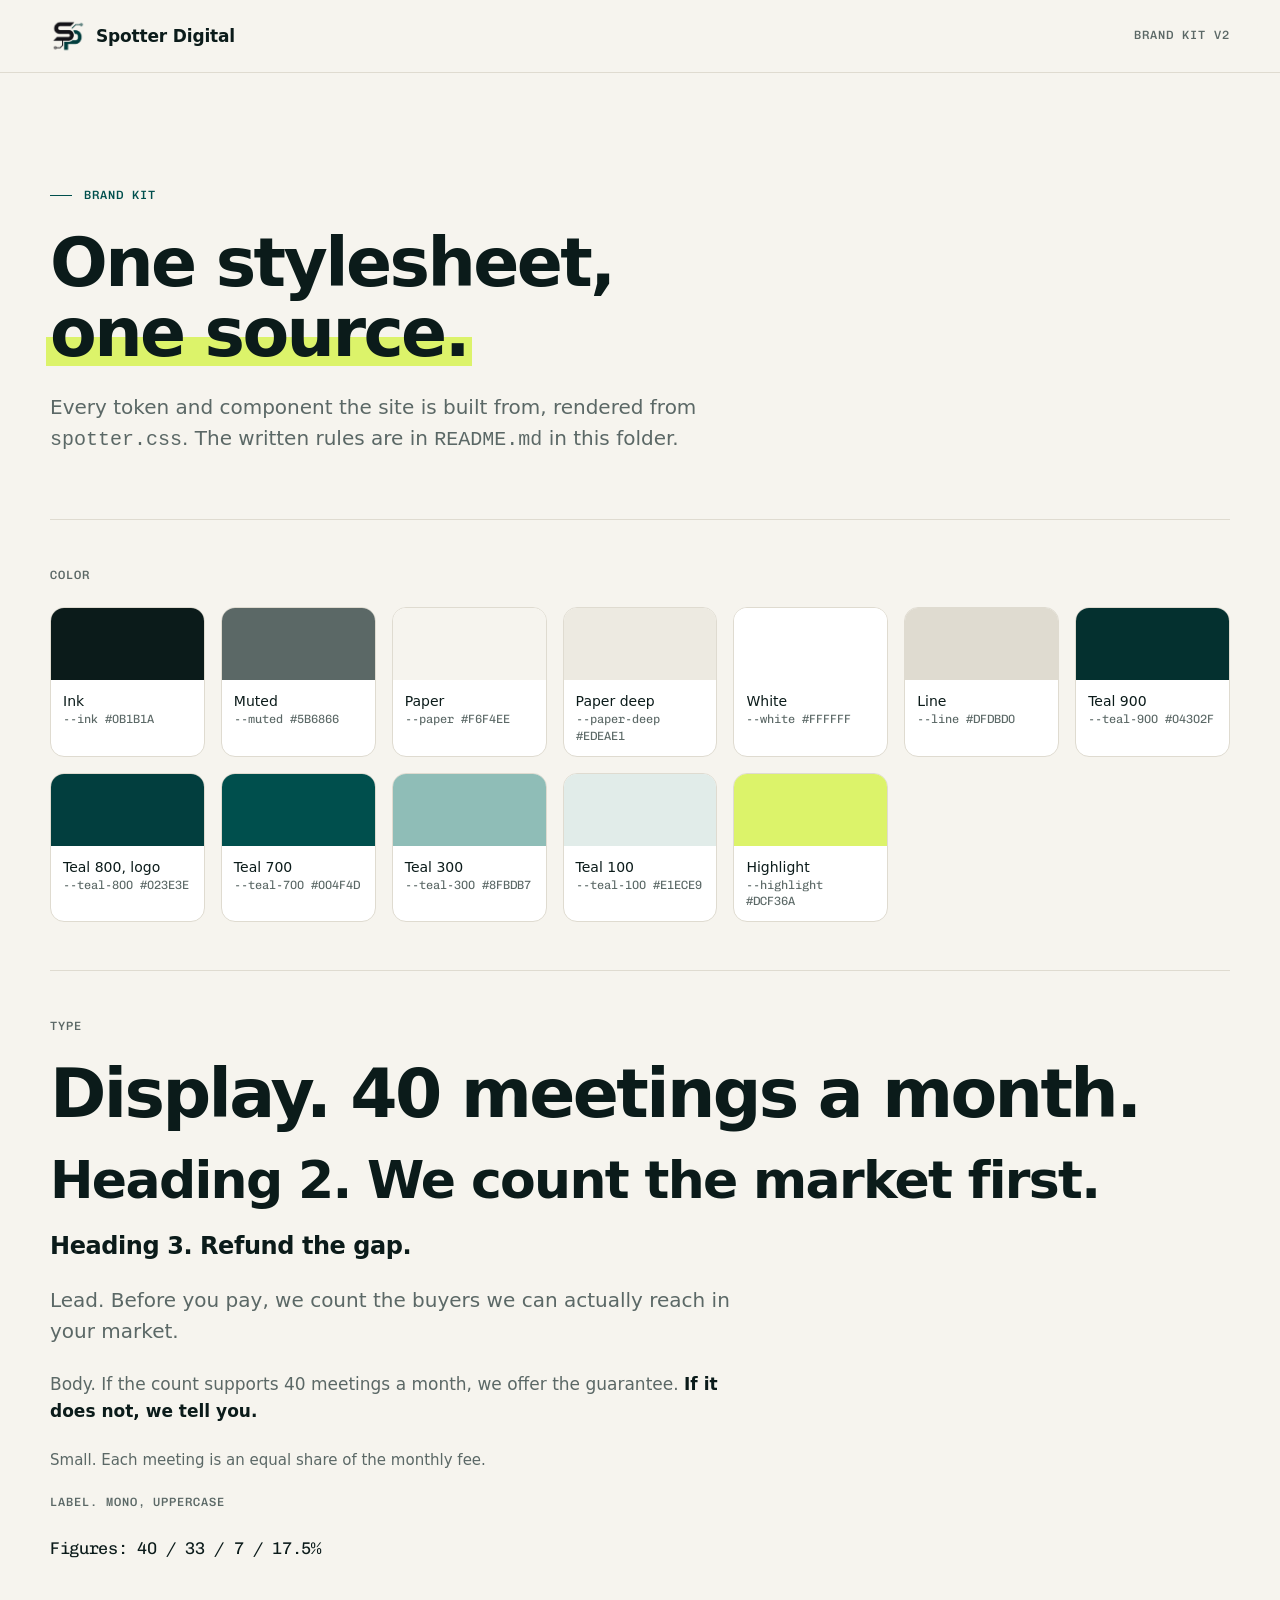
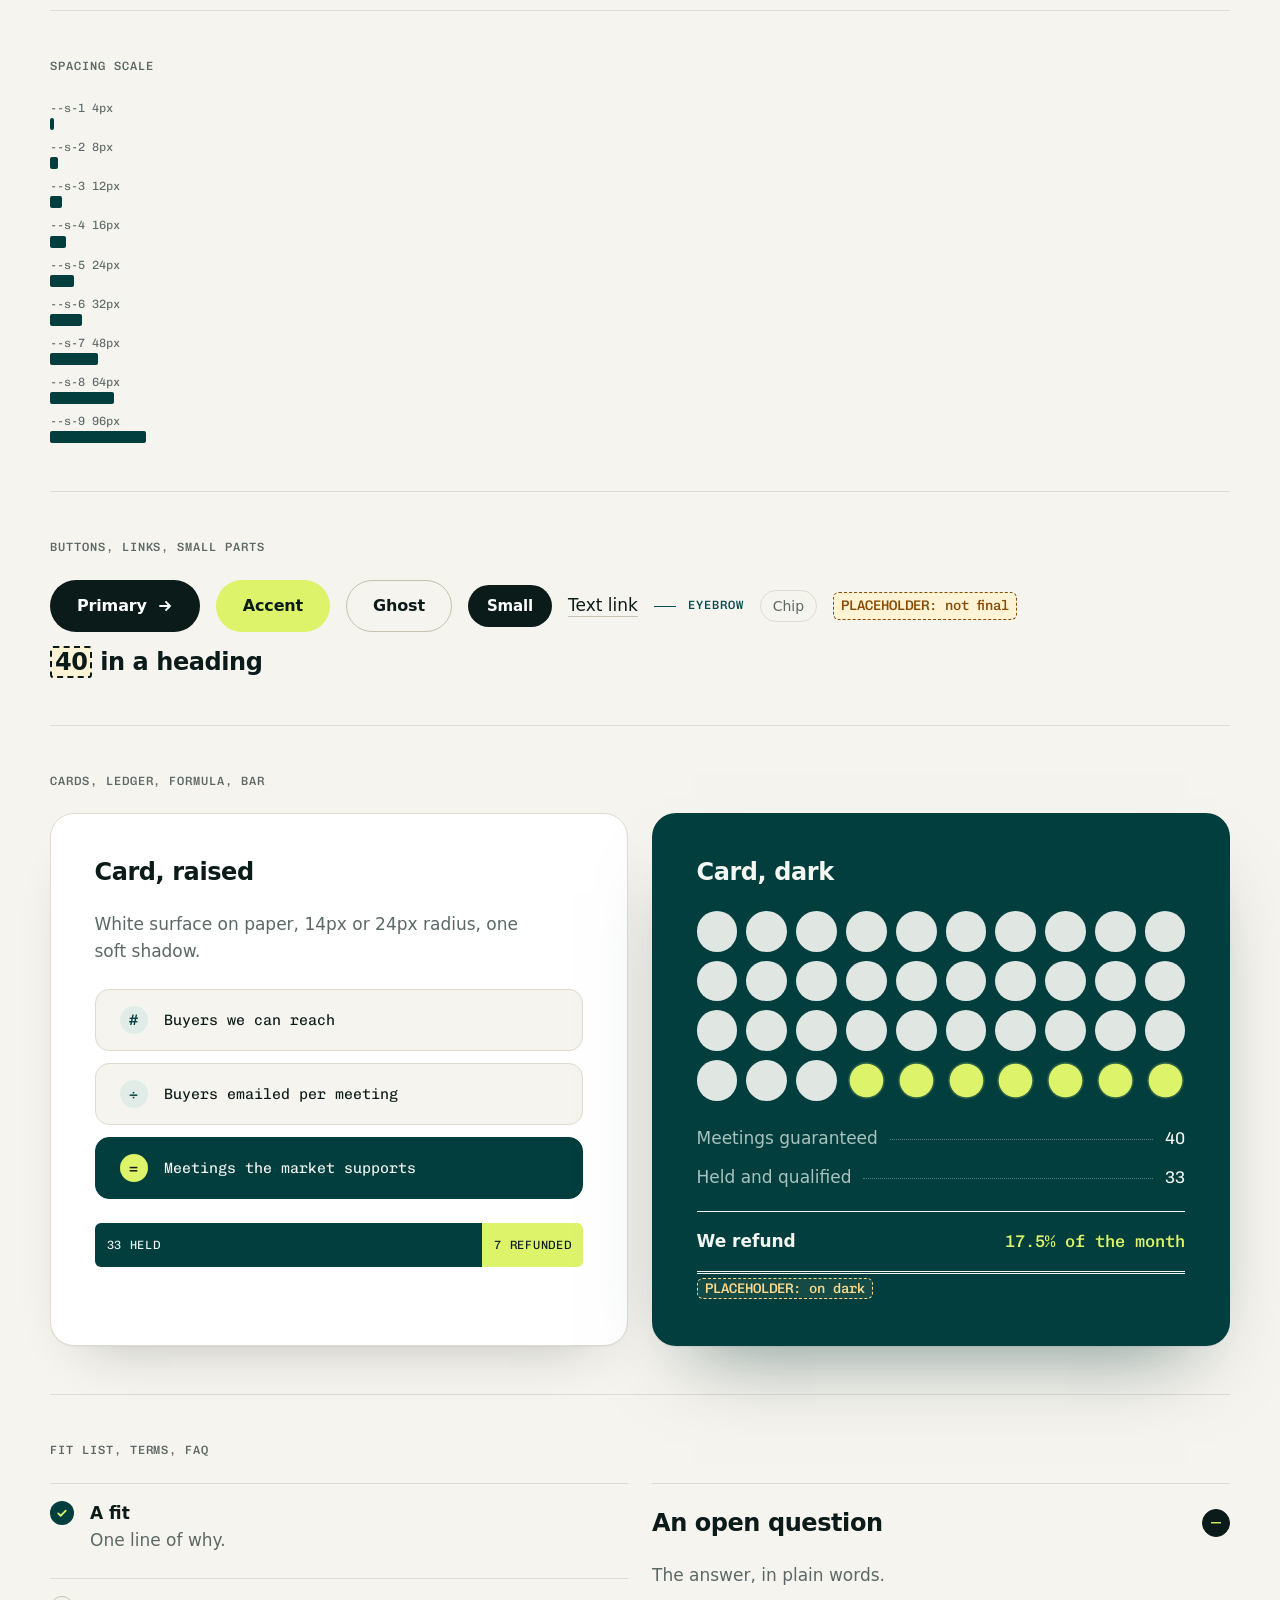
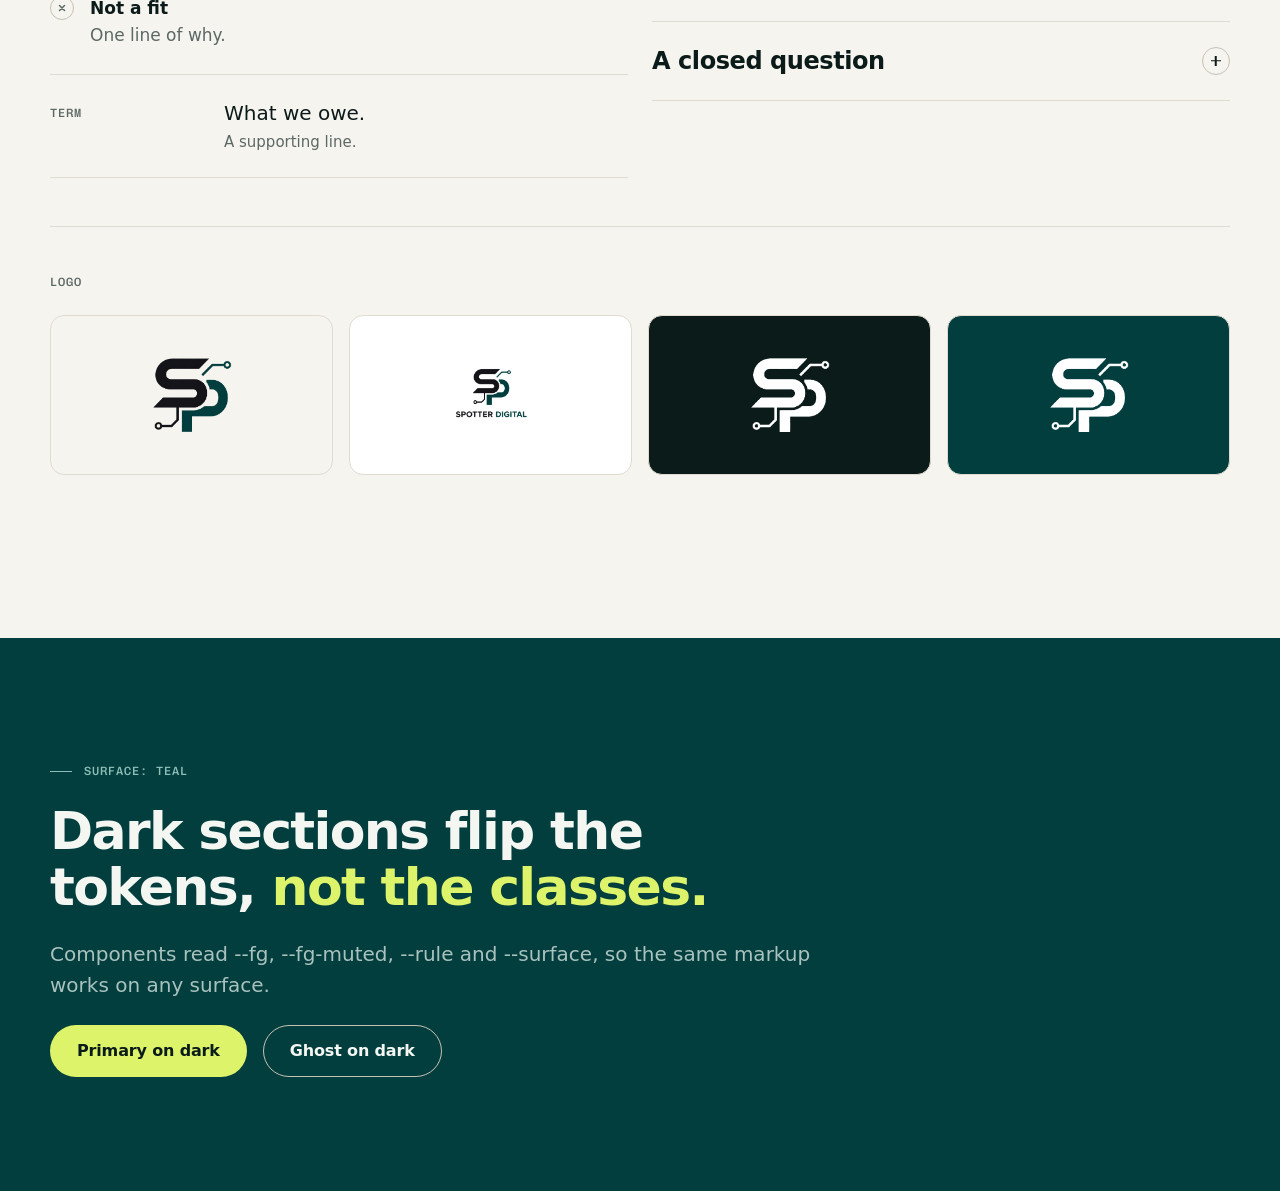
==== assets/spotter-brand-kit/index.html @ 1ba01577 "Landing copy moved to the monthly guaranteed-meetings offer Promise is now a set number of qualified" ====
<!DOCTYPE html>
<html lang="en">
  <head>
    <meta charset="UTF-8">
    <meta name="viewport" content="width=device-width, initial-scale=1.0">
    <meta name="robots" content="noindex">
    <title>Spotter Digital brand kit</title>
    <link rel="icon" type="image/png" sizes="32x32" href="favicon/favicon-32x32.png">
    <link rel="preconnect" href="https://api.fontshare.com" crossorigin>
    <link rel="preconnect" href="https://fonts.googleapis.com">
    <link rel="preconnect" href="https://fonts.gstatic.com" crossorigin>
    <link href="https://api.fontshare.com/v2/css?f[]=switzer@400,500,600,700&display=swap" rel="stylesheet">
    <link href="https://fonts.googleapis.com/css2?family=Chivo+Mono:wght@400;500&display=swap" rel="stylesheet">
    <link rel="stylesheet" href="spotter.css">
    <!-- Layout for this reference page only. Nothing here is part of the kit. -->
    <style>
      .kit-block { padding-block: var(--s-7); border-top: 1px solid var(--rule); }
      .kit-block > .sd-label { margin-bottom: var(--s-5); }
      .kit-swatches { display: grid; grid-template-columns: repeat(auto-fill, minmax(150px, 1fr)); gap: var(--s-4); }
      .kit-swatch { border: 1px solid var(--line); border-radius: var(--r-md); overflow: hidden; background: var(--white); }
      .kit-swatch i { display: block; height: 72px; }
      .kit-swatch div { padding: var(--s-3); font-size: 0.875rem; line-height: 1.35; }
      .kit-swatch code { display: block; font-family: var(--font-mono); font-size: 0.75rem; color: var(--muted); }
      .kit-row { display: flex; flex-wrap: wrap; align-items: center; gap: var(--s-4); }
      .kit-type > * + * { margin-top: var(--s-5); }
      .kit-logos { display: grid; grid-template-columns: repeat(auto-fit, minmax(180px, 1fr)); gap: var(--s-4); }
      .kit-logo { display: grid; place-items: center; min-height: 160px; border-radius: var(--r-md); border: 1px solid var(--line); }
      .kit-logo img { width: 96px; height: 96px; object-fit: contain; }
      .kit-space i { display: block; height: 12px; background: var(--teal-800); border-radius: 2px; }
      .kit-space { display: grid; gap: var(--s-2); font-family: var(--font-mono); font-size: 0.75rem; color: var(--muted); }
    </style>
  </head>
  <body>
    <header class="sd-nav is-stuck">
      <div class="sd-container sd-nav__inner">
        <a class="sd-brand" href="../../index.html"><img src="../spotter-mark.png" alt="" width="36" height="36"><span>Spotter Digital</span></a>
        <span class="sd-label">Brand kit v2</span>
      </div>
    </header>

    <main class="sd-section">
      <div class="sd-container">
        <div class="sd-head">
          <p class="sd-eyebrow">Brand kit</p>
          <h1 class="sd-display">One stylesheet, <span class="sd-hl">one source.</span></h1>
          <p class="sd-lead">Every token and component the site is built from, rendered from <code>spotter.css</code>. The written rules are in <code>README.md</code> in this folder.</p>
        </div>

        <section class="kit-block">
          <p class="sd-label">Color</p>
          <div class="kit-swatches">
            <div class="kit-swatch"><i style="background:var(--ink)"></i><div>Ink<code>--ink #0B1B1A</code></div></div>
            <div class="kit-swatch"><i style="background:var(--muted)"></i><div>Muted<code>--muted #5B6866</code></div></div>
            <div class="kit-swatch"><i style="background:var(--paper)"></i><div>Paper<code>--paper #F6F4EE</code></div></div>
            <div class="kit-swatch"><i style="background:var(--paper-deep)"></i><div>Paper deep<code>--paper-deep #EDEAE1</code></div></div>
            <div class="kit-swatch"><i style="background:var(--white)"></i><div>White<code>--white #FFFFFF</code></div></div>
            <div class="kit-swatch"><i style="background:var(--line)"></i><div>Line<code>--line #DFDBD0</code></div></div>
            <div class="kit-swatch"><i style="background:var(--teal-900)"></i><div>Teal 900<code>--teal-900 #04302F</code></div></div>
            <div class="kit-swatch"><i style="background:var(--teal-800)"></i><div>Teal 800, logo<code>--teal-800 #023E3E</code></div></div>
            <div class="kit-swatch"><i style="background:var(--teal-700)"></i><div>Teal 700<code>--teal-700 #004F4D</code></div></div>
            <div class="kit-swatch"><i style="background:var(--teal-300)"></i><div>Teal 300<code>--teal-300 #8FBDB7</code></div></div>
            <div class="kit-swatch"><i style="background:var(--teal-100)"></i><div>Teal 100<code>--teal-100 #E1ECE9</code></div></div>
            <div class="kit-swatch"><i style="background:var(--highlight)"></i><div>Highlight<code>--highlight #DCF36A</code></div></div>
          </div>
        </section>

        <section class="kit-block kit-type">
          <p class="sd-label">Type</p>
          <p class="sd-display">Display. 40 meetings a month.</p>
          <p class="sd-h2">Heading 2. We count the market first.</p>
          <p class="sd-h3">Heading 3. Refund the gap.</p>
          <p class="sd-lead">Lead. Before you pay, we count the buyers we can actually reach in your market.</p>
          <p class="sd-body">Body. If the count supports 40 meetings a month, we offer the guarantee. <strong>If it does not, we tell you.</strong></p>
          <p class="sd-small">Small. Each meeting is an equal share of the monthly fee.</p>
          <p class="sd-label">Label. Mono, uppercase</p>
          <p class="sd-num">Figures: 40 / 33 / 7 / 17.5%</p>
        </section>

        <section class="kit-block">
          <p class="sd-label">Spacing scale</p>
          <div class="kit-space">
            <span>--s-1 4px<i style="width:4px"></i></span>
            <span>--s-2 8px<i style="width:8px"></i></span>
            <span>--s-3 12px<i style="width:12px"></i></span>
            <span>--s-4 16px<i style="width:16px"></i></span>
            <span>--s-5 24px<i style="width:24px"></i></span>
            <span>--s-6 32px<i style="width:32px"></i></span>
            <span>--s-7 48px<i style="width:48px"></i></span>
            <span>--s-8 64px<i style="width:64px"></i></span>
            <span>--s-9 96px<i style="width:96px"></i></span>
          </div>
        </section>

        <section class="kit-block">
          <p class="sd-label">Buttons, links, small parts</p>
          <div class="kit-row">
            <a class="sd-btn sd-btn--primary" href="#">Primary <svg width="16" height="16" viewBox="0 0 16 16" fill="none" stroke="currentColor" stroke-width="1.8" stroke-linecap="round" stroke-linejoin="round" aria-hidden="true"><path d="M3 8h10M9 4l4 4-4 4"/></svg></a>
            <a class="sd-btn sd-btn--accent" href="#">Accent</a>
            <a class="sd-btn sd-btn--ghost" href="#">Ghost</a>
            <a class="sd-btn sd-btn--sm" href="#">Small</a>
            <a class="sd-link" href="#">Text link</a>
            <span class="sd-eyebrow">Eyebrow</span>
            <span class="sd-chip">Chip</span>
            <span class="sd-ph">PLACEHOLDER: not final</span>
            <span class="sd-h3"><span class="sd-ph sd-ph--bare">40</span> in a heading</span>
          </div>
        </section>

        <section class="kit-block">
          <p class="sd-label">Cards, ledger, formula, bar</p>
          <div class="sd-grid-2">
            <div class="sd-card sd-card--lg sd-card--raised sd-stack">
              <h3 class="sd-h3">Card, raised</h3>
              <p class="sd-body">White surface on paper, 14px or 24px radius, one soft shadow.</p>
              <div class="sd-formula">
                <div class="sd-formula__term"><span class="sd-formula__op">#</span><span>Buyers we can reach</span></div>
                <div class="sd-formula__term"><span class="sd-formula__op">&divide;</span><span>Buyers emailed per meeting</span></div>
                <div class="sd-formula__term sd-formula__term--result"><span class="sd-formula__op">=</span><span>Meetings the market supports</span></div>
              </div>
              <div class="sd-bar"><span class="sd-bar__kept">33 held</span><span class="sd-bar__refund">7 refunded</span></div>
            </div>
            <div class="sd-card sd-card--lg sd-card--dark sd-stack">
              <h3 class="sd-h3">Card, dark</h3>
              <div class="sd-meter__dots" id="kit-dots" aria-hidden="true"></div>
              <dl class="sd-ledger">
                <div class="sd-ledger__row"><dt>Meetings guaranteed</dt><dd>40</dd></div>
                <div class="sd-ledger__row"><dt>Held and qualified</dt><dd>33</dd></div>
                <div class="sd-ledger__row sd-ledger__row--total"><dt>We refund</dt><dd>17.5% of the month</dd></div>
              </dl>
              <span class="sd-ph">PLACEHOLDER: on dark</span>
            </div>
          </div>
        </section>

        <section class="kit-block">
          <p class="sd-label">Fit list, terms, FAQ</p>
          <div class="sd-grid-2">
            <div class="sd-stack">
              <ul class="sd-fit sd-fit--yes">
                <li><span class="sd-fit__mark"><svg width="12" height="12" viewBox="0 0 16 16" fill="none" stroke="currentColor" stroke-width="2.4" stroke-linecap="round" stroke-linejoin="round"><path d="M3 8.5l3.2 3.2L13 4.8"/></svg></span><span><strong>A fit</strong>One line of why.</span></li>
              </ul>
              <ul class="sd-fit sd-fit--no">
                <li><span class="sd-fit__mark"><svg width="10" height="10" viewBox="0 0 16 16" fill="none" stroke="currentColor" stroke-width="2.4" stroke-linecap="round"><path d="M4 4l8 8M12 4l-8 8"/></svg></span><span><strong>Not a fit</strong>One line of why.</span></li>
              </ul>
              <dl class="sd-terms">
                <div class="sd-terms__row"><dt>Term</dt><dd>What we owe.<small>A supporting line.</small></dd></div>
              </dl>
            </div>
            <div class="sd-faq">
              <details class="sd-faq__item" open><summary>An open question<span class="sd-faq__icon"></span></summary><div class="sd-faq__answer"><p>The answer, in plain words.</p></div></details>
              <details class="sd-faq__item"><summary>A closed question<span class="sd-faq__icon"></span></summary><div class="sd-faq__answer"><p>The answer.</p></div></details>
            </div>
          </div>
        </section>

        <section class="kit-block">
          <p class="sd-label">Logo</p>
          <div class="kit-logos">
            <div class="kit-logo" style="background:var(--paper)"><img src="logo/spotter-mark.png" alt="Color mark on paper"></div>
            <div class="kit-logo" style="background:var(--white)"><img src="logo/spotter-logo-full.png" alt="Full logo on white"></div>
            <div class="kit-logo" style="background:var(--ink)"><img src="logo/spotter-mark-white.png" alt="White mark on ink"></div>
            <div class="kit-logo" style="background:var(--teal-800)"><img src="logo/spotter-mark-white.png" alt="White mark on teal"></div>
          </div>
        </section>
      </div>
    </main>

    <section class="sd-section sd-section--teal">
      <div class="sd-container sd-stack">
        <p class="sd-eyebrow">Surface: teal</p>
        <h2 class="sd-h2">Dark sections flip the tokens, <span class="sd-hl">not the classes.</span></h2>
        <p class="sd-lead">Components read --fg, --fg-muted, --rule and --surface, so the same markup works on any surface.</p>
        <div class="kit-row"><a class="sd-btn sd-btn--primary" href="#">Primary on dark</a><a class="sd-btn sd-btn--ghost" href="#">Ghost on dark</a></div>
      </div>
    </section>

    <script>
      var k = document.getElementById('kit-dots');
      for (var i = 0; i < 40; i++) { var d = document.createElement('i'); if (i >= 33) d.className = 'is-missed'; k.appendChild(d); }
    </script>
  </body>
</html>
---- assets/spotter-brand-kit/spotter.css ----
/* ==========================================================================
   Spotter Digital brand kit, v2 (2026-11-11)
   The single source of truth for the marketing site. Pages add no colors,
   font sizes or spacing of their own: they compose the classes below.
   Documented in README.md (same folder); rendered in index.html (same folder).

   1. Tokens
   2. Base
   3. Type
   4. Layout: container, section, surface modes
   5. Components: button, link, eyebrow, chip, placeholder, card, ledger,
      fit list, term sheet, FAQ, video frame, refund meter, formula
   6. Section patterns: nav, hero, steps, split, CTA band, footer
   7. Motion
   ========================================================================== */

/* 1. Tokens --------------------------------------------------------------- */
:root {
  /* Color: neutrals (warm paper, green-black ink) */
  --ink: #0b1b1a;
  --ink-soft: #2a3938;
  --muted: #5b6866;
  --paper: #f6f4ee;
  --paper-deep: #edeae1;
  --white: #ffffff;
  --line: #dfdbd0;
  --line-strong: #c6c1b3;

  /* Color: teal (the logo color and its two neighbors) */
  --teal-900: #04302f;
  --teal-800: #023e3e; /* the teal in the logo files */
  --teal-700: #004f4d; /* interactive teal on light surfaces */
  --teal-300: #8fbdb7;
  --teal-100: #e1ece9;

  /* Color: the one accent. A highlighter, used like one: sparingly. */
  --highlight: #dcf36a;
  --highlight-deep: #c5de4a;

  /* Color: text on dark surfaces */
  --on-dark: #f3f6f1;
  --on-dark-muted: #a9c2be;
  --line-on-dark: rgba(255, 255, 255, 0.14);

  /* Surface mode (overridden by .sd-section--* and .sd-card--dark) */
  --bg: var(--paper);
  --fg: var(--ink);
  --fg-muted: var(--muted);
  --rule: var(--line);
  --surface: var(--white);
  --accent-text: var(--teal-700);
  --label-accent: var(--teal-700);

  /* Type */
  --font-sans: "Switzer", "Inter", system-ui, -apple-system, "Segoe UI", sans-serif;
  --font-mono: "Chivo Mono", ui-monospace, "SF Mono", Menlo, monospace;

  --text-display: clamp(2.5rem, 1.45rem + 4.4vw, 4.25rem);
  --text-h2: clamp(2rem, 1.4rem + 2.6vw, 3.25rem);
  --text-h3: clamp(1.3125rem, 1.2rem + 0.5vw, 1.5rem);
  --text-lead: clamp(1.125rem, 1.07rem + 0.3vw, 1.25rem);
  --text-body: 1.0625rem;
  --text-small: 0.9375rem;
  --text-label: 0.75rem;

  /* Space (4px base) */
  --s-1: 4px;
  --s-2: 8px;
  --s-3: 12px;
  --s-4: 16px;
  --s-5: 24px;
  --s-6: 32px;
  --s-7: 48px;
  --s-8: 64px;
  --s-9: 96px;
  --gutter: clamp(20px, 4vw, 40px);
  --section-y: clamp(72px, 9vw, 136px);
  --container: 1180px;
  --measure: 62ch;

  /* Shape */
  --r-sm: 6px;
  --r-md: 14px;
  --r-lg: 24px;
  --r-pill: 999px;

  /* Depth */
  --shadow-card: 0 1px 0 rgba(11, 27, 26, 0.04), 0 28px 56px -36px rgba(11, 27, 26, 0.3);
  --shadow-lift: 0 1px 0 rgba(11, 27, 26, 0.05), 0 40px 80px -40px rgba(4, 48, 47, 0.55);

  /* Motion */
  --ease: cubic-bezier(0.2, 0.7, 0.2, 1);
  --dur-fast: 0.2s;
  --dur: 0.6s;
}

/* 2. Base ----------------------------------------------------------------- */
*,
*::before,
*::after {
  box-sizing: border-box;
}

html {
  -webkit-text-size-adjust: 100%;
  scroll-behavior: smooth;
  scroll-padding-top: 88px;
}

body {
  margin: 0;
  background: var(--paper);
  color: var(--ink);
  font-family: var(--font-sans);
  font-size: var(--text-body);
  line-height: 1.6;
  -webkit-font-smoothing: antialiased;
  -moz-osx-font-smoothing: grayscale;
  text-rendering: optimizeLegibility;
  overflow-x: hidden;
  overflow-x: clip;
}

img,
svg {
  display: block;
  max-width: 100%;
}

h1,
h2,
h3,
p,
dl,
dd,
ul,
ol,
figure {
  margin: 0;
}

ul,
ol {
  padding: 0;
  list-style: none;
}

a {
  color: inherit;
}

::selection {
  background: var(--highlight);
  color: var(--ink);
}

:focus-visible {
  outline: 2px solid var(--teal-700);
  outline-offset: 3px;
  border-radius: 4px;
}

.sd-section--teal :focus-visible,
.sd-section--ink :focus-visible,
.sd-card--dark :focus-visible {
  outline-color: var(--highlight);
}

.sd-skip {
  position: absolute;
  left: var(--s-4);
  top: -100px;
  z-index: 100;
  background: var(--ink);
  color: var(--white);
  padding: var(--s-3) var(--s-4);
  border-radius: var(--r-sm);
}

.sd-skip:focus {
  top: var(--s-4);
}

/* 3. Type ----------------------------------------------------------------- */
.sd-display,
.sd-h2,
.sd-h3 {
  color: var(--fg);
  font-weight: 600;
  text-wrap: balance;
}

.sd-display {
  font-size: var(--text-display);
  line-height: 1.03;
  letter-spacing: -0.038em;
}

.sd-h2 {
  font-size: var(--text-h2);
  line-height: 1.06;
  letter-spacing: -0.032em;
}

.sd-h3 {
  font-size: var(--text-h3);
  line-height: 1.2;
  letter-spacing: -0.018em;
}

.sd-lead {
  font-size: var(--text-lead);
  line-height: 1.55;
  color: var(--fg-muted);
  max-width: var(--measure);
  text-wrap: pretty;
}

.sd-body {
  color: var(--fg-muted);
  max-width: var(--measure);
  text-wrap: pretty;
}

.sd-body strong,
.sd-lead strong {
  color: var(--fg);
  font-weight: 600;
}

.sd-small {
  font-size: var(--text-small);
  line-height: 1.5;
  color: var(--fg-muted);
}

/* Mono label: eyebrows, table heads, figures' captions */
.sd-label {
  font-family: var(--font-mono);
  font-size: var(--text-label);
  font-weight: 500;
  line-height: 1.3;
  letter-spacing: 0.08em;
  text-transform: uppercase;
  color: var(--fg-muted);
}

/* Figures: any number that is part of the math */
.sd-num {
  font-family: var(--font-mono);
  font-variant-numeric: tabular-nums;
  letter-spacing: -0.02em;
}

/* Highlighter. One phrase per screen at most. */
.sd-hl {
  background-image: linear-gradient(
    to bottom,
    transparent 56%,
    var(--highlight) 56%,
    var(--highlight) 93%,
    transparent 93%
  );
  -webkit-box-decoration-break: clone;
  box-decoration-break: clone;
  padding: 0 0.06em;
  margin: 0 -0.06em;
}

.sd-section--teal .sd-hl,
.sd-section--ink .sd-hl {
  background-image: none;
  color: var(--highlight);
  padding: 0;
  margin: 0;
}

/* 4. Layout --------------------------------------------------------------- */
.sd-container {
  width: 100%;
  max-width: calc(var(--container) + 2 * var(--gutter));
  margin-inline: auto;
  padding-inline: var(--gutter);
}

.sd-section {
  background: var(--bg);
  color: var(--fg);
  padding-block: var(--section-y);
}

.sd-section--tight {
  padding-block: calc(var(--section-y) * 0.6);
}

.sd-section--flush-top {
  padding-top: 0;
}

/* Surface modes. Components read --fg, --fg-muted, --rule, --surface. */
.sd-section--white {
  --bg: var(--white);
  --surface: var(--paper);
}

.sd-section--teal,
.sd-card--dark {
  --bg: var(--teal-800);
  --fg: var(--on-dark);
  --fg-muted: var(--on-dark-muted);
  --rule: var(--line-on-dark);
  --surface: rgba(255, 255, 255, 0.05);
  --accent-text: var(--highlight);
  --label-accent: var(--teal-300);
}

.sd-section--ink {
  --bg: var(--ink);
  --fg: var(--on-dark);
  --fg-muted: var(--on-dark-muted);
  --rule: var(--line-on-dark);
  --surface: rgba(255, 255, 255, 0.05);
  --accent-text: var(--highlight);
  --label-accent: var(--teal-300);
}

/* Section header: eyebrow, heading, optional lead */
.sd-head {
  display: grid;
  gap: var(--s-5);
  margin-bottom: clamp(40px, 5vw, 72px);
  max-width: 820px;
}

.sd-head--center {
  margin-inline: auto;
  text-align: center;
  justify-items: center;
}

.sd-stack > * + * {
  margin-top: var(--s-5);
}

.sd-grid-2 {
  display: grid;
  gap: var(--s-5);
}

@media (min-width: 860px) {
  .sd-grid-2 {
    grid-template-columns: 1fr 1fr;
  }
}

/* 5. Components ----------------------------------------------------------- */

/* Button. Pill, one line, arrow optional. */
.sd-btn {
  --btn-bg: var(--ink);
  --btn-fg: var(--white);
  --btn-bg-hover: var(--teal-700);
  display: inline-flex;
  align-items: center;
  justify-content: center;
  gap: 10px;
  min-height: 52px;
  padding: 14px 26px;
  border: 1px solid transparent;
  border-radius: var(--r-pill);
  background: var(--btn-bg);
  color: var(--btn-fg);
  font-family: var(--font-sans);
  font-size: 1rem;
  font-weight: 600;
  line-height: 1.2;
  letter-spacing: -0.01em;
  text-decoration: none;
  white-space: nowrap;
  cursor: pointer;
  transition: background-color var(--dur-fast) ease, color var(--dur-fast) ease,
    border-color var(--dur-fast) ease, transform var(--dur-fast) ease;
}

.sd-btn:hover {
  background: var(--btn-bg-hover);
}

.sd-btn:active {
  transform: translateY(1px);
}

.sd-btn svg {
  flex: none;
  transition: transform var(--dur-fast) ease;
}

.sd-btn:hover svg {
  transform: translateX(3px);
}

/* On dark surfaces the primary button is the highlighter */
.sd-btn--accent,
.sd-section--teal .sd-btn--primary,
.sd-section--ink .sd-btn--primary {
  --btn-bg: var(--highlight);
  --btn-fg: var(--ink);
  --btn-bg-hover: var(--white);
}

.sd-btn--ghost {
  --btn-bg: transparent;
  --btn-fg: var(--fg);
  --btn-bg-hover: transparent;
  border-color: var(--line-strong);
}

.sd-btn--ghost:hover {
  border-color: var(--fg);
}

.sd-btn--sm {
  min-height: 42px;
  padding: 10px 18px;
  font-size: 0.9375rem;
}

/* Text link */
.sd-link {
  color: var(--fg);
  font-weight: 500;
  text-decoration: underline;
  text-decoration-color: var(--line-strong);
  text-decoration-thickness: 1px;
  text-underline-offset: 5px;
  transition: text-decoration-color var(--dur-fast) ease;
}

.sd-link:hover {
  text-decoration-color: currentColor;
}

/* Eyebrow: mono label with a short rule in front */
.sd-eyebrow {
  display: inline-flex;
  align-items: center;
  gap: var(--s-3);
  font-family: var(--font-mono);
  font-size: var(--text-label);
  font-weight: 500;
  line-height: 1.3;
  letter-spacing: 0.08em;
  text-transform: uppercase;
  color: var(--label-accent);
}

.sd-eyebrow::before {
  content: "";
  width: 22px;
  height: 1px;
  background: currentColor;
}

.sd-head--center .sd-eyebrow::after {
  content: "";
  width: 22px;
  height: 1px;
  background: currentColor;
}

/* Chip: small bordered fact */
.sd-chip {
  display: inline-flex;
  align-items: center;
  gap: var(--s-2);
  padding: 6px 12px;
  border: 1px solid var(--rule);
  border-radius: var(--r-pill);
  font-size: 0.875rem;
  line-height: 1.3;
  color: var(--fg-muted);
  background: transparent;
}

/* Placeholder. Anything not final is wrapped in this so it cannot ship unseen.
   Find them all with: grep -n "sd-ph" index.html */
.sd-ph {
  display: inline;
  padding: 1px 7px 2px;
  border: 1px dashed currentColor;
  border-radius: var(--r-sm);
  font-family: var(--font-mono);
  font-size: 0.82em;
  font-weight: 500;
  letter-spacing: 0;
  text-transform: none;
  white-space: normal;
  color: #8a4b00;
  background: #fff3d6;
}

.sd-section--teal .sd-ph,
.sd-section--ink .sd-ph,
.sd-card--dark .sd-ph {
  color: #ffd98a;
  background: rgba(255, 217, 138, 0.08);
}

/* Placeholder inside a heading: keeps the heading's type, adds the dashed box */
.sd-ph--bare {
  padding: 0 0.12em;
  border-width: 2px;
  border-radius: 0.14em;
  font: inherit;
  letter-spacing: inherit;
  color: inherit;
}

.sd-section--teal .sd-ph--bare,
.sd-section--ink .sd-ph--bare {
  color: inherit;
  border-color: #ffd98a;
}

/* Draft banner: a full-width placeholder notice. Delete it when the page is final. */
.sd-draft {
  margin: 0;
  padding: var(--s-2) var(--gutter);
  background: #fff3d6;
  border-bottom: 1px dashed #c98a1b;
  color: #8a4b00;
  font-family: var(--font-mono);
  font-size: var(--text-label);
  line-height: 1.5;
  text-align: center;
}

/* Card */
.sd-card {
  background: var(--surface);
  color: var(--fg);
  border: 1px solid var(--rule);
  border-radius: var(--r-md);
  padding: clamp(24px, 3vw, 36px);
}

.sd-card--lg {
  border-radius: var(--r-lg);
  padding: clamp(24px, 3.4vw, 44px);
}

.sd-card--raised {
  box-shadow: var(--shadow-card);
}

.sd-card--dark {
  background: var(--teal-800);
  border-color: transparent;
  box-shadow: var(--shadow-lift);
}

.sd-card--outline {
  background: transparent;
}

.sd-card__title {
  margin-bottom: var(--s-5);
}

/* Ledger: label, dotted leader, figure. The last row can be a total. */
.sd-ledger {
  display: grid;
  gap: var(--s-3);
}

.sd-ledger__row {
  display: flex;
  align-items: baseline;
  gap: var(--s-3);
  color: var(--fg-muted);
}

.sd-ledger__row dt {
  flex: none;
}

.sd-ledger__row::after {
  content: "";
  order: 1;
  flex: 1;
  min-width: 16px;
  border-bottom: 1px dotted var(--fg-muted);
  opacity: 0.5;
  transform: translateY(-4px);
}

.sd-ledger__row dd {
  order: 2;
  flex: none;
  color: var(--fg);
  font-family: var(--font-mono);
  font-variant-numeric: tabular-nums;
  text-align: right;
}

/* Total row: single rule above, double rule below, as on a balance sheet */
.sd-ledger__row--total {
  margin-top: var(--s-2);
  padding-block: var(--s-4);
  border-top: 1px solid var(--fg);
  border-bottom: 3px double var(--fg);
  color: var(--fg);
  font-weight: 600;
}

.sd-ledger__row--total::after {
  border-bottom-color: transparent;
}

.sd-ledger__row--total dd {
  color: var(--accent-text);
  font-weight: 500;
}

/* Fit list: who it is for, who it is not for */
.sd-fit {
  display: grid;
  gap: var(--s-4);
}

.sd-fit li {
  display: grid;
  grid-template-columns: 24px 1fr;
  gap: var(--s-4);
  align-items: start;
  padding-top: var(--s-4);
  border-top: 1px solid var(--rule);
  color: var(--fg-muted);
}

.sd-fit li strong {
  display: block;
  color: var(--fg);
  font-weight: 600;
}

.sd-fit__mark {
  width: 24px;
  height: 24px;
  margin-top: 1px;
  border-radius: 50%;
  display: grid;
  place-items: center;
}

.sd-fit--yes .sd-fit__mark {
  background: var(--teal-800);
  color: var(--highlight);
}

.sd-fit--no .sd-fit__mark {
  background: transparent;
  border: 1px solid var(--line-strong);
  color: var(--muted);
}

/* Term sheet: the guarantee written as terms */
.sd-terms {
  display: grid;
}

.sd-terms__row {
  display: grid;
  gap: var(--s-1) var(--s-5);
  padding-block: var(--s-5);
  border-top: 1px solid var(--rule);
}

.sd-terms__row:last-child {
  border-bottom: 1px solid var(--rule);
}

.sd-terms__row dt {
  font-family: var(--font-mono);
  font-size: var(--text-label);
  font-weight: 500;
  letter-spacing: 0.08em;
  text-transform: uppercase;
  color: var(--fg-muted);
  padding-top: 5px;
}

.sd-terms__row dd {
  color: var(--fg);
  font-size: var(--text-lead);
  line-height: 1.45;
}

.sd-terms__row dd small {
  display: block;
  margin-top: var(--s-1);
  font-size: var(--text-small);
  color: var(--fg-muted);
}

@media (min-width: 640px) {
  .sd-terms__row {
    grid-template-columns: 150px 1fr;
  }
}

/* FAQ accordion (details / summary) */
.sd-faq {
  border-top: 1px solid var(--rule);
}

.sd-faq__item {
  border-bottom: 1px solid var(--rule);
}

.sd-faq__item summary {
  display: flex;
  align-items: flex-start;
  justify-content: space-between;
  gap: var(--s-5);
  padding-block: var(--s-5);
  cursor: pointer;
  list-style: none;
  font-size: var(--text-h3);
  font-weight: 600;
  line-height: 1.25;
  letter-spacing: -0.018em;
  color: var(--fg);
}

.sd-faq__item summary::-webkit-details-marker {
  display: none;
}

.sd-faq__icon {
  position: relative;
  flex: none;
  width: 28px;
  height: 28px;
  margin-top: 1px;
  border: 1px solid var(--line-strong);
  border-radius: 50%;
  transition: background-color var(--dur-fast) ease, border-color var(--dur-fast) ease;
}

.sd-faq__icon::before,
.sd-faq__icon::after {
  content: "";
  position: absolute;
  left: 50%;
  top: 50%;
  width: 10px;
  height: 1.5px;
  background: var(--fg);
  transform: translate(-50%, -50%);
  transition: transform 0.3s var(--ease), background-color var(--dur-fast) ease;
}

.sd-faq__icon::after {
  transform: translate(-50%, -50%) rotate(90deg);
}

.sd-faq__item[open] .sd-faq__icon {
  background: var(--ink);
  border-color: var(--ink);
}

.sd-faq__item[open] .sd-faq__icon::before,
.sd-faq__item[open] .sd-faq__icon::after {
  background: var(--highlight);
}

.sd-faq__item[open] .sd-faq__icon::after {
  transform: translate(-50%, -50%) rotate(0deg);
}

.sd-faq__answer {
  padding: 0 44px var(--s-6) 0;
  color: var(--fg-muted);
  max-width: var(--measure);
}

.sd-faq__answer p + p {
  margin-top: var(--s-4);
}

/* Video frame. Holds the VSL embed; shows a labelled slot until it exists. */
.sd-video {
  position: relative;
  aspect-ratio: 16 / 9;
  width: 100%;
  overflow: hidden;
  border-radius: var(--r-lg);
  background: var(--teal-900);
  box-shadow: var(--shadow-lift);
}

.sd-video > iframe,
.sd-video > video,
.sd-video > wistia-player {
  position: absolute;
  inset: 0;
  width: 100%;
  height: 100%;
  border: 0;
}

.sd-video__slot {
  position: absolute;
  inset: 0;
  display: grid;
  place-content: center;
  justify-items: center;
  gap: var(--s-4);
  padding: var(--s-5);
  text-align: center;
  color: var(--on-dark-muted);
  background:
    radial-gradient(120% 90% at 50% 0%, rgba(143, 189, 183, 0.16), transparent 60%),
    var(--teal-900);
}

.sd-video-wrap {
  max-width: 980px;
  margin-inline: auto;
}

.sd-video__play {
  width: clamp(56px, 8vw, 84px);
  height: clamp(56px, 8vw, 84px);
  border-radius: 50%;
  display: grid;
  place-items: center;
  background: var(--highlight);
  color: var(--ink);
}

/* Refund meter: one dot per guaranteed meeting. --cols sets the row length. */
.sd-meter__dots {
  display: grid;
  grid-template-columns: repeat(var(--cols, 10), 1fr);
  gap: clamp(5px, 1vw, 9px);
}

.sd-meter__dots i {
  aspect-ratio: 1;
  border-radius: 50%;
  background: var(--on-dark);
  opacity: 0.92;
  transition: background-color 0.25s ease, transform 0.25s ease, opacity 0.25s ease;
}

.sd-meter__dots i.is-missed {
  background: var(--highlight);
  opacity: 1;
  transform: scale(0.82);
  box-shadow: 0 0 0 2px rgba(220, 243, 106, 0.18);
}

.sd-meter__title {
  margin-top: var(--s-2);
}

.sd-meter__control {
  display: grid;
  gap: var(--s-3);
}

.sd-meter__control label {
  display: flex;
  justify-content: space-between;
  align-items: baseline;
  gap: var(--s-4);
  color: var(--fg);
  font-weight: 500;
}

.sd-range {
  -webkit-appearance: none;
  appearance: none;
  width: 100%;
  height: 28px;
  margin: 0;
  background: transparent;
  cursor: grab;
}

.sd-range:active {
  cursor: grabbing;
}

.sd-range::-webkit-slider-runnable-track {
  height: 4px;
  border-radius: 2px;
  background: linear-gradient(
    to right,
    var(--on-dark) 0 var(--fill, 82.5%),
    rgba(220, 243, 106, 0.55) var(--fill, 82.5%) 100%
  );
}

.sd-range::-moz-range-track {
  height: 4px;
  border-radius: 2px;
  background: rgba(220, 243, 106, 0.55);
}

.sd-range::-moz-range-progress {
  height: 4px;
  border-radius: 2px;
  background: var(--on-dark);
}

.sd-range::-webkit-slider-thumb {
  -webkit-appearance: none;
  appearance: none;
  width: 24px;
  height: 24px;
  margin-top: -10px;
  border: 3px solid var(--teal-800);
  border-radius: 50%;
  background: var(--highlight);
  box-shadow: 0 0 0 1px var(--highlight);
}

.sd-range::-moz-range-thumb {
  width: 20px;
  height: 20px;
  border: 3px solid var(--teal-800);
  border-radius: 50%;
  background: var(--highlight);
  box-shadow: 0 0 0 1px var(--highlight);
}

/* Formula: the market math written out */
.sd-formula {
  display: grid;
  gap: var(--s-3);
  font-family: var(--font-mono);
  font-size: 0.9375rem;
  line-height: 1.4;
  color: var(--fg);
}

.sd-formula__term {
  display: flex;
  align-items: center;
  gap: var(--s-4);
  padding: var(--s-4) var(--s-5);
  border: 1px solid var(--rule);
  border-radius: var(--r-md);
  background: var(--bg);
}

.sd-formula__op {
  flex: none;
  width: 28px;
  height: 28px;
  display: grid;
  place-items: center;
  border-radius: 50%;
  background: var(--teal-100);
  color: var(--teal-800);
  font-weight: 600;
}

.sd-formula__term--result {
  background: var(--teal-800);
  border-color: var(--teal-800);
  color: var(--on-dark);
}

.sd-formula__term--result .sd-formula__op {
  background: var(--highlight);
  color: var(--ink);
}

/* Split bar: delivered against refunded */
.sd-bar {
  display: flex;
  height: 44px;
  overflow: hidden;
  border-radius: var(--r-sm);
  font-family: var(--font-mono);
  font-size: var(--text-label);
  letter-spacing: 0.06em;
  text-transform: uppercase;
}

.sd-bar span {
  display: flex;
  align-items: center;
  padding-inline: var(--s-3);
  white-space: nowrap;
}

.sd-bar__kept {
  flex: var(--kept, 33);
  background: var(--teal-800);
  color: var(--on-dark);
}

.sd-bar__refund {
  flex: var(--gap, 7);
  min-width: 96px;
  background: var(--highlight);
  color: var(--ink);
  justify-content: center;
}

/* Check list (plain) */
.sd-checks {
  display: grid;
  gap: var(--s-3);
}

.sd-checks li {
  display: grid;
  grid-template-columns: 20px 1fr;
  gap: var(--s-3);
  align-items: start;
  color: var(--fg);
}

.sd-checks svg {
  margin-top: 4px;
  color: var(--accent-text);
}

/* 6. Section patterns ----------------------------------------------------- */

/* Nav */
.sd-nav {
  position: sticky;
  top: 0;
  z-index: 50;
  background: rgba(246, 244, 238, 0.86);
  -webkit-backdrop-filter: saturate(1.4) blur(14px);
  backdrop-filter: saturate(1.4) blur(14px);
  border-bottom: 1px solid transparent;
  transition: border-color var(--dur-fast) ease;
}

.sd-nav.is-stuck {
  border-bottom-color: var(--line);
}

.sd-nav__inner {
  display: flex;
  align-items: center;
  justify-content: space-between;
  gap: var(--s-5);
  min-height: 72px;
}

.sd-brand {
  display: inline-flex;
  align-items: center;
  gap: 10px;
  text-decoration: none;
  color: var(--fg);
  font-weight: 700;
  font-size: 1.0625rem;
  letter-spacing: -0.01em;
  line-height: 1;
  white-space: nowrap;
}

.sd-brand img {
  width: 36px;
  height: 36px;
  object-fit: contain;
}

.sd-nav__links {
  display: none;
  align-items: center;
  gap: var(--s-6);
  font-size: 0.9375rem;
  font-weight: 500;
}

.sd-nav__links a {
  color: var(--muted);
  text-decoration: none;
  transition: color var(--dur-fast) ease;
}

.sd-nav__links a:hover {
  color: var(--ink);
}

@media (min-width: 900px) {
  .sd-nav__links {
    display: flex;
  }
}

@media (max-width: 380px) {
  .sd-brand span {
    display: none;
  }
}

/* Hero: copy left, one object right */
.sd-hero {
  position: relative;
  padding-block: clamp(40px, 6vw, 88px) clamp(64px, 8vw, 112px);
  overflow: hidden;
}

/* Faint ledger columns behind the hero */
.sd-hero::before {
  content: "";
  position: absolute;
  inset: 0;
  pointer-events: none;
  background-image: repeating-linear-gradient(
    to right,
    rgba(2, 62, 62, 0.06) 0 1px,
    transparent 1px calc(100% / 6)
  );
  -webkit-mask-image: linear-gradient(to bottom, transparent, #000 25%, #000 60%, transparent);
  mask-image: linear-gradient(to bottom, transparent, #000 25%, #000 60%, transparent);
}

.sd-hero__grid {
  position: relative;
  display: grid;
  gap: clamp(40px, 5vw, 72px);
  align-items: center;
}

.sd-hero__copy {
  display: grid;
  gap: var(--s-6);
  justify-items: start;
}

.sd-hero__actions {
  display: flex;
  flex-wrap: wrap;
  align-items: center;
  gap: var(--s-4) var(--s-5);
}

@media (min-width: 1000px) {
  .sd-hero__grid {
    grid-template-columns: minmax(0, 1.18fr) minmax(0, 0.82fr);
  }
}

/* Steps: numbered rows, copy left and a figure right */
.sd-steps {
  display: grid;
  gap: var(--s-5);
  counter-reset: step;
}

.sd-step {
  display: grid;
  gap: var(--s-6);
  align-items: center;
  padding: clamp(24px, 3.4vw, 48px);
  border: 1px solid var(--rule);
  border-radius: var(--r-lg);
  background: var(--surface);
}

.sd-step__copy {
  display: grid;
  gap: var(--s-4);
  align-content: start;
}

.sd-step__num {
  font-family: var(--font-mono);
  font-size: var(--text-label);
  font-weight: 500;
  letter-spacing: 0.08em;
  text-transform: uppercase;
  color: var(--label-accent);
}

.sd-step__title {
  color: var(--fg);
  font-size: clamp(1.625rem, 1.3rem + 1.3vw, 2.25rem);
  font-weight: 600;
  line-height: 1.1;
  letter-spacing: -0.028em;
}

.sd-figure-label {
  margin-bottom: var(--s-4);
}

.sd-figure-note {
  margin-top: var(--s-4);
}

.sd-step__figure {
  padding: clamp(20px, 2.6vw, 32px);
  border-radius: var(--r-md);
  background: var(--white);
  border: 1px solid var(--rule);
}

.sd-section--white .sd-step__title {
  color: var(--fg);
  font-size: clamp(1.625rem, 1.3rem + 1.3vw, 2.25rem);
  font-weight: 600;
  line-height: 1.1;
  letter-spacing: -0.028em;
}

.sd-figure-label {
  margin-bottom: var(--s-4);
}

.sd-figure-note {
  margin-top: var(--s-4);
}

.sd-step__figure {
  background: var(--white);
}

@media (min-width: 900px) {
  .sd-step {
    grid-template-columns: minmax(0, 1fr) minmax(0, 1fr);
    gap: clamp(40px, 6vw, 88px);
  }
}

/* Split: sticky heading left, content right */
.sd-split {
  display: grid;
  gap: clamp(32px, 5vw, 72px);
}

@media (min-width: 960px) {
  .sd-split {
    grid-template-columns: minmax(0, 0.8fr) minmax(0, 1.2fr);
    align-items: start;
  }

  .sd-split__aside {
    position: sticky;
    top: 112px;
  }
}

.sd-split__aside {
  display: grid;
  gap: var(--s-5);
  justify-items: start;
}

/* CTA band */
.sd-cta {
  display: grid;
  gap: var(--s-6);
  justify-items: center;
  text-align: center;
}

.sd-cta .sd-display {
  max-width: 17ch;
}

.sd-cta .sd-lead {
  margin-inline: auto;
}

/* Footer */
.sd-footer {
  background: var(--ink);
  color: var(--on-dark-muted);
  padding-block: var(--s-7);
  border-top: 1px solid var(--line-on-dark);
  font-size: var(--text-small);
}

.sd-footer__inner {
  display: flex;
  flex-wrap: wrap;
  align-items: center;
  justify-content: space-between;
  gap: var(--s-5);
}

.sd-footer .sd-brand {
  color: var(--on-dark);
}

.sd-footer__links {
  display: flex;
  flex-wrap: wrap;
  gap: var(--s-4) var(--s-5);
}

.sd-footer__links a {
  color: var(--on-dark-muted);
  text-decoration: none;
}

.sd-footer__links a:hover {
  color: var(--on-dark);
}

/* 7. Motion --------------------------------------------------------------- */
.sd-reveal {
  opacity: 0;
  transform: translateY(18px);
  transition: opacity var(--dur) var(--ease), transform var(--dur) var(--ease);
  transition-delay: var(--delay, 0s);
}

.sd-reveal.is-in {
  opacity: 1;
  transform: none;
}

/* Without JavaScript nothing is hidden */
.no-js .sd-reveal {
  opacity: 1;
  transform: none;
}

@media (prefers-reduced-motion: reduce) {
  html {
    scroll-behavior: auto;
  }

  .sd-reveal {
    opacity: 1;
    transform: none;
    transition: none;
  }

  .sd-btn,
  .sd-btn svg,
  .sd-meter__dots i,
  .sd-faq__icon::before,
  .sd-faq__icon::after {
    transition: none;
  }
}
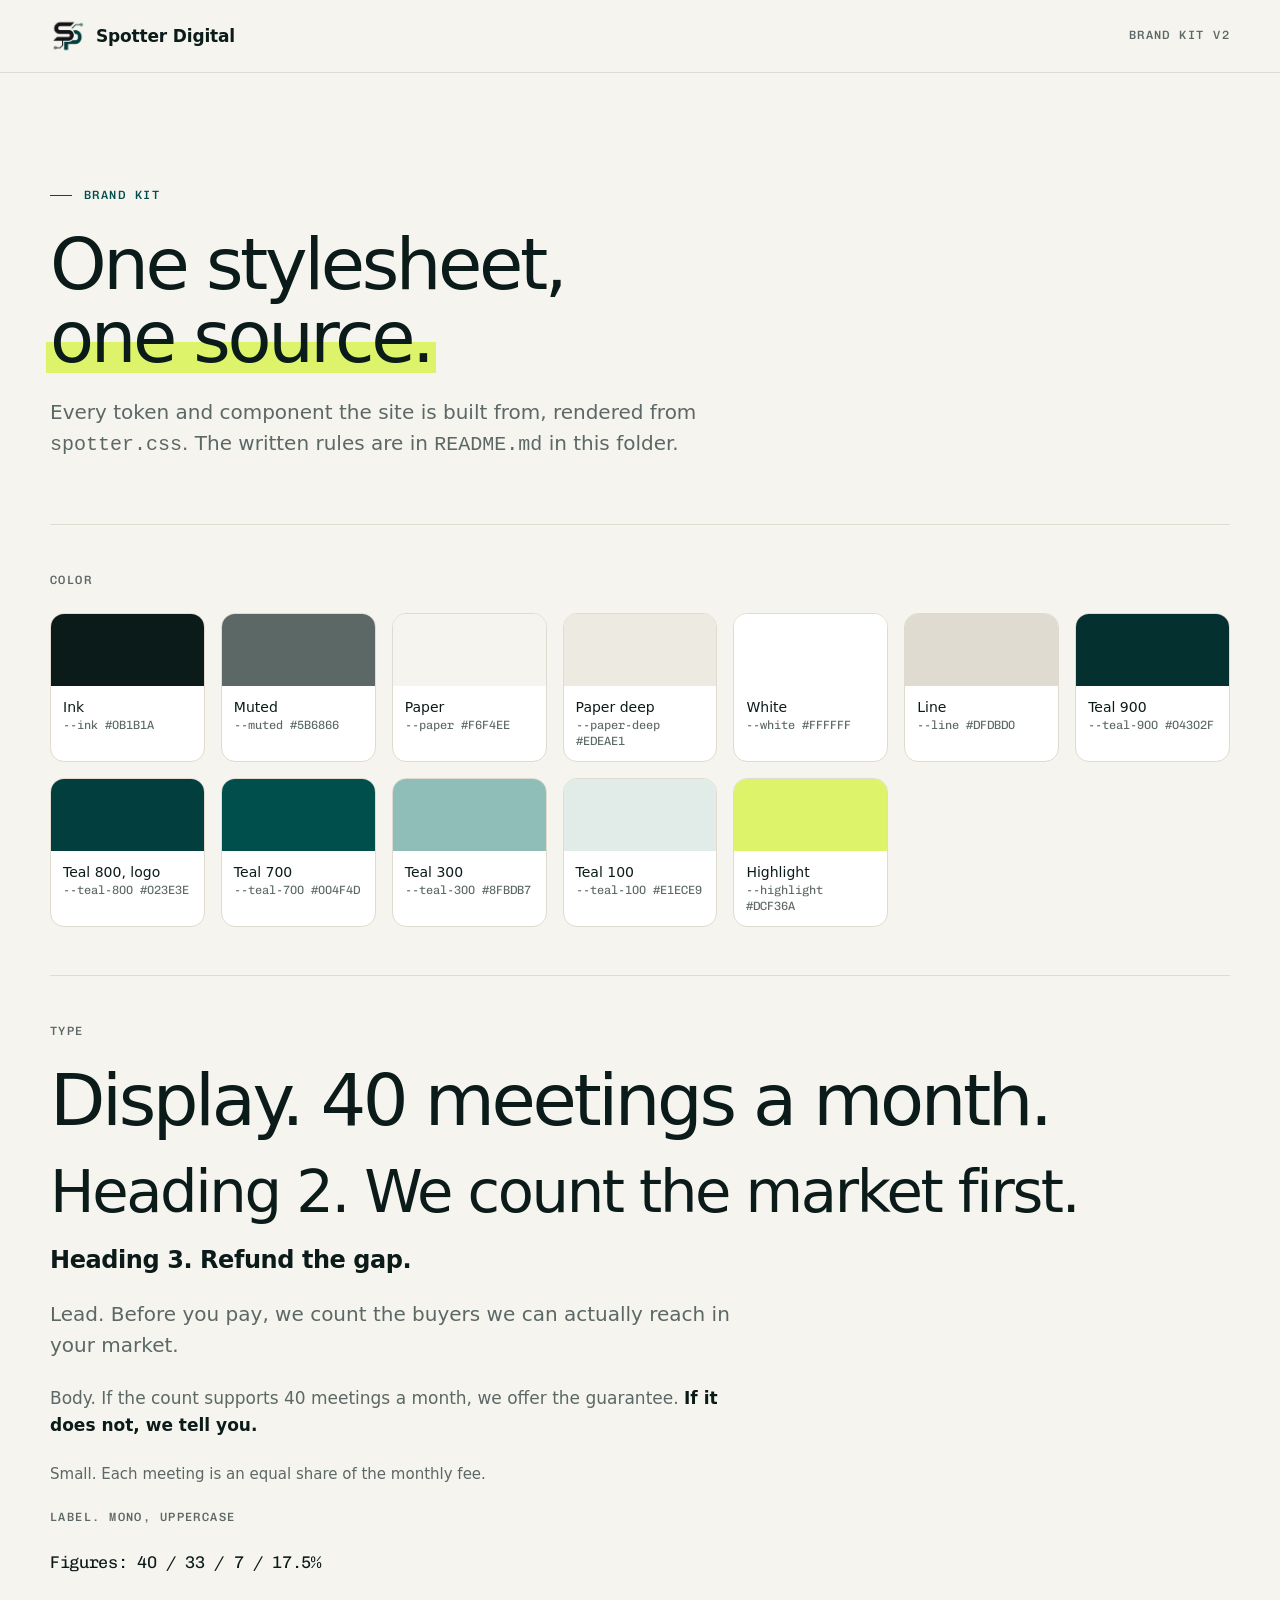
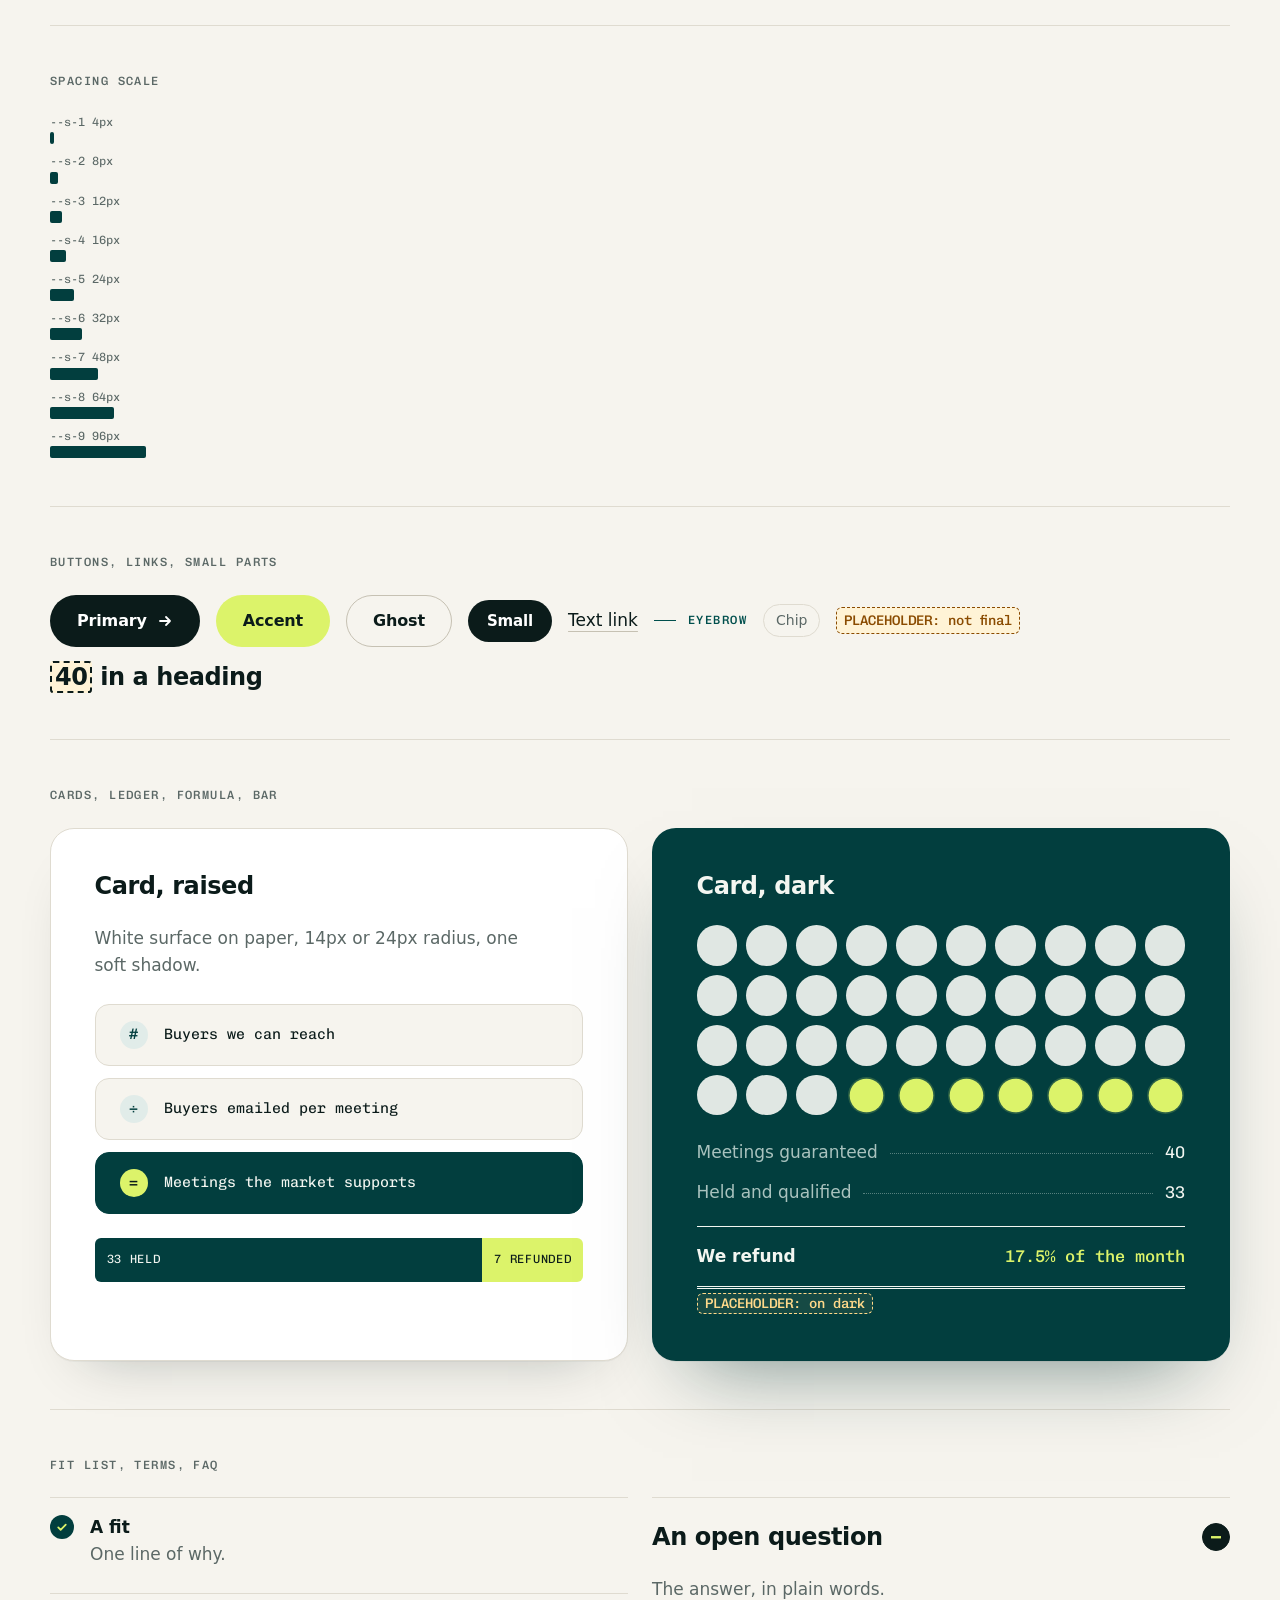
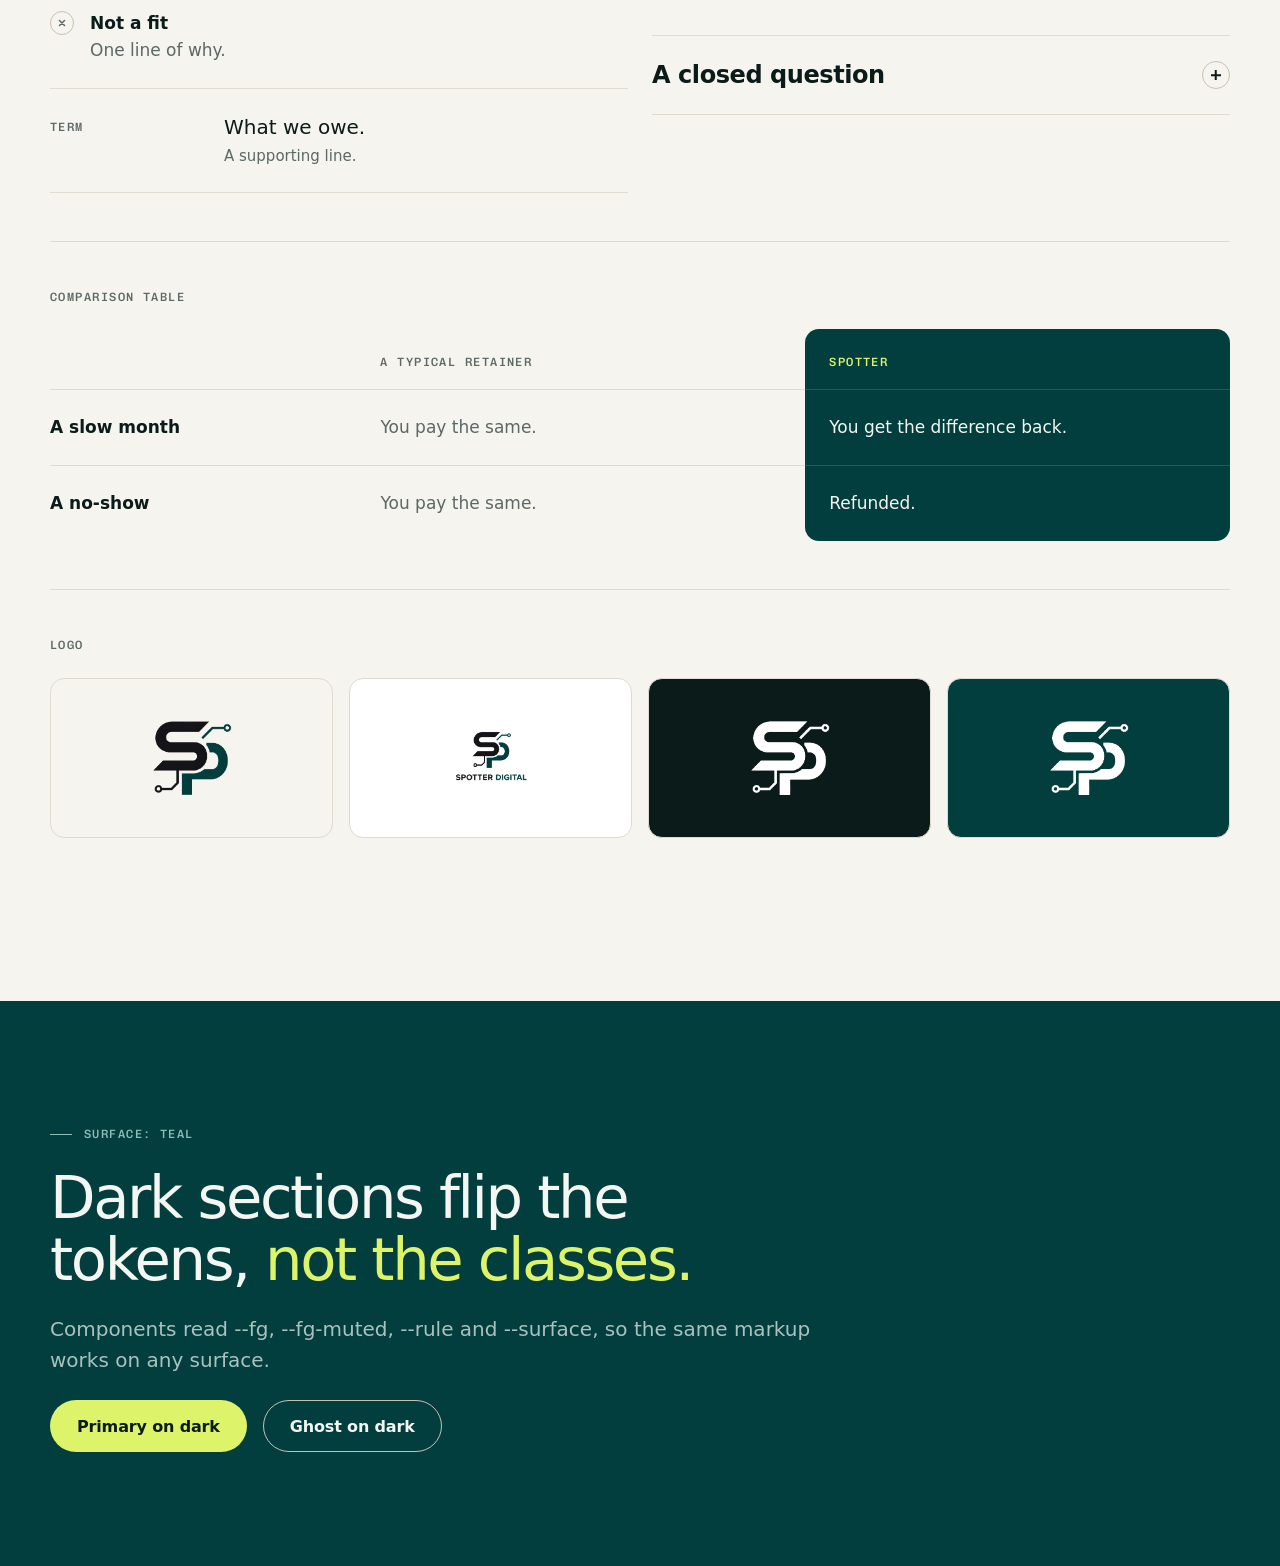
==== commit 1808b453: "Larger, tighter display type and a retainer comparison section From the reference study (upreachlabs" ====
--- a/assets/spotter-brand-kit/index.html
+++ b/assets/spotter-brand-kit/index.html
@@ -154,6 +154,17 @@
         </section>
 
         <section class="kit-block">
+          <p class="sd-label">Comparison table</p>
+          <table class="sd-compare">
+            <thead><tr><th scope="col"><span class="sd-visually-hidden">Question</span></th><th scope="col">A typical retainer</th><th scope="col">Spotter</th></tr></thead>
+            <tbody>
+              <tr><th scope="row">A slow month</th><td data-label="A typical retainer">You pay the same.</td><td data-label="Spotter">You get the difference back.</td></tr>
+              <tr><th scope="row">A no-show</th><td data-label="A typical retainer">You pay the same.</td><td data-label="Spotter">Refunded.</td></tr>
+            </tbody>
+          </table>
+        </section>
+
+        <section class="kit-block">
           <p class="sd-label">Logo</p>
           <div class="kit-logos">
             <div class="kit-logo" style="background:var(--paper)"><img src="logo/spotter-mark.png" alt="Color mark on paper"></div>
--- a/assets/spotter-brand-kit/spotter.css
+++ b/assets/spotter-brand-kit/spotter.css
@@ -55,8 +55,8 @@
   --font-sans: "Switzer", "Inter", system-ui, -apple-system, "Segoe UI", sans-serif;
   --font-mono: "Chivo Mono", ui-monospace, "SF Mono", Menlo, monospace;
 
-  --text-display: clamp(2.5rem, 1.45rem + 4.4vw, 4.25rem);
-  --text-h2: clamp(2rem, 1.4rem + 2.6vw, 3.25rem);
+  --text-display: clamp(2.5rem, 1.35rem + 4.8vw, 4.5rem);
+  --text-h2: clamp(2rem, 1.3rem + 3vw, 3.75rem);
   --text-h3: clamp(1.3125rem, 1.2rem + 0.5vw, 1.5rem);
   --text-lead: clamp(1.125rem, 1.07rem + 0.3vw, 1.25rem);
   --text-body: 1.0625rem;
@@ -186,24 +186,27 @@
 .sd-h2,
 .sd-h3 {
   color: var(--fg);
-  font-weight: 600;
   text-wrap: balance;
 }
 
+/* Large type is medium weight and tightly tracked; small headings carry more weight */
 .sd-display {
   font-size: var(--text-display);
-  line-height: 1.03;
-  letter-spacing: -0.038em;
+  font-weight: 500;
+  line-height: 1.01;
+  letter-spacing: -0.047em;
 }
 
 .sd-h2 {
   font-size: var(--text-h2);
-  line-height: 1.06;
-  letter-spacing: -0.032em;
+  font-weight: 500;
+  line-height: 1.04;
+  letter-spacing: -0.04em;
 }
 
 .sd-h3 {
   font-size: var(--text-h3);
+  font-weight: 600;
   line-height: 1.2;
   letter-spacing: -0.018em;
 }
@@ -240,7 +243,7 @@
   font-size: var(--text-label);
   font-weight: 500;
   line-height: 1.3;
-  letter-spacing: 0.08em;
+  letter-spacing: 0.12em;
   text-transform: uppercase;
   color: var(--fg-muted);
 }
@@ -449,7 +452,7 @@
   font-size: var(--text-label);
   font-weight: 500;
   line-height: 1.3;
-  letter-spacing: 0.08em;
+  letter-spacing: 0.12em;
   text-transform: uppercase;
   color: var(--label-accent);
 }
@@ -684,7 +687,7 @@
   font-family: var(--font-mono);
   font-size: var(--text-label);
   font-weight: 500;
-  letter-spacing: 0.08em;
+  letter-spacing: 0.12em;
   text-transform: uppercase;
   color: var(--fg-muted);
   padding-top: 5px;
@@ -1011,6 +1014,124 @@
   background: var(--highlight);
   color: var(--ink);
   justify-content: center;
+}
+
+/* Comparison table: a typical retainer against this offer */
+.sd-compare {
+  width: 100%;
+  border-collapse: separate;
+  border-spacing: 0;
+  text-align: left;
+}
+
+.sd-compare th,
+.sd-compare td {
+  padding: var(--s-5) var(--s-5) var(--s-5) 0;
+  border-top: 1px solid var(--rule);
+  vertical-align: top;
+  font-weight: 400;
+}
+
+.sd-compare thead th {
+  border-top: 0;
+  padding-bottom: var(--s-4);
+  font-family: var(--font-mono);
+  font-size: var(--text-label);
+  font-weight: 500;
+  letter-spacing: 0.12em;
+  text-transform: uppercase;
+  color: var(--fg-muted);
+}
+
+.sd-compare tbody th {
+  width: 28%;
+  color: var(--fg);
+  font-weight: 600;
+}
+
+.sd-compare td {
+  width: 36%;
+  color: var(--fg-muted);
+}
+
+/* The last column is ours: it sits on a teal panel */
+.sd-compare th:last-child,
+.sd-compare td:last-child {
+  padding-inline: var(--s-5);
+  background: var(--teal-800);
+  color: var(--on-dark);
+  border-top-color: var(--line-on-dark);
+}
+
+.sd-compare thead th:last-child {
+  padding-top: var(--s-5);
+  border-radius: var(--r-md) var(--r-md) 0 0;
+  color: var(--highlight);
+}
+
+.sd-compare tbody tr:last-child td:last-child {
+  border-radius: 0 0 var(--r-md) var(--r-md);
+}
+
+@media (max-width: 719px) {
+  .sd-compare,
+  .sd-compare tbody,
+  .sd-compare tr,
+  .sd-compare th,
+  .sd-compare td {
+    display: block;
+    width: 100%;
+  }
+
+  .sd-compare thead {
+    display: none;
+  }
+
+  .sd-compare tbody tr {
+    padding-block: var(--s-5);
+    border-top: 1px solid var(--rule);
+  }
+
+  .sd-compare tbody th,
+  .sd-compare td {
+    padding: 0;
+    border-top: 0;
+  }
+
+  .sd-compare td {
+    margin-top: var(--s-3);
+  }
+
+  .sd-compare td::before {
+    content: attr(data-label);
+    display: block;
+    margin-bottom: 2px;
+    font-family: var(--font-mono);
+    font-size: var(--text-label);
+    font-weight: 500;
+    letter-spacing: 0.12em;
+    text-transform: uppercase;
+    color: var(--fg-muted);
+  }
+
+  .sd-compare td:last-child,
+  .sd-compare tbody tr:last-child td:last-child {
+    padding: var(--s-3) var(--s-4);
+    border-radius: var(--r-sm);
+  }
+
+  .sd-compare td:last-child::before {
+    color: var(--highlight);
+  }
+}
+
+.sd-visually-hidden {
+  position: absolute;
+  width: 1px;
+  height: 1px;
+  overflow: hidden;
+  clip-path: inset(50%);
+  white-space: nowrap;
 }
 
 /* Check list (plain) */
@@ -1182,7 +1303,7 @@
   font-family: var(--font-mono);
   font-size: var(--text-label);
   font-weight: 500;
-  letter-spacing: 0.08em;
+  letter-spacing: 0.12em;
   text-transform: uppercase;
   color: var(--label-accent);
 }
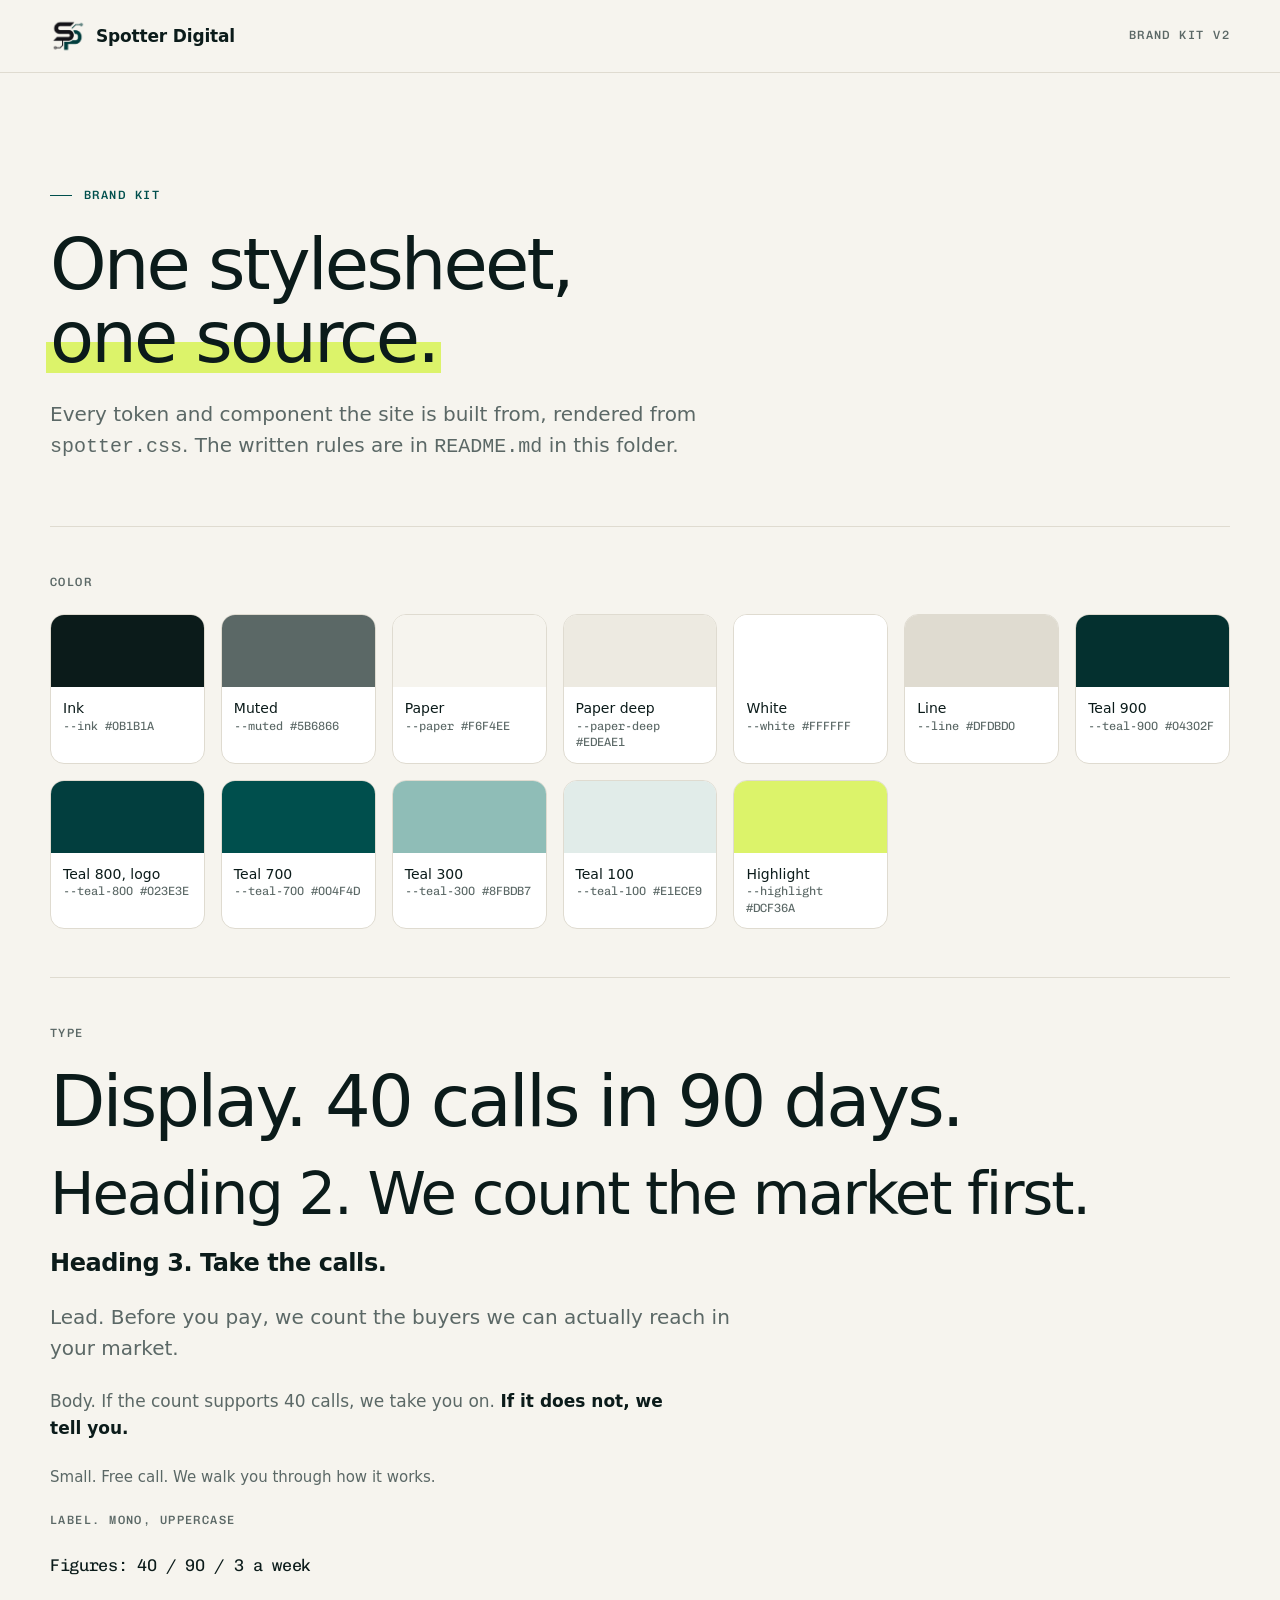
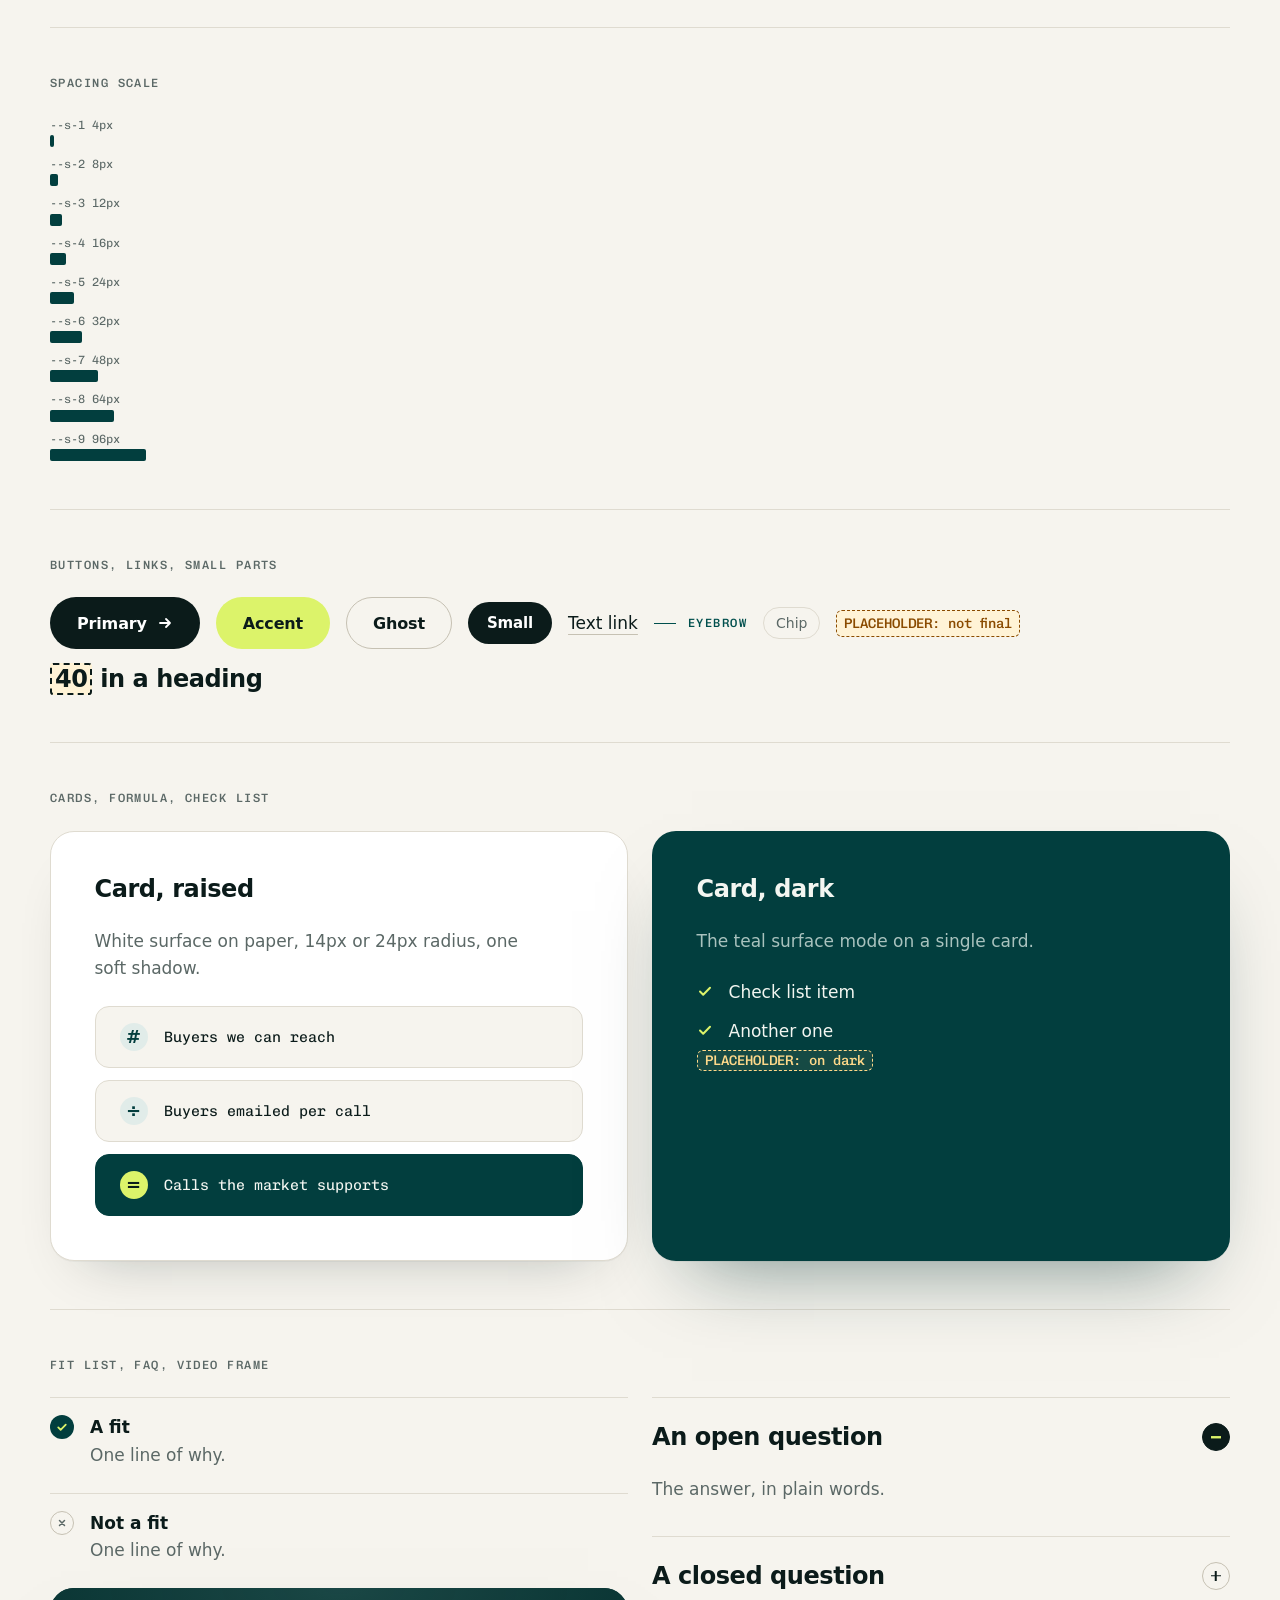
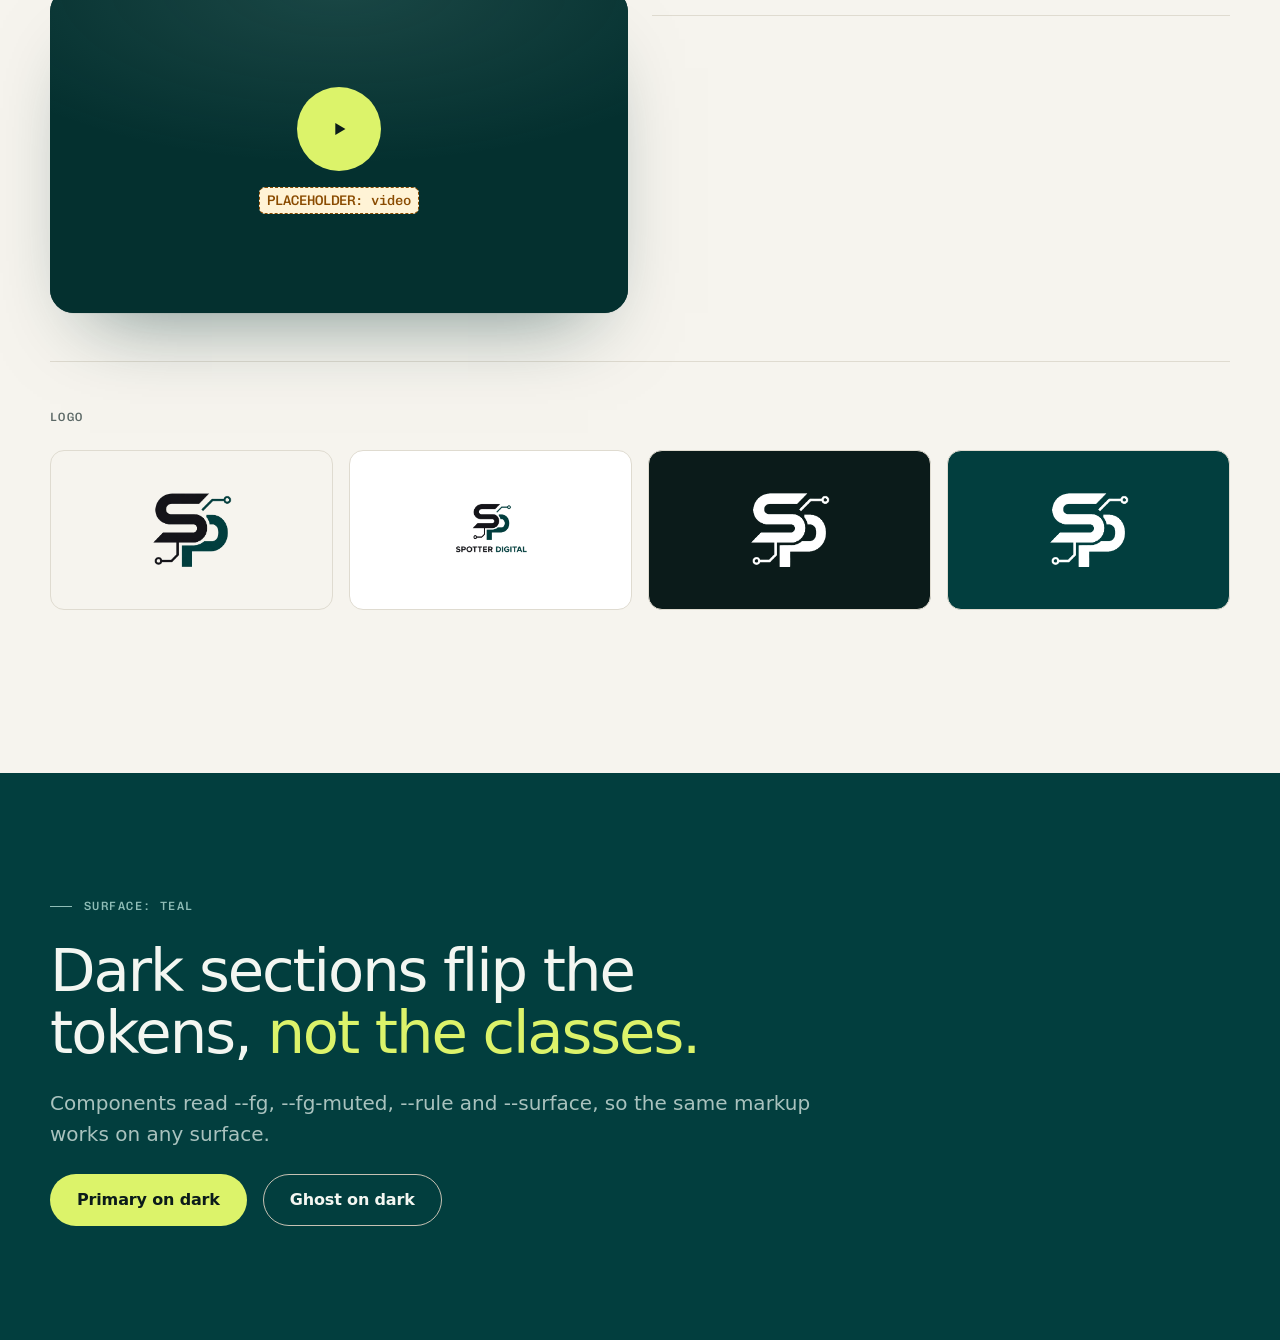
==== commit 7de99775: "New offer page moves to /40-calls; root page restored; no refund talk on the site Per Yuri (2026-11-" ====
--- a/assets/spotter-brand-kit/index.html
+++ b/assets/spotter-brand-kit/index.html
@@ -33,7 +33,7 @@
   <body>
     <header class="sd-nav is-stuck">
       <div class="sd-container sd-nav__inner">
-        <a class="sd-brand" href="../../index.html"><img src="../spotter-mark.png" alt="" width="36" height="36"><span>Spotter Digital</span></a>
+        <a class="sd-brand" href="../../40-calls.html"><img src="../spotter-mark.png" alt="" width="36" height="36"><span>Spotter Digital</span></a>
         <span class="sd-label">Brand kit v2</span>
       </div>
     </header>
@@ -66,14 +66,14 @@
 
         <section class="kit-block kit-type">
           <p class="sd-label">Type</p>
-          <p class="sd-display">Display. 40 meetings a month.</p>
+          <p class="sd-display">Display. 40 calls in 90 days.</p>
           <p class="sd-h2">Heading 2. We count the market first.</p>
-          <p class="sd-h3">Heading 3. Refund the gap.</p>
+          <p class="sd-h3">Heading 3. Take the calls.</p>
           <p class="sd-lead">Lead. Before you pay, we count the buyers we can actually reach in your market.</p>
-          <p class="sd-body">Body. If the count supports 40 meetings a month, we offer the guarantee. <strong>If it does not, we tell you.</strong></p>
-          <p class="sd-small">Small. Each meeting is an equal share of the monthly fee.</p>
+          <p class="sd-body">Body. If the count supports 40 calls, we take you on. <strong>If it does not, we tell you.</strong></p>
+          <p class="sd-small">Small. Free call. We walk you through how it works.</p>
           <p class="sd-label">Label. Mono, uppercase</p>
-          <p class="sd-num">Figures: 40 / 33 / 7 / 17.5%</p>
+          <p class="sd-num">Figures: 40 / 90 / 3 a week</p>
         </section>
 
         <section class="kit-block">
@@ -107,33 +107,31 @@
         </section>
 
         <section class="kit-block">
-          <p class="sd-label">Cards, ledger, formula, bar</p>
+          <p class="sd-label">Cards, formula, check list</p>
           <div class="sd-grid-2">
             <div class="sd-card sd-card--lg sd-card--raised sd-stack">
               <h3 class="sd-h3">Card, raised</h3>
               <p class="sd-body">White surface on paper, 14px or 24px radius, one soft shadow.</p>
               <div class="sd-formula">
                 <div class="sd-formula__term"><span class="sd-formula__op">#</span><span>Buyers we can reach</span></div>
-                <div class="sd-formula__term"><span class="sd-formula__op">&divide;</span><span>Buyers emailed per meeting</span></div>
-                <div class="sd-formula__term sd-formula__term--result"><span class="sd-formula__op">=</span><span>Meetings the market supports</span></div>
+                <div class="sd-formula__term"><span class="sd-formula__op">&divide;</span><span>Buyers emailed per call</span></div>
+                <div class="sd-formula__term sd-formula__term--result"><span class="sd-formula__op">=</span><span>Calls the market supports</span></div>
               </div>
-              <div class="sd-bar"><span class="sd-bar__kept">33 held</span><span class="sd-bar__refund">7 refunded</span></div>
             </div>
             <div class="sd-card sd-card--lg sd-card--dark sd-stack">
               <h3 class="sd-h3">Card, dark</h3>
-              <div class="sd-meter__dots" id="kit-dots" aria-hidden="true"></div>
-              <dl class="sd-ledger">
-                <div class="sd-ledger__row"><dt>Meetings guaranteed</dt><dd>40</dd></div>
-                <div class="sd-ledger__row"><dt>Held and qualified</dt><dd>33</dd></div>
-                <div class="sd-ledger__row sd-ledger__row--total"><dt>We refund</dt><dd>17.5% of the month</dd></div>
-              </dl>
+              <p class="sd-body">The teal surface mode on a single card.</p>
+              <ul class="sd-checks">
+                <li><svg width="16" height="16" viewBox="0 0 16 16" fill="none" stroke="currentColor" stroke-width="2" stroke-linecap="round" stroke-linejoin="round"><path d="M3 8.5l3.2 3.2L13 4.8"/></svg><span>Check list item</span></li>
+                <li><svg width="16" height="16" viewBox="0 0 16 16" fill="none" stroke="currentColor" stroke-width="2" stroke-linecap="round" stroke-linejoin="round"><path d="M3 8.5l3.2 3.2L13 4.8"/></svg><span>Another one</span></li>
+              </ul>
               <span class="sd-ph">PLACEHOLDER: on dark</span>
             </div>
           </div>
         </section>
 
         <section class="kit-block">
-          <p class="sd-label">Fit list, terms, FAQ</p>
+          <p class="sd-label">Fit list, FAQ, video frame</p>
           <div class="sd-grid-2">
             <div class="sd-stack">
               <ul class="sd-fit sd-fit--yes">
@@ -142,26 +140,13 @@
               <ul class="sd-fit sd-fit--no">
                 <li><span class="sd-fit__mark"><svg width="10" height="10" viewBox="0 0 16 16" fill="none" stroke="currentColor" stroke-width="2.4" stroke-linecap="round"><path d="M4 4l8 8M12 4l-8 8"/></svg></span><span><strong>Not a fit</strong>One line of why.</span></li>
               </ul>
-              <dl class="sd-terms">
-                <div class="sd-terms__row"><dt>Term</dt><dd>What we owe.<small>A supporting line.</small></dd></div>
-              </dl>
+              <div class="sd-video"><div class="sd-video__slot"><span class="sd-video__play"><svg width="22" height="22" viewBox="0 0 24 24" fill="currentColor"><path d="M8 5.5v13l11-6.5z"/></svg></span><span class="sd-ph">PLACEHOLDER: video</span></div></div>
             </div>
             <div class="sd-faq">
               <details class="sd-faq__item" open><summary>An open question<span class="sd-faq__icon"></span></summary><div class="sd-faq__answer"><p>The answer, in plain words.</p></div></details>
               <details class="sd-faq__item"><summary>A closed question<span class="sd-faq__icon"></span></summary><div class="sd-faq__answer"><p>The answer.</p></div></details>
             </div>
           </div>
-        </section>
-
-        <section class="kit-block">
-          <p class="sd-label">Comparison table</p>
-          <table class="sd-compare">
-            <thead><tr><th scope="col"><span class="sd-visually-hidden">Question</span></th><th scope="col">A typical retainer</th><th scope="col">Spotter</th></tr></thead>
-            <tbody>
-              <tr><th scope="row">A slow month</th><td data-label="A typical retainer">You pay the same.</td><td data-label="Spotter">You get the difference back.</td></tr>
-              <tr><th scope="row">A no-show</th><td data-label="A typical retainer">You pay the same.</td><td data-label="Spotter">Refunded.</td></tr>
-            </tbody>
-          </table>
         </section>
 
         <section class="kit-block">
@@ -185,9 +170,5 @@
       </div>
     </section>
 
-    <script>
-      var k = document.getElementById('kit-dots');
-      for (var i = 0; i < 40; i++) { var d = document.createElement('i'); if (i >= 33) d.className = 'is-missed'; k.appendChild(d); }
-    </script>
   </body>
 </html>
--- a/assets/spotter-brand-kit/spotter.css
+++ b/assets/spotter-brand-kit/spotter.css
@@ -8,8 +8,8 @@
    2. Base
    3. Type
    4. Layout: container, section, surface modes
-   5. Components: button, link, eyebrow, chip, placeholder, card, ledger,
-      fit list, term sheet, FAQ, video frame, refund meter, formula
+   5. Components: button, link, eyebrow, chip, placeholder, card, fit list,
+      FAQ, video frame, formula, check list
    6. Section patterns: nav, hero, steps, split, CTA band, footer
    7. Motion
    ========================================================================== */
@@ -193,15 +193,15 @@
 .sd-display {
   font-size: var(--text-display);
   font-weight: 500;
-  line-height: 1.01;
-  letter-spacing: -0.047em;
+  line-height: 1.02;
+  letter-spacing: -0.04em;
 }
 
 .sd-h2 {
   font-size: var(--text-h2);
   font-weight: 500;
-  line-height: 1.04;
-  letter-spacing: -0.04em;
+  line-height: 1.05;
+  letter-spacing: -0.035em;
 }
 
 .sd-h3 {
@@ -347,12 +347,13 @@
 
 .sd-grid-2 {
   display: grid;
+  grid-template-columns: minmax(0, 1fr);
   gap: var(--s-5);
 }
 
 @media (min-width: 860px) {
   .sd-grid-2 {
-    grid-template-columns: 1fr 1fr;
+    grid-template-columns: minmax(0, 1fr) minmax(0, 1fr);
   }
 }
 
@@ -498,6 +499,8 @@
   letter-spacing: 0;
   text-transform: none;
   white-space: normal;
+  -webkit-box-decoration-break: clone;
+  box-decoration-break: clone;
   color: #8a4b00;
   background: #fff3d6;
 }
@@ -570,61 +573,6 @@
   margin-bottom: var(--s-5);
 }
 
-/* Ledger: label, dotted leader, figure. The last row can be a total. */
-.sd-ledger {
-  display: grid;
-  gap: var(--s-3);
-}
-
-.sd-ledger__row {
-  display: flex;
-  align-items: baseline;
-  gap: var(--s-3);
-  color: var(--fg-muted);
-}
-
-.sd-ledger__row dt {
-  flex: none;
-}
-
-.sd-ledger__row::after {
-  content: "";
-  order: 1;
-  flex: 1;
-  min-width: 16px;
-  border-bottom: 1px dotted var(--fg-muted);
-  opacity: 0.5;
-  transform: translateY(-4px);
-}
-
-.sd-ledger__row dd {
-  order: 2;
-  flex: none;
-  color: var(--fg);
-  font-family: var(--font-mono);
-  font-variant-numeric: tabular-nums;
-  text-align: right;
-}
-
-/* Total row: single rule above, double rule below, as on a balance sheet */
-.sd-ledger__row--total {
-  margin-top: var(--s-2);
-  padding-block: var(--s-4);
-  border-top: 1px solid var(--fg);
-  border-bottom: 3px double var(--fg);
-  color: var(--fg);
-  font-weight: 600;
-}
-
-.sd-ledger__row--total::after {
-  border-bottom-color: transparent;
-}
-
-.sd-ledger__row--total dd {
-  color: var(--accent-text);
-  font-weight: 500;
-}
-
 /* Fit list: who it is for, who it is not for */
 .sd-fit {
   display: grid;
@@ -665,51 +613,6 @@
   background: transparent;
   border: 1px solid var(--line-strong);
   color: var(--muted);
-}
-
-/* Term sheet: the guarantee written as terms */
-.sd-terms {
-  display: grid;
-}
-
-.sd-terms__row {
-  display: grid;
-  gap: var(--s-1) var(--s-5);
-  padding-block: var(--s-5);
-  border-top: 1px solid var(--rule);
-}
-
-.sd-terms__row:last-child {
-  border-bottom: 1px solid var(--rule);
-}
-
-.sd-terms__row dt {
-  font-family: var(--font-mono);
-  font-size: var(--text-label);
-  font-weight: 500;
-  letter-spacing: 0.12em;
-  text-transform: uppercase;
-  color: var(--fg-muted);
-  padding-top: 5px;
-}
-
-.sd-terms__row dd {
-  color: var(--fg);
-  font-size: var(--text-lead);
-  line-height: 1.45;
-}
-
-.sd-terms__row dd small {
-  display: block;
-  margin-top: var(--s-1);
-  font-size: var(--text-small);
-  color: var(--fg-muted);
-}
-
-@media (min-width: 640px) {
-  .sd-terms__row {
-    grid-template-columns: 150px 1fr;
-  }
 }
 
 /* FAQ accordion (details / summary) */
@@ -843,103 +746,6 @@
   color: var(--ink);
 }
 
-/* Refund meter: one dot per guaranteed meeting. --cols sets the row length. */
-.sd-meter__dots {
-  display: grid;
-  grid-template-columns: repeat(var(--cols, 10), 1fr);
-  gap: clamp(5px, 1vw, 9px);
-}
-
-.sd-meter__dots i {
-  aspect-ratio: 1;
-  border-radius: 50%;
-  background: var(--on-dark);
-  opacity: 0.92;
-  transition: background-color 0.25s ease, transform 0.25s ease, opacity 0.25s ease;
-}
-
-.sd-meter__dots i.is-missed {
-  background: var(--highlight);
-  opacity: 1;
-  transform: scale(0.82);
-  box-shadow: 0 0 0 2px rgba(220, 243, 106, 0.18);
-}
-
-.sd-meter__title {
-  margin-top: var(--s-2);
-}
-
-.sd-meter__control {
-  display: grid;
-  gap: var(--s-3);
-}
-
-.sd-meter__control label {
-  display: flex;
-  justify-content: space-between;
-  align-items: baseline;
-  gap: var(--s-4);
-  color: var(--fg);
-  font-weight: 500;
-}
-
-.sd-range {
-  -webkit-appearance: none;
-  appearance: none;
-  width: 100%;
-  height: 28px;
-  margin: 0;
-  background: transparent;
-  cursor: grab;
-}
-
-.sd-range:active {
-  cursor: grabbing;
-}
-
-.sd-range::-webkit-slider-runnable-track {
-  height: 4px;
-  border-radius: 2px;
-  background: linear-gradient(
-    to right,
-    var(--on-dark) 0 var(--fill, 82.5%),
-    rgba(220, 243, 106, 0.55) var(--fill, 82.5%) 100%
-  );
-}
-
-.sd-range::-moz-range-track {
-  height: 4px;
-  border-radius: 2px;
-  background: rgba(220, 243, 106, 0.55);
-}
-
-.sd-range::-moz-range-progress {
-  height: 4px;
-  border-radius: 2px;
-  background: var(--on-dark);
-}
-
-.sd-range::-webkit-slider-thumb {
-  -webkit-appearance: none;
-  appearance: none;
-  width: 24px;
-  height: 24px;
-  margin-top: -10px;
-  border: 3px solid var(--teal-800);
-  border-radius: 50%;
-  background: var(--highlight);
-  box-shadow: 0 0 0 1px var(--highlight);
-}
-
-.sd-range::-moz-range-thumb {
-  width: 20px;
-  height: 20px;
-  border: 3px solid var(--teal-800);
-  border-radius: 50%;
-  background: var(--highlight);
-  box-shadow: 0 0 0 1px var(--highlight);
-}
-
 /* Formula: the market math written out */
 .sd-formula {
   display: grid;
@@ -969,7 +775,10 @@
   border-radius: 50%;
   background: var(--teal-100);
   color: var(--teal-800);
+  font-family: var(--font-sans);
+  font-size: 1.125rem;
   font-weight: 600;
+  line-height: 1;
 }
 
 .sd-formula__term--result {
@@ -981,148 +790,6 @@
 .sd-formula__term--result .sd-formula__op {
   background: var(--highlight);
   color: var(--ink);
-}
-
-/* Split bar: delivered against refunded */
-.sd-bar {
-  display: flex;
-  height: 44px;
-  overflow: hidden;
-  border-radius: var(--r-sm);
-  font-family: var(--font-mono);
-  font-size: var(--text-label);
-  letter-spacing: 0.06em;
-  text-transform: uppercase;
-}
-
-.sd-bar span {
-  display: flex;
-  align-items: center;
-  padding-inline: var(--s-3);
-  white-space: nowrap;
-}
-
-.sd-bar__kept {
-  flex: var(--kept, 33);
-  background: var(--teal-800);
-  color: var(--on-dark);
-}
-
-.sd-bar__refund {
-  flex: var(--gap, 7);
-  min-width: 96px;
-  background: var(--highlight);
-  color: var(--ink);
-  justify-content: center;
-}
-
-/* Comparison table: a typical retainer against this offer */
-.sd-compare {
-  width: 100%;
-  border-collapse: separate;
-  border-spacing: 0;
-  text-align: left;
-}
-
-.sd-compare th,
-.sd-compare td {
-  padding: var(--s-5) var(--s-5) var(--s-5) 0;
-  border-top: 1px solid var(--rule);
-  vertical-align: top;
-  font-weight: 400;
-}
-
-.sd-compare thead th {
-  border-top: 0;
-  padding-bottom: var(--s-4);
-  font-family: var(--font-mono);
-  font-size: var(--text-label);
-  font-weight: 500;
-  letter-spacing: 0.12em;
-  text-transform: uppercase;
-  color: var(--fg-muted);
-}
-
-.sd-compare tbody th {
-  width: 28%;
-  color: var(--fg);
-  font-weight: 600;
-}
-
-.sd-compare td {
-  width: 36%;
-  color: var(--fg-muted);
-}
-
-/* The last column is ours: it sits on a teal panel */
-.sd-compare th:last-child,
-.sd-compare td:last-child {
-  padding-inline: var(--s-5);
-  background: var(--teal-800);
-  color: var(--on-dark);
-  border-top-color: var(--line-on-dark);
-}
-
-.sd-compare thead th:last-child {
-  padding-top: var(--s-5);
-  border-radius: var(--r-md) var(--r-md) 0 0;
-  color: var(--highlight);
-}
-
-.sd-compare tbody tr:last-child td:last-child {
-  border-radius: 0 0 var(--r-md) var(--r-md);
-}
-
-@media (max-width: 719px) {
-  .sd-compare,
-  .sd-compare tbody,
-  .sd-compare tr,
-  .sd-compare th,
-  .sd-compare td {
-    display: block;
-    width: 100%;
-  }
-
-  .sd-compare thead {
-    display: none;
-  }
-
-  .sd-compare tbody tr {
-    padding-block: var(--s-5);
-    border-top: 1px solid var(--rule);
-  }
-
-  .sd-compare tbody th,
-  .sd-compare td {
-    padding: 0;
-    border-top: 0;
-  }
-
-  .sd-compare td {
-    margin-top: var(--s-3);
-  }
-
-  .sd-compare td::before {
-    content: attr(data-label);
-    display: block;
-    margin-bottom: 2px;
-    font-family: var(--font-mono);
-    font-size: var(--text-label);
-    font-weight: 500;
-    letter-spacing: 0.12em;
-    text-transform: uppercase;
-    color: var(--fg-muted);
-  }
-
-  .sd-compare td:last-child,
-  .sd-compare tbody tr:last-child td:last-child {
-    padding: var(--s-3) var(--s-4);
-    border-radius: var(--r-sm);
-  }
-
-  .sd-compare td:last-child::before {
-    color: var(--highlight);
-  }
 }
 
 .sd-visually-hidden {
@@ -1226,6 +893,29 @@
   .sd-brand span {
     display: none;
   }
+}
+
+/* Hero, centered: copy in one column, the video frame under it */
+.sd-hero--center .sd-hero__copy {
+  max-width: 940px;
+  margin-inline: auto;
+  justify-items: center;
+  text-align: center;
+}
+
+.sd-hero--center .sd-hero__actions {
+  flex-direction: column;
+  gap: var(--s-3);
+}
+
+.sd-hero--center .sd-lead {
+  margin-inline: auto;
+}
+
+.sd-hero--center .sd-video-wrap {
+  position: relative;
+  width: 100%;
+  margin-top: clamp(40px, 5vw, 64px);
 }
 
 /* Hero: copy left, one object right */
@@ -1253,6 +943,7 @@
 .sd-hero__grid {
   position: relative;
   display: grid;
+  grid-template-columns: minmax(0, 1fr);
   gap: clamp(40px, 5vw, 72px);
   align-items: center;
 }
@@ -1279,12 +970,14 @@
 /* Steps: numbered rows, copy left and a figure right */
 .sd-steps {
   display: grid;
+  grid-template-columns: minmax(0, 1fr);
   gap: var(--s-5);
   counter-reset: step;
 }
 
 .sd-step {
   display: grid;
+  grid-template-columns: minmax(0, 1fr);
   gap: var(--s-6);
   align-items: center;
   padding: clamp(24px, 3.4vw, 48px);
@@ -1361,6 +1054,7 @@
 /* Split: sticky heading left, content right */
 .sd-split {
   display: grid;
+  grid-template-columns: minmax(0, 1fr);
   gap: clamp(32px, 5vw, 72px);
 }
 
@@ -1466,7 +1160,6 @@
 
   .sd-btn,
   .sd-btn svg,
-  .sd-meter__dots i,
   .sd-faq__icon::before,
   .sd-faq__icon::after {
     transition: none;
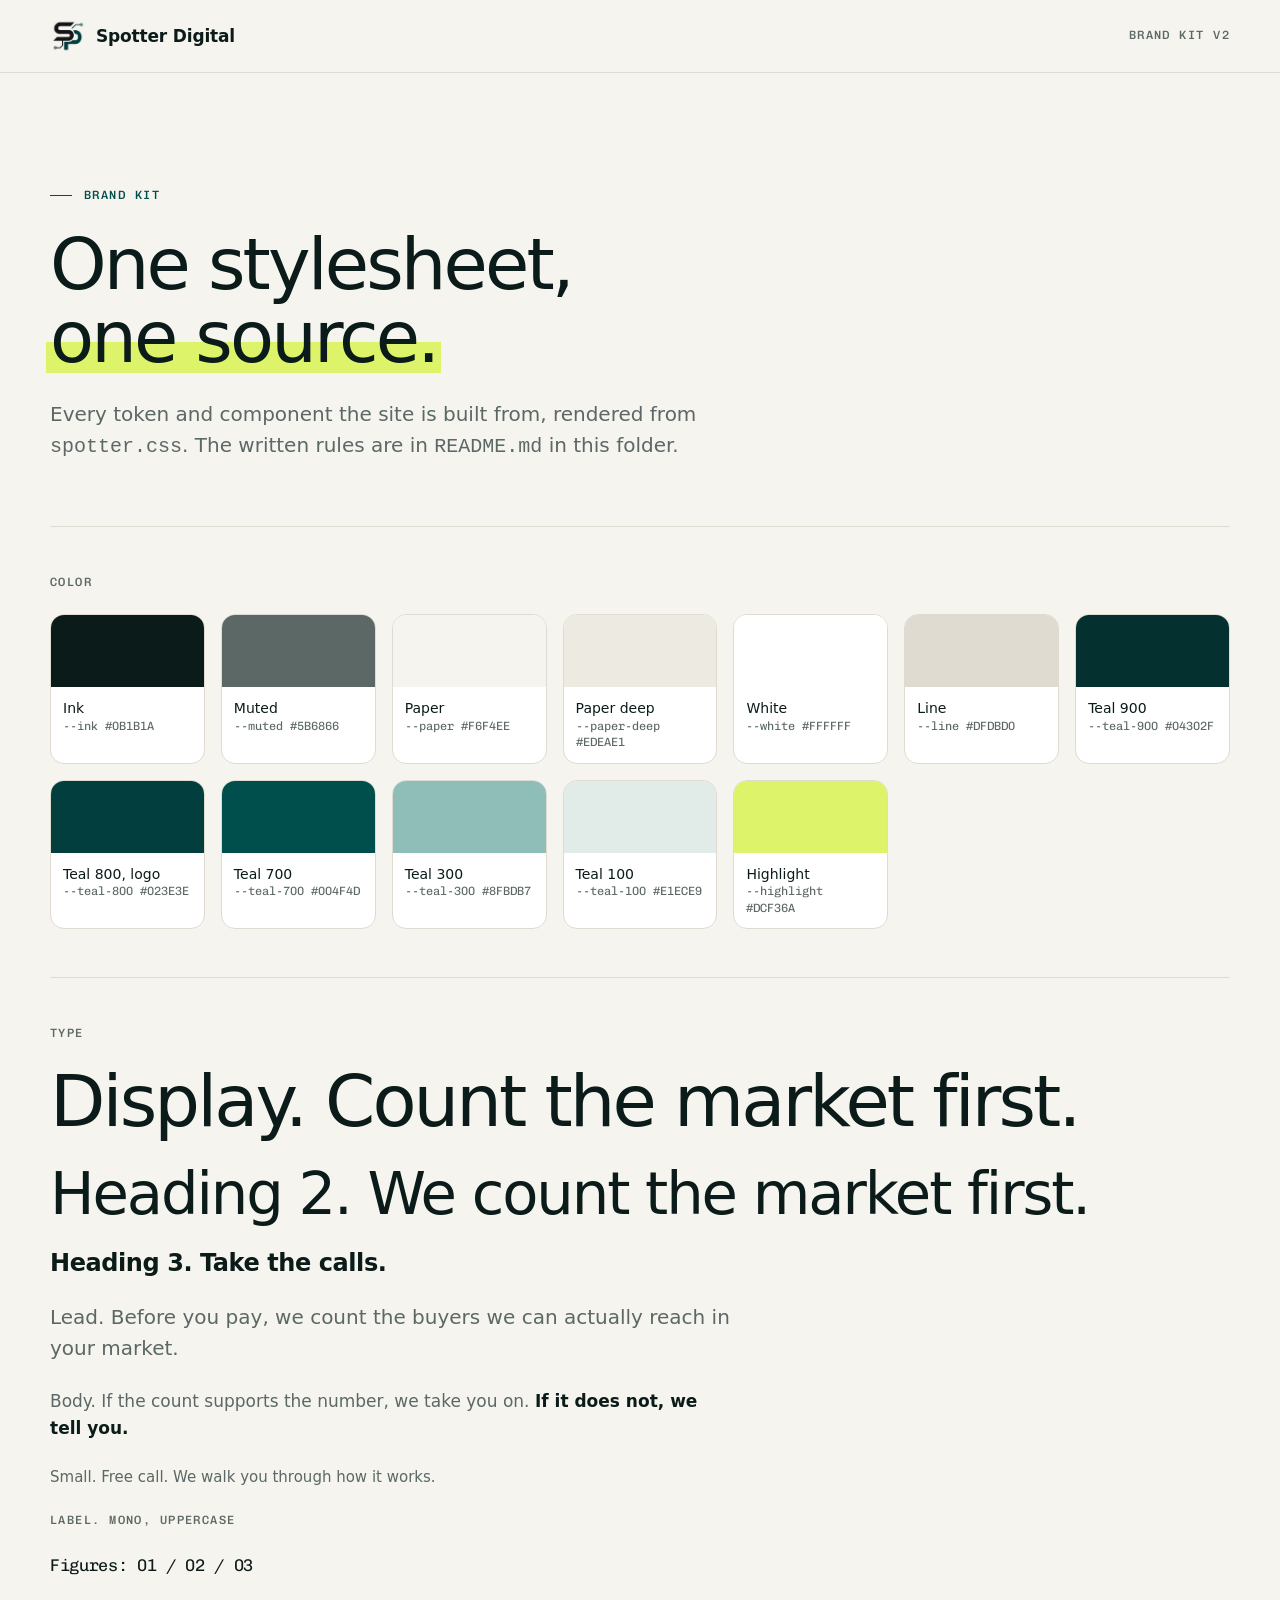
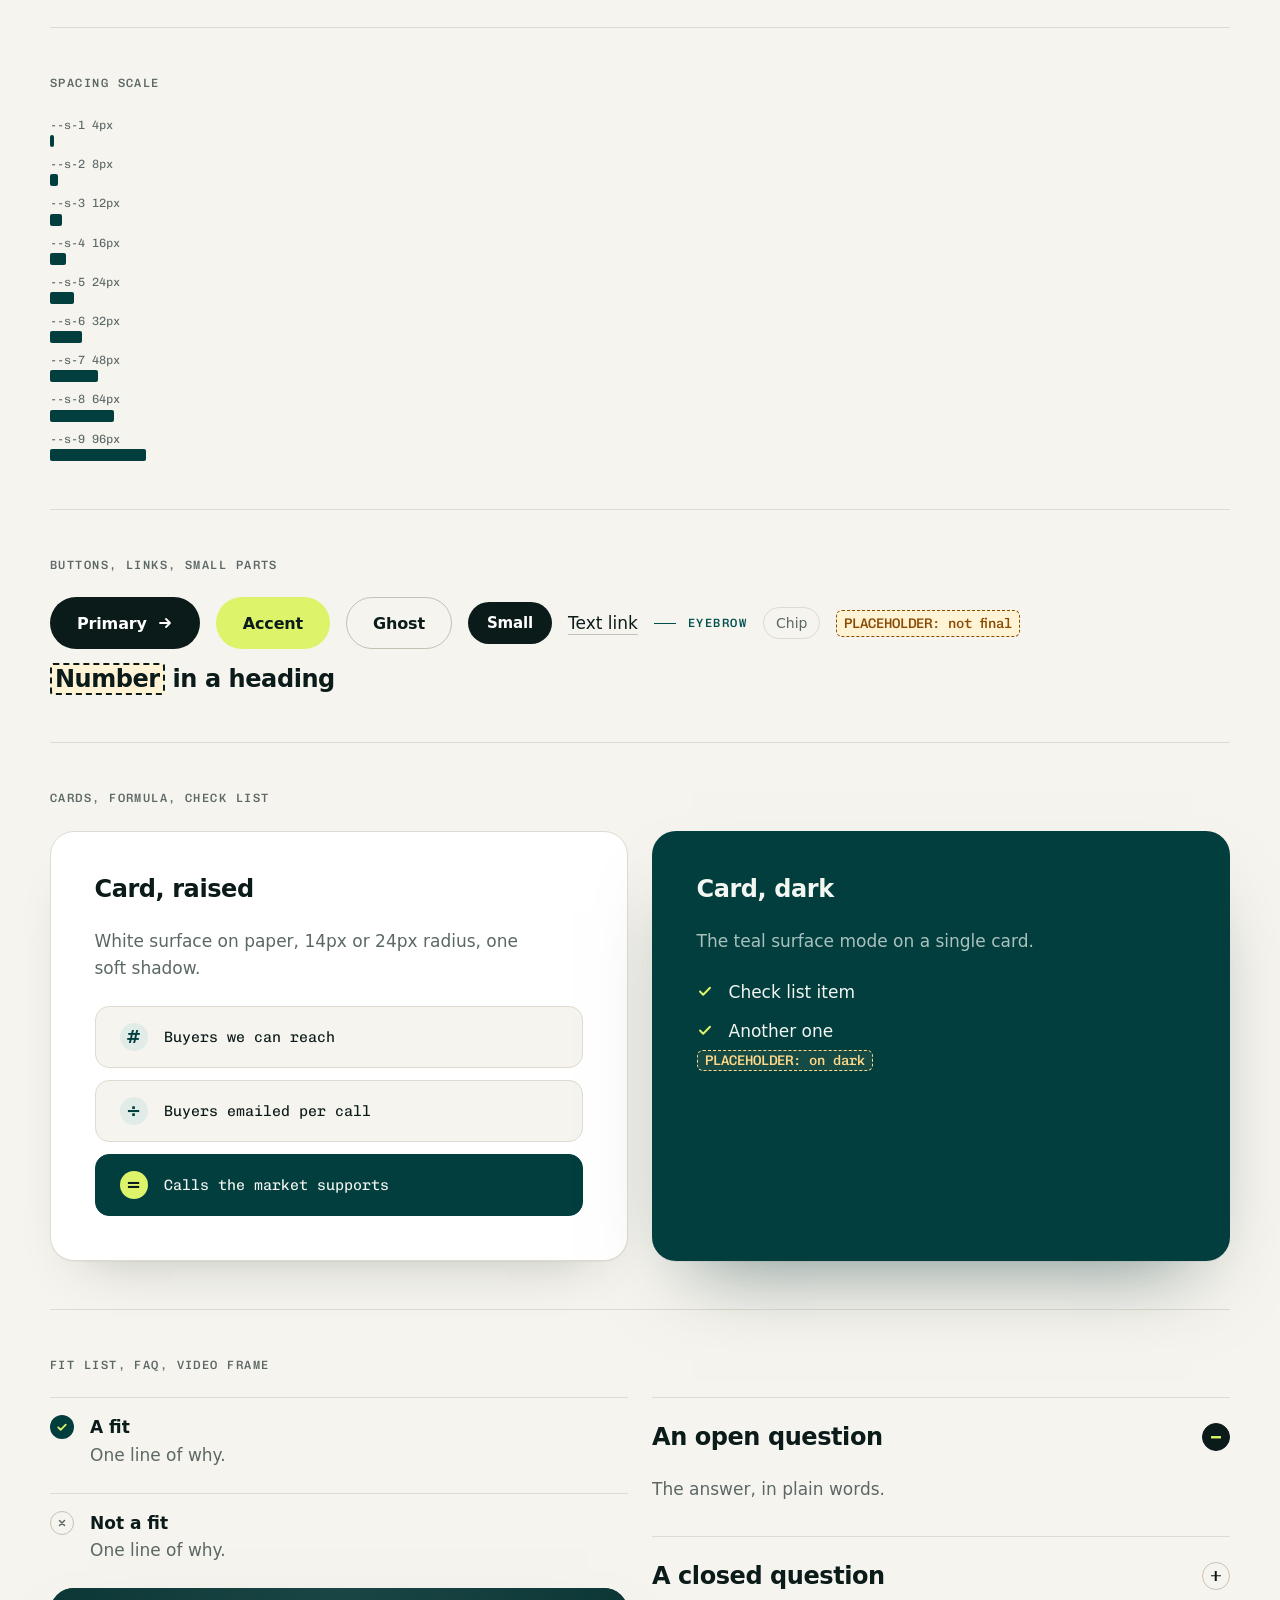
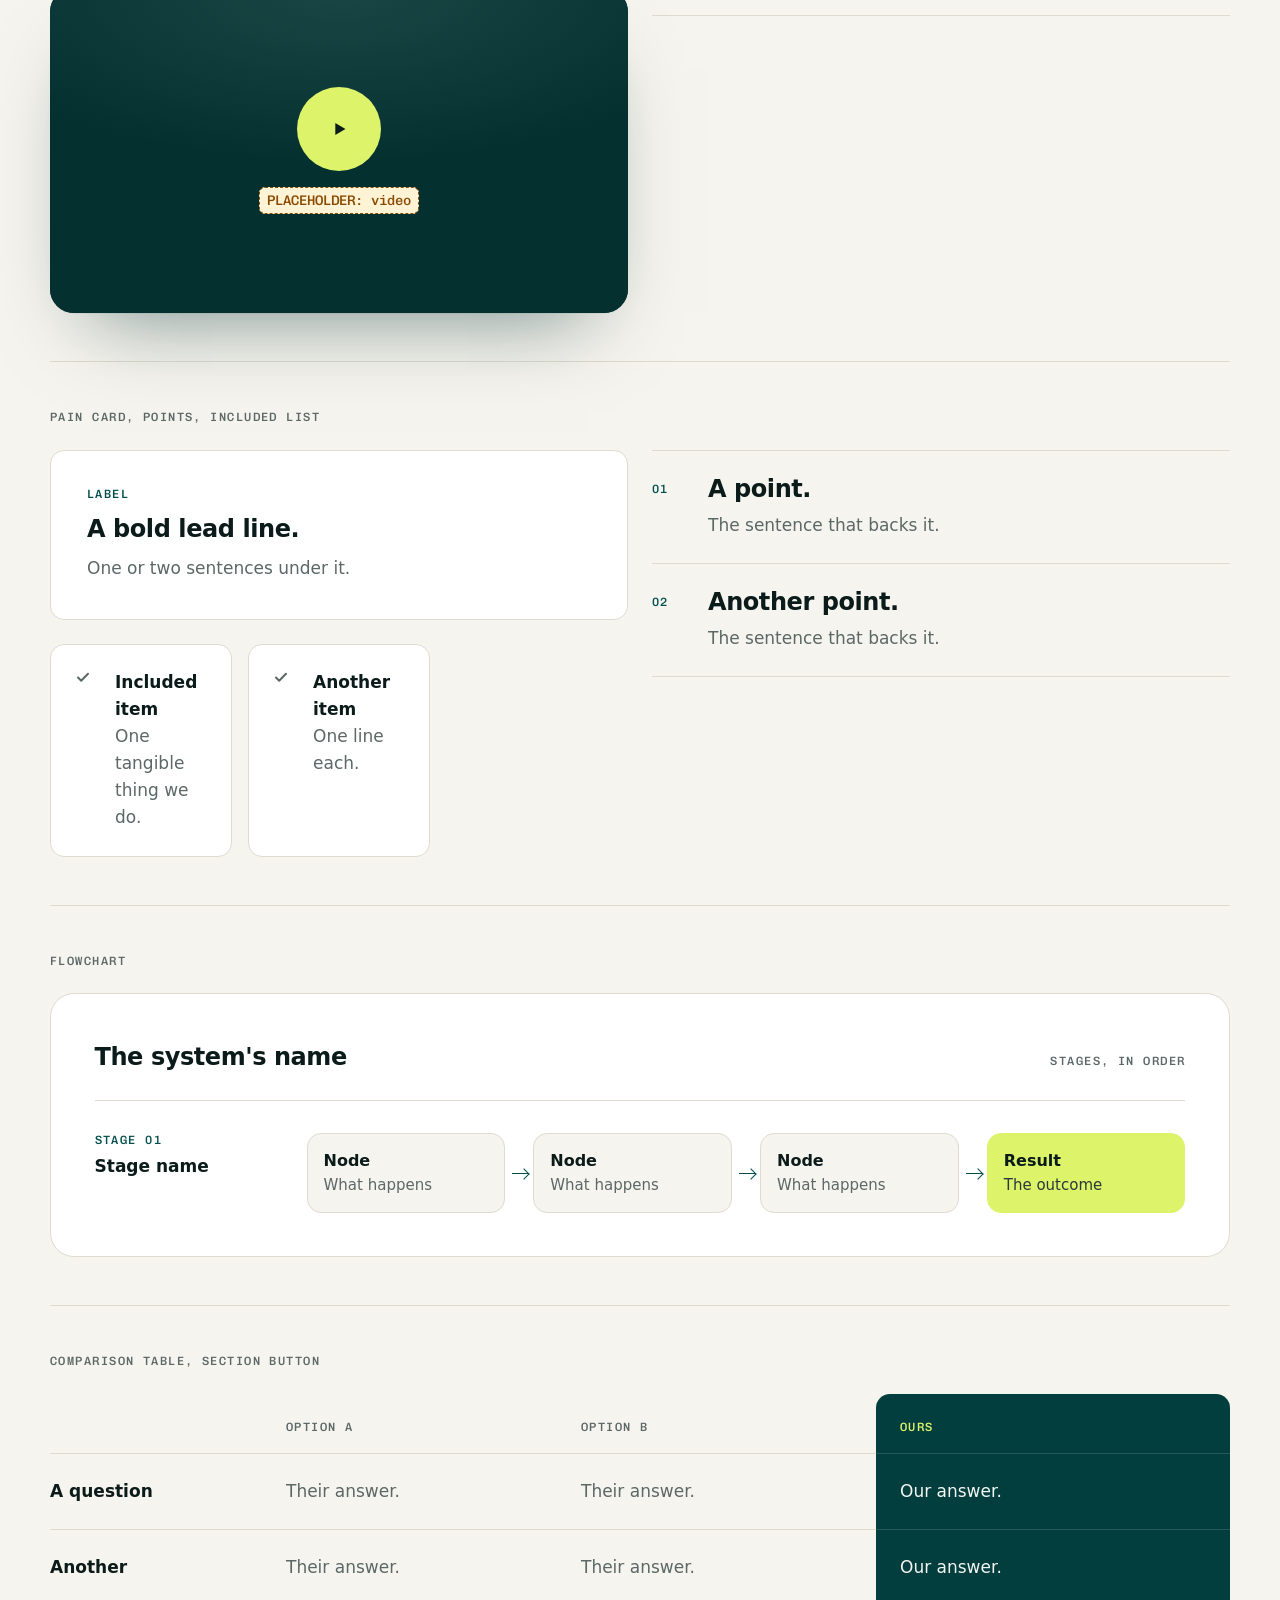
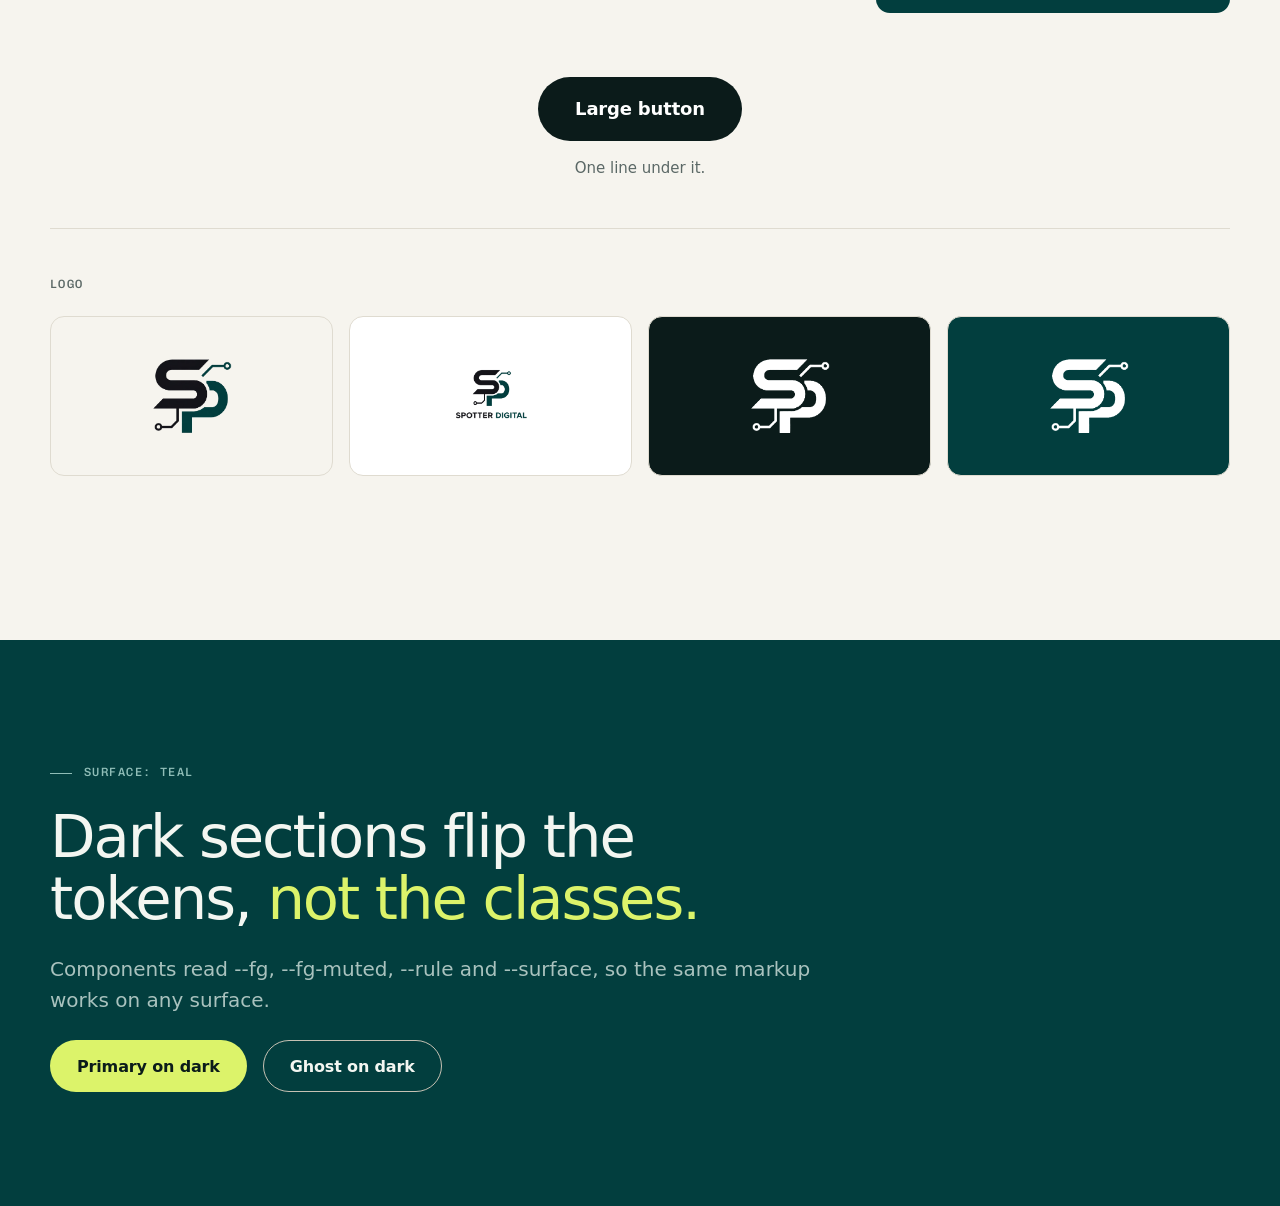
==== commit 689a4434: "Rebuild /40-calls in the long-form landing page order Pain points, why us, steps, everything include" ====
--- a/assets/spotter-brand-kit/index.html
+++ b/assets/spotter-brand-kit/index.html
@@ -66,14 +66,14 @@
 
         <section class="kit-block kit-type">
           <p class="sd-label">Type</p>
-          <p class="sd-display">Display. 40 calls in 90 days.</p>
+          <p class="sd-display">Display. Count the market first.</p>
           <p class="sd-h2">Heading 2. We count the market first.</p>
           <p class="sd-h3">Heading 3. Take the calls.</p>
           <p class="sd-lead">Lead. Before you pay, we count the buyers we can actually reach in your market.</p>
-          <p class="sd-body">Body. If the count supports 40 calls, we take you on. <strong>If it does not, we tell you.</strong></p>
+          <p class="sd-body">Body. If the count supports the number, we take you on. <strong>If it does not, we tell you.</strong></p>
           <p class="sd-small">Small. Free call. We walk you through how it works.</p>
           <p class="sd-label">Label. Mono, uppercase</p>
-          <p class="sd-num">Figures: 40 / 90 / 3 a week</p>
+          <p class="sd-num">Figures: 01 / 02 / 03</p>
         </section>
 
         <section class="kit-block">
@@ -102,7 +102,7 @@
             <span class="sd-eyebrow">Eyebrow</span>
             <span class="sd-chip">Chip</span>
             <span class="sd-ph">PLACEHOLDER: not final</span>
-            <span class="sd-h3"><span class="sd-ph sd-ph--bare">40</span> in a heading</span>
+            <span class="sd-h3"><span class="sd-ph sd-ph--bare">Number</span> in a heading</span>
           </div>
         </section>
 
@@ -150,6 +150,48 @@
         </section>
 
         <section class="kit-block">
+          <p class="sd-label">Pain card, points, included list</p>
+          <div class="sd-grid-2">
+            <div class="sd-stack">
+              <div class="sd-card sd-pain"><p class="sd-label">Label</p><h3 class="sd-h3">A bold lead line.</h3><p class="sd-body">One or two sentences under it.</p></div>
+              <ul class="sd-included"><li><svg width="16" height="16" viewBox="0 0 16 16" fill="none" stroke="currentColor" stroke-width="2" stroke-linecap="round" stroke-linejoin="round"><path d="M3 8.5l3.2 3.2L13 4.8"/></svg><span><strong>Included item</strong>One tangible thing we do.</span></li><li><svg width="16" height="16" viewBox="0 0 16 16" fill="none" stroke="currentColor" stroke-width="2" stroke-linecap="round" stroke-linejoin="round"><path d="M3 8.5l3.2 3.2L13 4.8"/></svg><span><strong>Another item</strong>One line each.</span></li></ul>
+            </div>
+            <ol class="sd-points">
+              <li><span class="sd-points__num">01</span><div class="sd-points__body"><h3 class="sd-h3">A point.</h3><p class="sd-body">The sentence that backs it.</p></div></li>
+              <li><span class="sd-points__num">02</span><div class="sd-points__body"><h3 class="sd-h3">Another point.</h3><p class="sd-body">The sentence that backs it.</p></div></li>
+            </ol>
+          </div>
+        </section>
+
+        <section class="kit-block">
+          <p class="sd-label">Flowchart</p>
+          <div class="sd-flow">
+            <p class="sd-flow__title"><strong>The system's name</strong><span class="sd-label">Stages, in order</span></p>
+            <div class="sd-flow__lane">
+              <p class="sd-flow__stage"><span class="sd-label">Stage 01</span>Stage name</p>
+              <ol class="sd-flow__nodes">
+                <li class="sd-flow__node"><strong>Node</strong>What happens</li>
+                <li class="sd-flow__node"><strong>Node</strong>What happens</li>
+                <li class="sd-flow__node"><strong>Node</strong>What happens</li>
+                <li class="sd-flow__node sd-flow__node--result"><strong>Result</strong>The outcome</li>
+              </ol>
+            </div>
+          </div>
+        </section>
+
+        <section class="kit-block">
+          <p class="sd-label">Comparison table, section button</p>
+          <table class="sd-compare">
+            <thead><tr><th scope="col"><span class="sd-visually-hidden">Question</span></th><th scope="col">Option A</th><th scope="col">Option B</th><th scope="col">Ours</th></tr></thead>
+            <tbody>
+              <tr><th scope="row">A question</th><td data-label="Option A">Their answer.</td><td data-label="Option B">Their answer.</td><td data-label="Ours">Our answer.</td></tr>
+              <tr><th scope="row">Another</th><td data-label="Option A">Their answer.</td><td data-label="Option B">Their answer.</td><td data-label="Ours">Our answer.</td></tr>
+            </tbody>
+          </table>
+          <div class="sd-section__cta"><a class="sd-btn sd-btn--primary sd-btn--lg" href="#">Large button</a><p class="sd-small">One line under it.</p></div>
+        </section>
+
+        <section class="kit-block">
           <p class="sd-label">Logo</p>
           <div class="kit-logos">
             <div class="kit-logo" style="background:var(--paper)"><img src="logo/spotter-mark.png" alt="Color mark on paper"></div>
--- a/assets/spotter-brand-kit/spotter.css
+++ b/assets/spotter-brand-kit/spotter.css
@@ -1020,29 +1020,10 @@
 .sd-step__figure {
   padding: clamp(20px, 2.6vw, 32px);
   border-radius: var(--r-md);
-  background: var(--white);
+  background: var(--bg);
   border: 1px solid var(--rule);
 }
 
-.sd-section--white .sd-step__title {
-  color: var(--fg);
-  font-size: clamp(1.625rem, 1.3rem + 1.3vw, 2.25rem);
-  font-weight: 600;
-  line-height: 1.1;
-  letter-spacing: -0.028em;
-}
-
-.sd-figure-label {
-  margin-bottom: var(--s-4);
-}
-
-.sd-figure-note {
-  margin-top: var(--s-4);
-}
-
-.sd-step__figure {
-  background: var(--white);
-}
 
 @media (min-width: 900px) {
   .sd-step {
@@ -1128,6 +1109,444 @@
   color: var(--on-dark);
 }
 
+/* 6b. Long-form page parts ------------------------------------------------ */
+
+/* Section call to action: one button under a section, optional line above or below */
+.sd-section__cta {
+  display: grid;
+  justify-items: center;
+  gap: var(--s-4);
+  margin-top: clamp(40px, 5vw, 72px);
+  text-align: center;
+}
+
+.sd-section__cta .sd-h3 {
+  max-width: 30ch;
+}
+
+.sd-btn--lg {
+  min-height: 64px;
+  padding: 18px 36px;
+  font-size: 1.125rem;
+}
+
+/* Three-up */
+.sd-grid-3 {
+  display: grid;
+  grid-template-columns: minmax(0, 1fr);
+  gap: var(--s-4);
+}
+
+@media (min-width: 860px) {
+  .sd-grid-3 {
+    grid-template-columns: repeat(3, minmax(0, 1fr));
+    gap: var(--s-5);
+  }
+}
+
+/* Pain card: a label, a bold lead line, one or two sentences */
+.sd-pain {
+  display: grid;
+  align-content: start;
+  gap: var(--s-3);
+}
+
+.sd-pain .sd-label {
+  color: var(--label-accent);
+}
+
+/* Points: ruled rows with a number, a bold line and a sentence */
+.sd-points > li {
+  display: grid;
+  grid-template-columns: 40px minmax(0, 1fr);
+  gap: var(--s-4);
+  padding-block: var(--s-5);
+  border-top: 1px solid var(--rule);
+}
+
+.sd-points > li:last-child {
+  border-bottom: 1px solid var(--rule);
+}
+
+.sd-points__num {
+  padding-top: 5px;
+  font-family: var(--font-mono);
+  font-size: var(--text-label);
+  font-weight: 500;
+  letter-spacing: 0.12em;
+  color: var(--label-accent);
+}
+
+.sd-points__body {
+  display: grid;
+  gap: var(--s-2);
+}
+
+.sd-points__body p {
+  color: var(--fg-muted);
+}
+
+/* Included list: every tangible thing, one cell each */
+.sd-included {
+  display: grid;
+  grid-template-columns: minmax(0, 1fr);
+  gap: var(--s-3);
+}
+
+@media (min-width: 680px) {
+  .sd-included {
+    grid-template-columns: repeat(2, minmax(0, 1fr));
+  }
+}
+
+@media (min-width: 1000px) {
+  .sd-included {
+    grid-template-columns: repeat(3, minmax(0, 1fr));
+    gap: var(--s-4);
+  }
+}
+
+.sd-included > li {
+  display: grid;
+  grid-template-columns: 24px minmax(0, 1fr);
+  gap: var(--s-4);
+  align-items: start;
+  padding: var(--s-5);
+  border: 1px solid var(--rule);
+  border-radius: var(--r-md);
+  background: var(--surface);
+  color: var(--fg-muted);
+}
+
+.sd-included strong {
+  display: block;
+  color: var(--fg);
+  font-weight: 600;
+}
+
+/* Flowchart: the system, stage by stage. Rows on desktop, a single column on phones. */
+.sd-flow {
+  display: grid;
+  gap: var(--s-6);
+  padding: clamp(20px, 3.4vw, 44px);
+  border: 1px solid var(--rule);
+  border-radius: var(--r-lg);
+  background: var(--surface);
+}
+
+.sd-video-wrap + .sd-flow {
+  margin-top: clamp(32px, 4vw, 56px);
+}
+
+.sd-flow__title {
+  display: flex;
+  flex-wrap: wrap;
+  align-items: baseline;
+  justify-content: space-between;
+  gap: var(--s-2) var(--s-5);
+  padding-bottom: var(--s-5);
+  border-bottom: 1px solid var(--rule);
+}
+
+.sd-flow__title strong {
+  color: var(--fg);
+  font-size: var(--text-h3);
+  font-weight: 600;
+  letter-spacing: -0.018em;
+}
+
+.sd-flow__lane {
+  display: grid;
+  grid-template-columns: minmax(0, 1fr);
+  gap: var(--s-4);
+}
+
+.sd-flow__stage {
+  display: grid;
+  gap: var(--s-1);
+  align-content: start;
+  color: var(--fg);
+  font-weight: 600;
+}
+
+.sd-flow__stage .sd-label {
+  color: var(--label-accent);
+}
+
+.sd-flow__nodes {
+  display: grid;
+  grid-template-columns: minmax(0, 1fr);
+  gap: 28px;
+}
+
+.sd-flow__node {
+  position: relative;
+  display: grid;
+  align-content: start;
+  gap: 2px;
+  padding: var(--s-4);
+  border: 1px solid var(--rule);
+  border-radius: var(--r-md);
+  background: var(--bg);
+  color: var(--fg-muted);
+  font-size: var(--text-small);
+  line-height: 1.4;
+}
+
+.sd-flow__node strong {
+  color: var(--fg);
+  font-size: 1rem;
+  font-weight: 600;
+}
+
+/* Arrow between nodes: down on phones, right on desktop */
+.sd-flow__node + .sd-flow__node::before,
+.sd-flow__node + .sd-flow__node::after {
+  content: "";
+  position: absolute;
+  color: var(--label-accent);
+}
+
+.sd-flow__node + .sd-flow__node::before {
+  left: 50%;
+  top: -22px;
+  width: 1.5px;
+  height: 16px;
+  background: currentColor;
+}
+
+.sd-flow__node + .sd-flow__node::after {
+  left: calc(50% - 3.25px);
+  top: -14px;
+  width: 8px;
+  height: 8px;
+  border-right: 1.5px solid currentColor;
+  border-bottom: 1.5px solid currentColor;
+  transform: rotate(45deg);
+}
+
+.sd-flow__node--result {
+  background: var(--highlight);
+  border-color: var(--highlight);
+  color: var(--ink-soft);
+}
+
+.sd-flow__node--result strong {
+  color: var(--ink);
+}
+
+@media (min-width: 900px) {
+  .sd-flow__lane {
+    grid-template-columns: 180px minmax(0, 1fr);
+    gap: var(--s-6);
+    align-items: stretch;
+  }
+
+  .sd-flow__nodes {
+    grid-template-columns: repeat(4, minmax(0, 1fr));
+  }
+
+  .sd-flow__node + .sd-flow__node::before {
+    left: -22px;
+    top: 50%;
+    width: 16px;
+    height: 1.5px;
+  }
+
+  .sd-flow__node + .sd-flow__node::after {
+    left: -14px;
+    top: calc(50% - 3.25px);
+    transform: rotate(-45deg);
+  }
+}
+
+/* Comparison table: the usual options against this offer. The last column is ours. */
+.sd-compare {
+  width: 100%;
+  border-collapse: separate;
+  border-spacing: 0;
+  text-align: left;
+}
+
+.sd-compare th,
+.sd-compare td {
+  padding: var(--s-5) var(--s-5) var(--s-5) 0;
+  border-top: 1px solid var(--rule);
+  vertical-align: top;
+  font-weight: 400;
+}
+
+.sd-compare thead th {
+  border-top: 0;
+  padding-bottom: var(--s-4);
+  font-family: var(--font-mono);
+  font-size: var(--text-label);
+  font-weight: 500;
+  letter-spacing: 0.12em;
+  text-transform: uppercase;
+  color: var(--fg-muted);
+}
+
+.sd-compare tbody th {
+  width: 20%;
+  color: var(--fg);
+  font-weight: 600;
+}
+
+.sd-compare td {
+  color: var(--fg-muted);
+}
+
+.sd-compare th:last-child,
+.sd-compare td:last-child {
+  width: 30%;
+  padding-inline: var(--s-5);
+  background: var(--teal-800);
+  color: var(--on-dark);
+  border-top-color: var(--line-on-dark);
+}
+
+.sd-compare thead th:last-child {
+  padding-top: var(--s-5);
+  border-radius: var(--r-md) var(--r-md) 0 0;
+  color: var(--highlight);
+}
+
+.sd-compare tbody tr:last-child td:last-child {
+  padding-bottom: var(--s-6);
+  border-radius: 0 0 var(--r-md) var(--r-md);
+}
+
+@media (max-width: 799px) {
+  .sd-compare,
+  .sd-compare tbody,
+  .sd-compare tr,
+  .sd-compare th,
+  .sd-compare td {
+    display: block;
+    width: 100%;
+  }
+
+  .sd-compare thead {
+    display: none;
+  }
+
+  .sd-compare tbody tr {
+    padding-block: var(--s-5);
+    border-top: 1px solid var(--rule);
+  }
+
+  .sd-compare tbody th,
+  .sd-compare td {
+    width: 100%;
+    padding: 0;
+    border-top: 0;
+  }
+
+  .sd-compare tbody th {
+    font-size: 1.125rem;
+  }
+
+  .sd-compare td {
+    margin-top: var(--s-3);
+  }
+
+  .sd-compare td::before {
+    content: attr(data-label);
+    display: block;
+    margin-bottom: 2px;
+    font-family: var(--font-mono);
+    font-size: var(--text-label);
+    font-weight: 500;
+    letter-spacing: 0.12em;
+    text-transform: uppercase;
+    color: var(--fg-muted);
+  }
+
+  .sd-compare td:last-child,
+  .sd-compare tbody tr:last-child td:last-child {
+    width: 100%;
+    padding: var(--s-3) var(--s-4);
+    border-radius: var(--r-sm);
+  }
+
+  .sd-compare td:last-child::before {
+    color: var(--highlight);
+  }
+}
+
+/* Founder: photo one side, a few short lines the other */
+.sd-founder {
+  display: grid;
+  grid-template-columns: minmax(0, 1fr);
+  gap: clamp(32px, 5vw, 80px);
+  align-items: center;
+}
+
+.sd-founder__photo {
+  width: 100%;
+  max-width: 440px;
+  aspect-ratio: 4 / 5;
+  overflow: hidden;
+  border-radius: var(--r-lg);
+  background: var(--teal-100);
+}
+
+.sd-founder__photo img {
+  width: 100%;
+  height: 100%;
+  object-fit: cover;
+  object-position: 50% 28%;
+}
+
+.sd-founder__copy {
+  display: grid;
+  gap: var(--s-5);
+  justify-items: start;
+}
+
+@media (min-width: 860px) {
+  .sd-founder {
+    grid-template-columns: minmax(0, 0.8fr) minmax(0, 1.2fr);
+  }
+}
+
+/* Calendar embed: the booking widget in a white panel */
+.sd-embed {
+  width: 100%;
+  max-width: 1000px;
+  margin-inline: auto;
+  overflow: hidden;
+  border-radius: var(--r-lg);
+  background: var(--white);
+  color: var(--ink);
+}
+
+.sd-embed .calendly-inline-widget {
+  min-width: 320px;
+  width: 100%;
+  height: 720px;
+}
+
+.sd-embed__fallback {
+  padding: var(--s-6);
+  text-align: center;
+}
+
+.sd-book {
+  display: grid;
+  gap: clamp(32px, 4vw, 56px);
+}
+
+.sd-book .sd-head {
+  margin-bottom: 0;
+}
+
+.sd-book__foot {
+  text-align: center;
+  color: var(--fg-muted);
+}
+
 /* 7. Motion --------------------------------------------------------------- */
 .sd-reveal {
   opacity: 0;
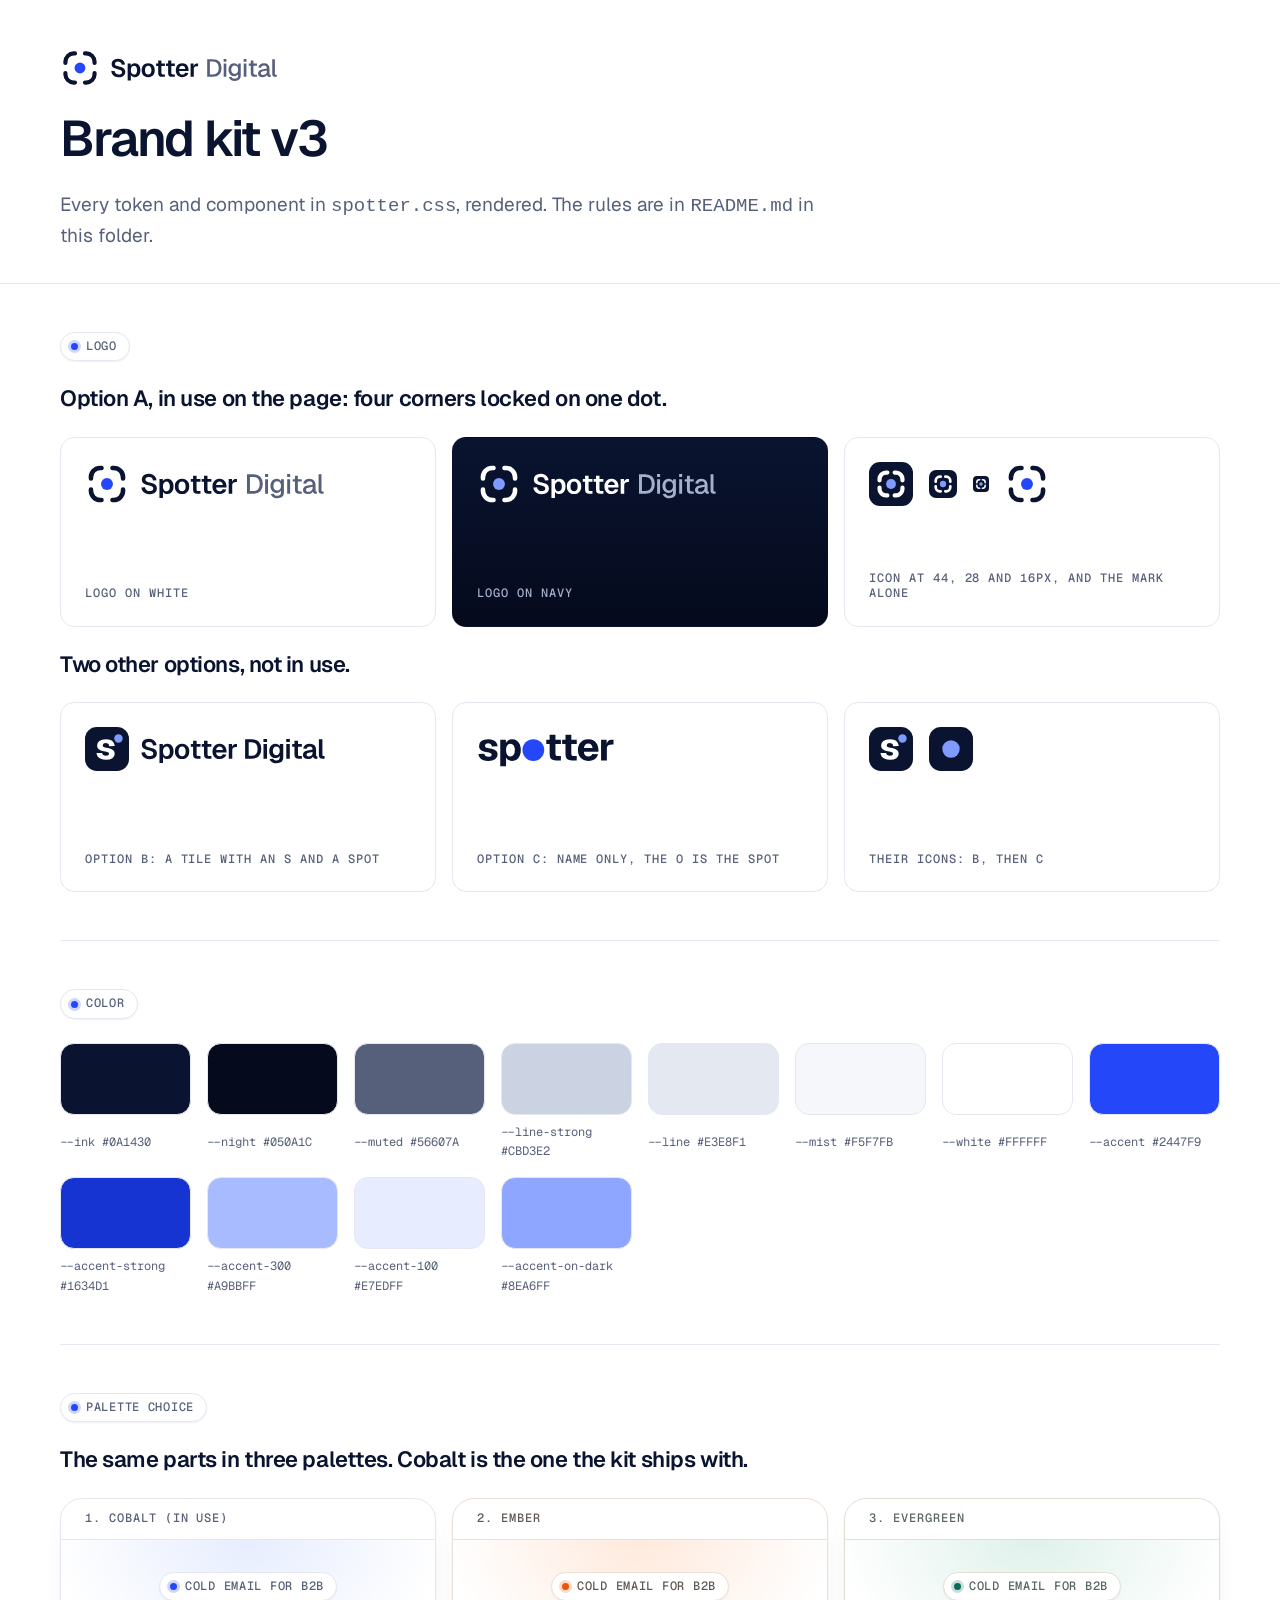
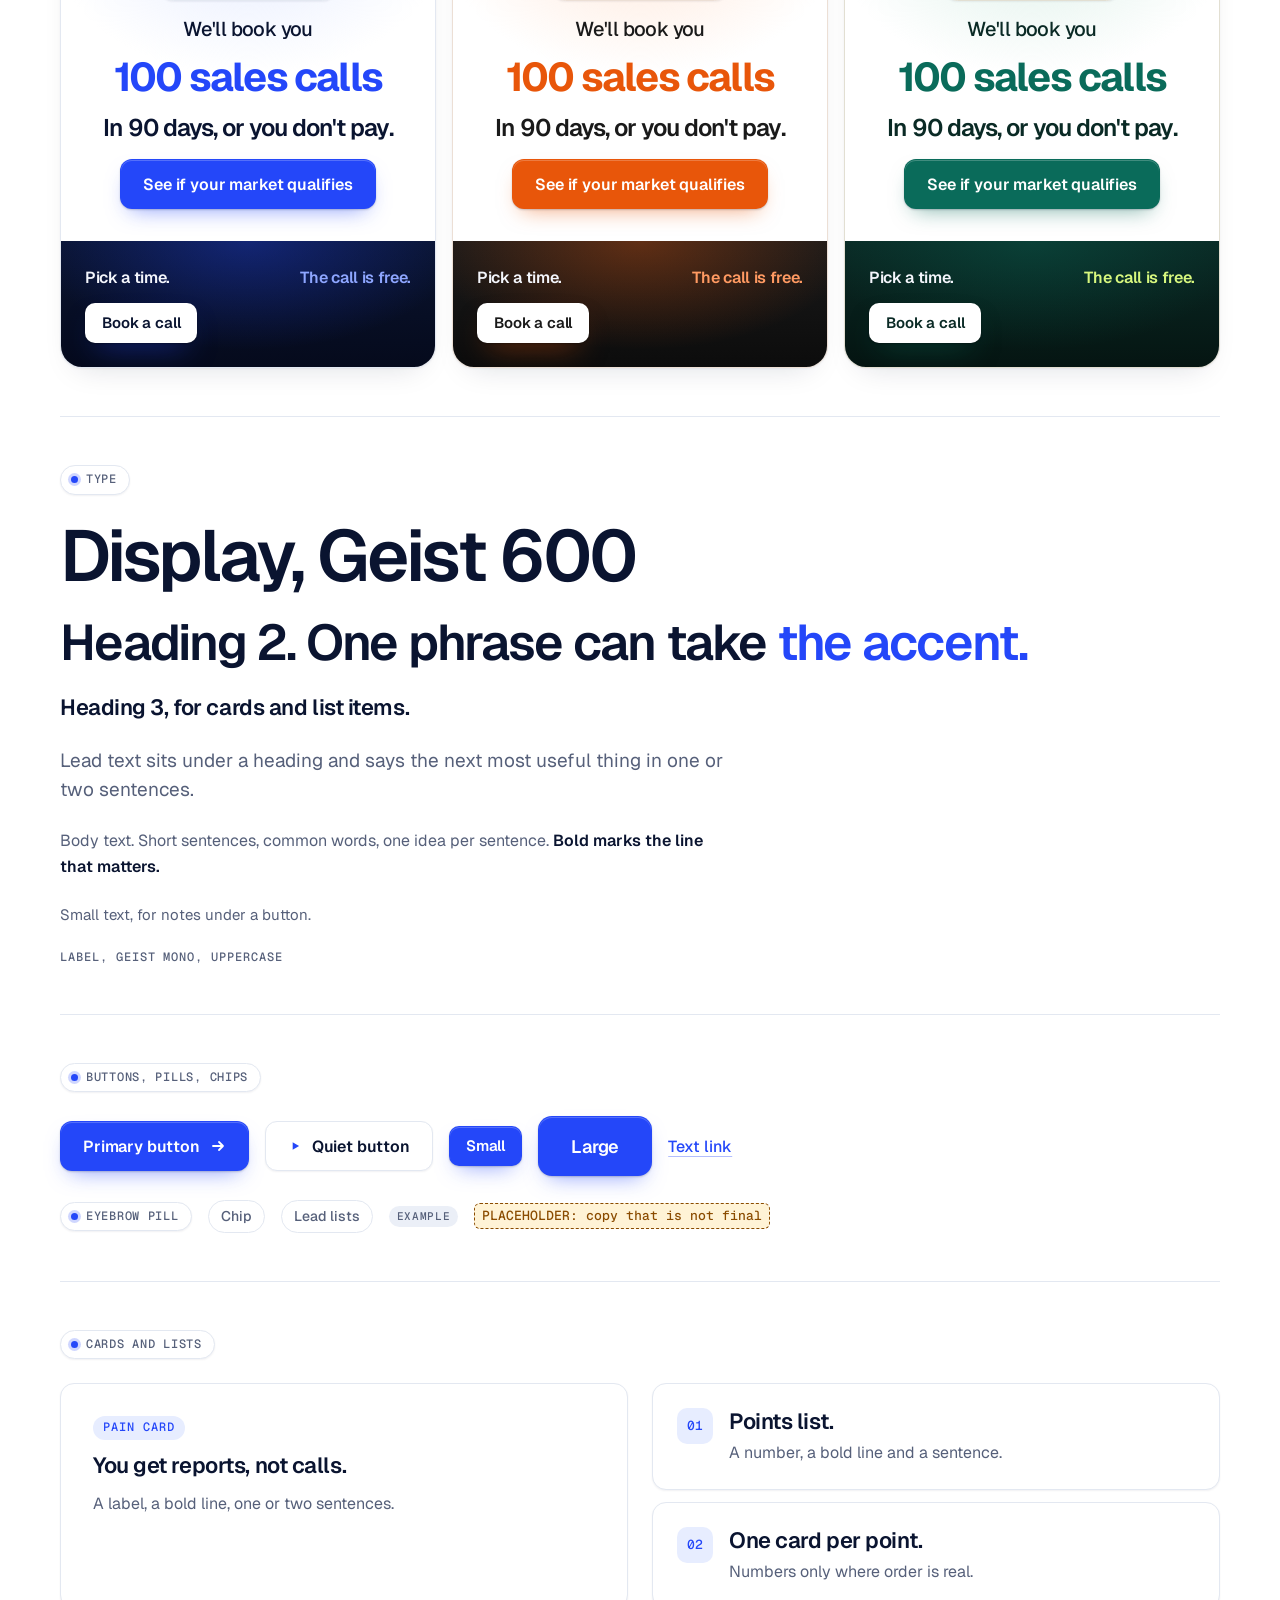
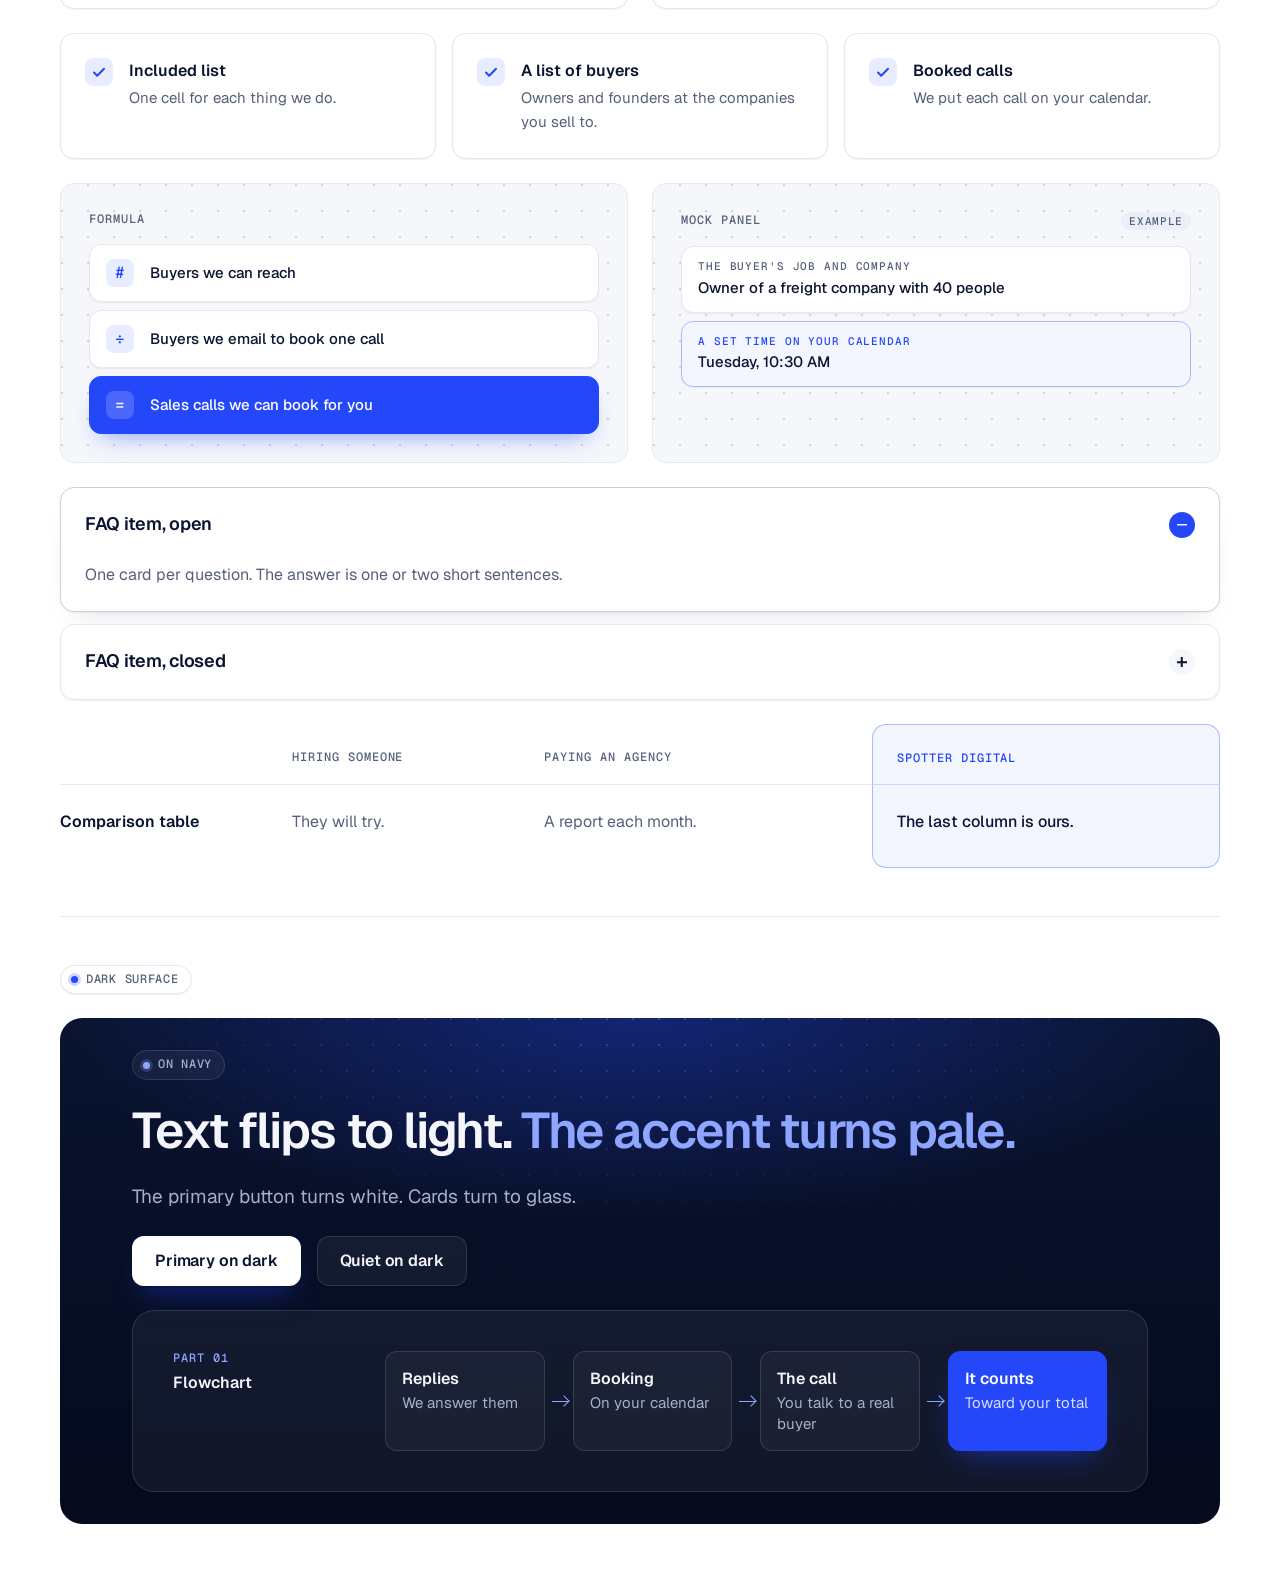
==== commit 7a31c668: "Brand kit v3: full redesign, new logo, /100-calls restyled Yuri asked for a complete redesign that f" ====
--- a/assets/spotter-brand-kit/index.html
+++ b/assets/spotter-brand-kit/index.html
@@ -1,216 +1,206 @@
 <!DOCTYPE html>
-<html lang="en">
+<html lang="en" class="no-js">
   <head>
     <meta charset="UTF-8">
     <meta name="viewport" content="width=device-width, initial-scale=1.0">
-    <meta name="robots" content="noindex">
-    <title>Spotter Digital brand kit</title>
-    <link rel="icon" type="image/png" sizes="32x32" href="favicon/favicon-32x32.png">
-    <link rel="preconnect" href="https://api.fontshare.com" crossorigin>
+    <title>Spotter Digital brand kit v3</title>
+    <meta name="robots" content="noindex, nofollow">
+    <link rel="icon" type="image/svg+xml" href="logo/v3/spotter-icon.svg">
     <link rel="preconnect" href="https://fonts.googleapis.com">
     <link rel="preconnect" href="https://fonts.gstatic.com" crossorigin>
-    <link href="https://api.fontshare.com/v2/css?f[]=switzer@400,500,600,700&display=swap" rel="stylesheet">
-    <link href="https://fonts.googleapis.com/css2?family=Chivo+Mono:wght@400;500&display=swap" rel="stylesheet">
+    <link href="https://fonts.googleapis.com/css2?family=Geist:wght@400;500;600;700&family=Geist+Mono:wght@400;500&display=swap" rel="stylesheet">
     <link rel="stylesheet" href="spotter.css">
-    <!-- Layout for this reference page only. Nothing here is part of the kit. -->
+    <!-- Styles for this reference page only (kit-*). Pages never use these. -->
     <style>
-      .kit-block { padding-block: var(--s-7); border-top: 1px solid var(--rule); }
-      .kit-block > .sd-label { margin-bottom: var(--s-5); }
-      .kit-swatches { display: grid; grid-template-columns: repeat(auto-fill, minmax(150px, 1fr)); gap: var(--s-4); }
-      .kit-swatch { border: 1px solid var(--line); border-radius: var(--r-md); overflow: hidden; background: var(--white); }
-      .kit-swatch i { display: block; height: 72px; }
-      .kit-swatch div { padding: var(--s-3); font-size: 0.875rem; line-height: 1.35; }
-      .kit-swatch code { display: block; font-family: var(--font-mono); font-size: 0.75rem; color: var(--muted); }
+      .kit-top { padding-block: var(--s-7) var(--s-6); background: var(--white); border-bottom: 1px solid var(--line); }
+      .kit-top img { height: 40px; width: auto; }
+      .kit-block { display: grid; gap: var(--s-5); padding-block: var(--s-7); border-bottom: 1px solid var(--line); }
+      .kit-block > .sd-eyebrow { justify-self: start; }
       .kit-row { display: flex; flex-wrap: wrap; align-items: center; gap: var(--s-4); }
-      .kit-type > * + * { margin-top: var(--s-5); }
-      .kit-logos { display: grid; grid-template-columns: repeat(auto-fit, minmax(180px, 1fr)); gap: var(--s-4); }
-      .kit-logo { display: grid; place-items: center; min-height: 160px; border-radius: var(--r-md); border: 1px solid var(--line); }
-      .kit-logo img { width: 96px; height: 96px; object-fit: contain; }
-      .kit-space i { display: block; height: 12px; background: var(--teal-800); border-radius: 2px; }
-      .kit-space { display: grid; gap: var(--s-2); font-family: var(--font-mono); font-size: 0.75rem; color: var(--muted); }
+      .kit-grid { display: grid; grid-template-columns: repeat(auto-fit, minmax(240px, 1fr)); gap: var(--s-4); }
+      .kit-logo { display: grid; gap: var(--s-4); align-content: space-between; min-height: 190px; padding: var(--s-5); border: 1px solid var(--line); border-radius: var(--r-md); background: var(--white); }
+      .kit-logo--dark { background: linear-gradient(180deg, var(--ink), var(--night)); border-color: transparent; }
+      .kit-logo--dark .sd-label { color: var(--on-dark-muted); }
+      .kit-logo img { height: 44px; width: auto; max-width: 100%; }
+      .kit-logo__marks { display: flex; align-items: center; gap: var(--s-4); }
+      .kit-logo__marks img:nth-child(2) { height: 28px; }
+      .kit-logo__marks img:nth-child(3) { height: 16px; }
+      .kit-swatch { display: grid; gap: var(--s-2); }
+      .kit-swatch i { display: block; height: 72px; border: 1px solid var(--line); border-radius: var(--r-md); }
+      .kit-swatch code { font-family: var(--font-mono); font-size: var(--text-label); color: var(--muted); }
+      .kit-swatches { display: grid; grid-template-columns: repeat(auto-fill, minmax(130px, 1fr)); gap: var(--s-4); }
+      .kit-preview { display: grid; overflow: hidden; border: 1px solid var(--line); border-radius: var(--r-lg); background: var(--white); box-shadow: var(--shadow-card); }
+      .kit-preview__light { display: grid; justify-items: center; gap: var(--s-3); padding: var(--s-6) var(--s-5); text-align: center; background: radial-gradient(70% 60% at 50% 0%, var(--accent-100), transparent 75%), var(--white); color: var(--ink); }
+      .kit-preview__big { font-size: clamp(2rem, 3.3vw, 2.5rem); white-space: nowrap; font-weight: 700; letter-spacing: -0.045em; line-height: 1; color: var(--accent); }
+      .kit-preview__line { font-size: 1.25rem; font-weight: 500; letter-spacing: -0.03em; }
+      .kit-preview__promise { font-size: 1.5rem; font-weight: 600; letter-spacing: -0.04em; }
+      .kit-preview__dark { display: flex; flex-wrap: wrap; align-items: center; justify-content: space-between; gap: var(--s-3); padding: var(--s-5); background: radial-gradient(80% 120% at 50% 0%, color-mix(in srgb, var(--accent) 34%, transparent), transparent 72%), linear-gradient(180deg, var(--ink), var(--night)); color: var(--on-dark); font-weight: 600; letter-spacing: -0.02em; }
+      .kit-preview__dark span { color: var(--accent-on-dark); }
+      .kit-preview > .sd-label { padding: var(--s-3) var(--s-5); border-bottom: 1px solid var(--line); }
+      /* The two other palettes, shown only here so they can be compared */
+      .kit-alt--ember { --ink: #1a1a1a; --night: #0c0c0c; --muted: #5f5852; --mist: #faf5f0; --line: #ecdfd5; --line-strong: #dcc9bb; --accent: #e8560a; --accent-strong: #c44706; --accent-300: #f8b893; --accent-100: #ffe9dc; --accent-50: #fff5ef; --accent-on-dark: #ff9a62; }
+      .kit-alt--evergreen { --ink: #0a2a25; --night: #051512; --muted: #55655f; --mist: #f4f2ea; --line: #e2dfd2; --line-strong: #cfcbb9; --accent: #0a6b5a; --accent-strong: #075244; --accent-300: #9fd3c5; --accent-100: #dff1ea; --accent-50: #f0f8f4; --accent-on-dark: #d7f77e; }
+      .kit-alt { --fg: var(--ink); --fg-muted: var(--muted); --rule: var(--line); --accent-text: var(--accent); --label-accent: var(--accent); --tint: var(--accent-100); --tint-fg: var(--accent); --glow: color-mix(in srgb, var(--accent) 55%, transparent); }
+      .kit-demo-dark { padding: var(--s-6); border-radius: var(--r-lg); }
     </style>
   </head>
   <body>
-    <header class="sd-nav is-stuck">
-      <div class="sd-container sd-nav__inner">
-        <a class="sd-brand" href="../../40-calls.html"><img src="../spotter-mark.png" alt="" width="36" height="36"><span>Spotter Digital</span></a>
-        <span class="sd-label">Brand kit v2</span>
+    <header class="kit-top">
+      <div class="sd-container sd-stack">
+        <img src="logo/v3/spotter-lockup.svg" alt="Spotter Digital">
+        <h1 class="sd-h2">Brand kit v3</h1>
+        <p class="sd-lead">Every token and component in <code>spotter.css</code>, rendered. The rules are in <code>README.md</code> in this folder.</p>
       </div>
     </header>
 
-    <main class="sd-section">
-      <div class="sd-container">
-        <div class="sd-head">
-          <p class="sd-eyebrow">Brand kit</p>
-          <h1 class="sd-display">One stylesheet, <span class="sd-hl">one source.</span></h1>
-          <p class="sd-lead">Every token and component the site is built from, rendered from <code>spotter.css</code>. The written rules are in <code>README.md</code> in this folder.</p>
-        </div>
-
-        <section class="kit-block">
-          <p class="sd-label">Color</p>
-          <div class="kit-swatches">
-            <div class="kit-swatch"><i style="background:var(--ink)"></i><div>Ink<code>--ink #0B1B1A</code></div></div>
-            <div class="kit-swatch"><i style="background:var(--muted)"></i><div>Muted<code>--muted #5B6866</code></div></div>
-            <div class="kit-swatch"><i style="background:var(--paper)"></i><div>Paper<code>--paper #F6F4EE</code></div></div>
-            <div class="kit-swatch"><i style="background:var(--paper-deep)"></i><div>Paper deep<code>--paper-deep #EDEAE1</code></div></div>
-            <div class="kit-swatch"><i style="background:var(--white)"></i><div>White<code>--white #FFFFFF</code></div></div>
-            <div class="kit-swatch"><i style="background:var(--line)"></i><div>Line<code>--line #DFDBD0</code></div></div>
-            <div class="kit-swatch"><i style="background:var(--teal-900)"></i><div>Teal 900<code>--teal-900 #04302F</code></div></div>
-            <div class="kit-swatch"><i style="background:var(--teal-800)"></i><div>Teal 800, logo<code>--teal-800 #023E3E</code></div></div>
-            <div class="kit-swatch"><i style="background:var(--teal-700)"></i><div>Teal 700<code>--teal-700 #004F4D</code></div></div>
-            <div class="kit-swatch"><i style="background:var(--teal-300)"></i><div>Teal 300<code>--teal-300 #8FBDB7</code></div></div>
-            <div class="kit-swatch"><i style="background:var(--teal-100)"></i><div>Teal 100<code>--teal-100 #E1ECE9</code></div></div>
-            <div class="kit-swatch"><i style="background:var(--highlight)"></i><div>Highlight<code>--highlight #DCF36A</code></div></div>
-          </div>
-        </section>
-
-        <section class="kit-block kit-type">
-          <p class="sd-label">Type</p>
-          <p class="sd-display">Display. Count the market first.</p>
-          <p class="sd-h2">Heading 2. We count the market first.</p>
-          <p class="sd-h3">Heading 3. Take the calls.</p>
-          <p class="sd-lead">Lead. Before you pay, we count the buyers we can actually reach in your market.</p>
-          <p class="sd-body">Body. If the count supports the number, we take you on. <strong>If it does not, we tell you.</strong></p>
-          <p class="sd-small">Small. Free call. We walk you through how it works.</p>
-          <p class="sd-label">Label. Mono, uppercase</p>
-          <p class="sd-num">Figures: 01 / 02 / 03</p>
-        </section>
-
-        <section class="kit-block">
-          <p class="sd-label">Spacing scale</p>
-          <div class="kit-space">
-            <span>--s-1 4px<i style="width:4px"></i></span>
-            <span>--s-2 8px<i style="width:8px"></i></span>
-            <span>--s-3 12px<i style="width:12px"></i></span>
-            <span>--s-4 16px<i style="width:16px"></i></span>
-            <span>--s-5 24px<i style="width:24px"></i></span>
-            <span>--s-6 32px<i style="width:32px"></i></span>
-            <span>--s-7 48px<i style="width:48px"></i></span>
-            <span>--s-8 64px<i style="width:64px"></i></span>
-            <span>--s-9 96px<i style="width:96px"></i></span>
-          </div>
-        </section>
-
-        <section class="kit-block">
-          <p class="sd-label">Buttons, links, small parts</p>
-          <div class="kit-row">
-            <a class="sd-btn sd-btn--primary" href="#">Primary <svg width="16" height="16" viewBox="0 0 16 16" fill="none" stroke="currentColor" stroke-width="1.8" stroke-linecap="round" stroke-linejoin="round" aria-hidden="true"><path d="M3 8h10M9 4l4 4-4 4"/></svg></a>
-            <a class="sd-btn sd-btn--accent" href="#">Accent</a>
-            <a class="sd-btn sd-btn--ghost" href="#">Ghost</a>
-            <a class="sd-btn sd-btn--sm" href="#">Small</a>
-            <a class="sd-link" href="#">Text link</a>
-            <span class="sd-eyebrow">Eyebrow</span>
-            <span class="sd-chip">Chip</span>
-            <span class="sd-ph">PLACEHOLDER: not final</span>
-            <span class="sd-h3"><span class="sd-ph sd-ph--bare">Number</span> in a heading</span>
-          </div>
-        </section>
-
-        <section class="kit-block">
-          <p class="sd-label">Cards, formula, check list</p>
-          <div class="sd-grid-2">
-            <div class="sd-card sd-card--lg sd-card--raised sd-stack">
-              <h3 class="sd-h3">Card, raised</h3>
-              <p class="sd-body">White surface on paper, 14px or 24px radius, one soft shadow.</p>
-              <div class="sd-formula">
-                <div class="sd-formula__term"><span class="sd-formula__op">#</span><span>Buyers we can reach</span></div>
-                <div class="sd-formula__term"><span class="sd-formula__op">&divide;</span><span>Buyers emailed per call</span></div>
-                <div class="sd-formula__term sd-formula__term--result"><span class="sd-formula__op">=</span><span>Calls the market supports</span></div>
+    <main class="sd-container">
+      <section class="kit-block" id="logo">
+        <p class="sd-eyebrow">Logo</p>
+        <h2 class="sd-h3">Option A, in use on the page: four corners locked on one dot.</h2>
+        <div class="kit-grid">
+          <div class="kit-logo"><img src="logo/v3/spotter-lockup.svg" alt="Spotter Digital logo"><p class="sd-label">Logo on white</p></div>
+          <div class="kit-logo kit-logo--dark"><img src="logo/v3/spotter-lockup-white.svg" alt="Spotter Digital logo, white"><p class="sd-label">Logo on navy</p></div>
+          <div class="kit-logo"><div class="kit-logo__marks"><img src="logo/v3/spotter-icon.svg" alt="App icon"><img src="logo/v3/spotter-icon.svg" alt=""><img src="logo/v3/spotter-icon.svg" alt=""><img src="logo/v3/spotter-mark.svg" alt="Mark"></div><p class="sd-label">Icon at 44, 28 and 16px, and the mark alone</p></div>
+        </div>
+        <h2 class="sd-h3">Two other options, not in use.</h2>
+        <div class="kit-grid">
+          <div class="kit-logo"><div class="kit-logo__marks"><img src="logo/v3/options/option-b-lockup.svg" alt="Option B logo"></div><p class="sd-label">Option B: a tile with an s and a spot</p></div>
+          <div class="kit-logo"><div class="kit-logo__marks"><img src="logo/v3/options/option-c-wordmark.svg" alt="Option C logo"></div><p class="sd-label">Option C: name only, the o is the spot</p></div>
+          <div class="kit-logo"><div class="kit-logo__marks"><img src="logo/v3/options/option-b-tile.svg" alt="Option B icon"><img src="logo/v3/options/option-c-tile.svg" alt="Option C icon" style="height:44px"></div><p class="sd-label">Their icons: B, then C</p></div>
+        </div>
+      </section>
+
+      <section class="kit-block" id="color">
+        <p class="sd-eyebrow">Color</p>
+        <div class="kit-swatches">
+          <div class="kit-swatch"><i style="background:var(--ink)"></i><code>--ink #0A1430</code></div>
+          <div class="kit-swatch"><i style="background:var(--night)"></i><code>--night #050A1C</code></div>
+          <div class="kit-swatch"><i style="background:var(--muted)"></i><code>--muted #56607A</code></div>
+          <div class="kit-swatch"><i style="background:var(--line-strong)"></i><code>--line-strong #CBD3E2</code></div>
+          <div class="kit-swatch"><i style="background:var(--line)"></i><code>--line #E3E8F1</code></div>
+          <div class="kit-swatch"><i style="background:var(--mist)"></i><code>--mist #F5F7FB</code></div>
+          <div class="kit-swatch"><i style="background:var(--white)"></i><code>--white #FFFFFF</code></div>
+          <div class="kit-swatch"><i style="background:var(--accent)"></i><code>--accent #2447F9</code></div>
+          <div class="kit-swatch"><i style="background:var(--accent-strong)"></i><code>--accent-strong #1634D1</code></div>
+          <div class="kit-swatch"><i style="background:var(--accent-300)"></i><code>--accent-300 #A9BBFF</code></div>
+          <div class="kit-swatch"><i style="background:var(--accent-100)"></i><code>--accent-100 #E7EDFF</code></div>
+          <div class="kit-swatch"><i style="background:var(--accent-on-dark)"></i><code>--accent-on-dark #8EA6FF</code></div>
+        </div>
+      </section>
+
+      <section class="kit-block" id="palettes">
+        <p class="sd-eyebrow">Palette choice</p>
+        <h2 class="sd-h3">The same parts in three palettes. Cobalt is the one the kit ships with.</h2>
+        <div class="kit-grid">
+          <div class="kit-preview">
+            <p class="sd-label">1. Cobalt (in use)</p>
+            <div class="kit-preview__light"><span class="sd-eyebrow">Cold email for B2B</span><span class="kit-preview__line">We'll book you</span><span class="kit-preview__big">100 sales calls</span><span class="kit-preview__promise">In 90 days, or you don't pay.</span><a class="sd-btn sd-btn--primary" href="#palettes">See if your market qualifies</a></div>
+            <div class="kit-preview__dark">Pick a time. <span>The call is free.</span><a class="sd-btn sd-btn--invert sd-btn--sm" href="#palettes">Book a call</a></div>
+          </div>
+          <div class="kit-preview kit-alt kit-alt--ember">
+            <p class="sd-label">2. Ember</p>
+            <div class="kit-preview__light"><span class="sd-eyebrow">Cold email for B2B</span><span class="kit-preview__line">We'll book you</span><span class="kit-preview__big">100 sales calls</span><span class="kit-preview__promise">In 90 days, or you don't pay.</span><a class="sd-btn sd-btn--primary" href="#palettes">See if your market qualifies</a></div>
+            <div class="kit-preview__dark">Pick a time. <span>The call is free.</span><a class="sd-btn sd-btn--invert sd-btn--sm" href="#palettes">Book a call</a></div>
+          </div>
+          <div class="kit-preview kit-alt kit-alt--evergreen">
+            <p class="sd-label">3. Evergreen</p>
+            <div class="kit-preview__light"><span class="sd-eyebrow">Cold email for B2B</span><span class="kit-preview__line">We'll book you</span><span class="kit-preview__big">100 sales calls</span><span class="kit-preview__promise">In 90 days, or you don't pay.</span><a class="sd-btn sd-btn--primary" href="#palettes">See if your market qualifies</a></div>
+            <div class="kit-preview__dark">Pick a time. <span>The call is free.</span><a class="sd-btn sd-btn--invert sd-btn--sm" href="#palettes">Book a call</a></div>
+          </div>
+        </div>
+      </section>
+
+      <section class="kit-block" id="type">
+        <p class="sd-eyebrow">Type</p>
+        <p class="sd-display">Display, Geist 600</p>
+        <p class="sd-h2">Heading 2. One phrase can take <span class="sd-hl">the accent.</span></p>
+        <p class="sd-h3">Heading 3, for cards and list items.</p>
+        <p class="sd-lead">Lead text sits under a heading and says the next most useful thing in one or two sentences.</p>
+        <p class="sd-body">Body text. Short sentences, common words, one idea per sentence. <strong>Bold marks the line that matters.</strong></p>
+        <p class="sd-small">Small text, for notes under a button.</p>
+        <p class="sd-label">Label, Geist Mono, uppercase</p>
+      </section>
+
+      <section class="kit-block" id="buttons">
+        <p class="sd-eyebrow">Buttons, pills, chips</p>
+        <div class="kit-row">
+          <a class="sd-btn sd-btn--primary" href="#buttons">Primary button <svg width="16" height="16" viewBox="0 0 16 16" fill="none" stroke="currentColor" stroke-width="1.8" stroke-linecap="round" stroke-linejoin="round" aria-hidden="true"><path d="M3 8h10M9 4l4 4-4 4"/></svg></a>
+          <a class="sd-btn sd-btn--ghost" href="#buttons"><svg width="14" height="14" viewBox="0 0 24 24" fill="currentColor" aria-hidden="true"><path d="M8 5.5v13l11-6.5z"/></svg>Quiet button</a>
+          <a class="sd-btn sd-btn--primary sd-btn--sm" href="#buttons">Small</a>
+          <a class="sd-btn sd-btn--primary sd-btn--lg" href="#buttons">Large</a>
+          <a class="sd-link" href="#buttons">Text link</a>
+        </div>
+        <div class="kit-row">
+          <span class="sd-eyebrow">Eyebrow pill</span>
+          <span class="sd-chip">Chip</span><span class="sd-chip">Lead lists</span>
+          <span class="sd-tag">Example</span>
+          <span class="sd-ph" data-ph="sample">PLACEHOLDER: copy that is not final</span>
+        </div>
+      </section>
+
+      <section class="kit-block" id="cards">
+        <p class="sd-eyebrow">Cards and lists</p>
+        <div class="sd-grid-2">
+          <div class="sd-card sd-pain"><p class="sd-label">Pain card</p><h3 class="sd-h3">You get reports, not calls.</h3><p class="sd-body">A label, a bold line, one or two sentences.</p></div>
+          <ol class="sd-points">
+            <li><span class="sd-points__num" aria-hidden="true">01</span><div class="sd-points__body"><h3 class="sd-h3">Points list.</h3><p class="sd-body">A number, a bold line and a sentence.</p></div></li>
+            <li><span class="sd-points__num" aria-hidden="true">02</span><div class="sd-points__body"><h3 class="sd-h3">One card per point.</h3><p class="sd-body">Numbers only where order is real.</p></div></li>
+          </ol>
+        </div>
+        <ul class="sd-included">
+          <li><svg width="16" height="16" viewBox="0 0 16 16" fill="none" stroke="currentColor" stroke-width="2" stroke-linecap="round" stroke-linejoin="round" aria-hidden="true"><path d="M3 8.5l3.2 3.2L13 4.8"/></svg><span><strong>Included list</strong>One cell for each thing we do.</span></li>
+          <li><svg width="16" height="16" viewBox="0 0 16 16" fill="none" stroke="currentColor" stroke-width="2" stroke-linecap="round" stroke-linejoin="round" aria-hidden="true"><path d="M3 8.5l3.2 3.2L13 4.8"/></svg><span><strong>A list of buyers</strong>Owners and founders at the companies you sell to.</span></li>
+          <li><svg width="16" height="16" viewBox="0 0 16 16" fill="none" stroke="currentColor" stroke-width="2" stroke-linecap="round" stroke-linejoin="round" aria-hidden="true"><path d="M3 8.5l3.2 3.2L13 4.8"/></svg><span><strong>Booked calls</strong>We put each call on your calendar.</span></li>
+        </ul>
+        <div class="sd-grid-2">
+          <div class="sd-step__figure">
+            <p class="sd-label sd-figure-label">Formula</p>
+            <div class="sd-formula">
+              <div class="sd-formula__term"><span class="sd-formula__op" aria-hidden="true">#</span><span>Buyers we can reach</span></div>
+              <div class="sd-formula__term"><span class="sd-formula__op" aria-hidden="true">&divide;</span><span>Buyers we email to book one call</span></div>
+              <div class="sd-formula__term sd-formula__term--result"><span class="sd-formula__op" aria-hidden="true">=</span><span>Sales calls we can book for you</span></div>
+            </div>
+          </div>
+          <div class="sd-step__figure">
+            <p class="sd-label sd-figure-label">Mock panel <span class="sd-tag">Example</span></p>
+            <div class="sd-mock">
+              <div class="sd-mock__row"><span class="sd-label">The buyer's job and company</span>Owner of a freight company with 40 people</div>
+              <div class="sd-mock__row sd-mock__row--accent"><span class="sd-label">A set time on your calendar</span>Tuesday, 10:30 AM</div>
+            </div>
+          </div>
+        </div>
+        <div class="sd-faq">
+          <details class="sd-faq__item" open><summary>FAQ item, open<span class="sd-faq__icon" aria-hidden="true"></span></summary><div class="sd-faq__answer"><p>One card per question. The answer is one or two short sentences.</p></div></details>
+          <details class="sd-faq__item"><summary>FAQ item, closed<span class="sd-faq__icon" aria-hidden="true"></span></summary><div class="sd-faq__answer"><p>Answer.</p></div></details>
+        </div>
+        <table class="sd-compare">
+          <thead><tr><th scope="col"><span class="sd-visually-hidden">Question</span></th><th scope="col">Hiring someone</th><th scope="col">Paying an agency</th><th scope="col">Spotter Digital</th></tr></thead>
+          <tbody><tr><th scope="row">Comparison table</th><td data-label="Hiring someone">They will try.</td><td data-label="Paying an agency">A report each month.</td><td data-label="Spotter Digital">The last column is ours.</td></tr></tbody>
+        </table>
+      </section>
+
+      <section class="kit-block" id="dark">
+        <p class="sd-eyebrow">Dark surface</p>
+        <div class="sd-section sd-section--navy kit-demo-dark">
+          <div class="sd-container sd-stack">
+            <p class="sd-eyebrow">On navy</p>
+            <h2 class="sd-h2">Text flips to light. <span class="sd-hl">The accent turns pale.</span></h2>
+            <p class="sd-lead">The primary button turns white. Cards turn to glass.</p>
+            <div class="kit-row"><a class="sd-btn sd-btn--primary" href="#dark">Primary on dark</a><a class="sd-btn sd-btn--ghost" href="#dark">Quiet on dark</a></div>
+            <div class="sd-flow">
+              <div class="sd-flow__lane">
+                <p class="sd-flow__stage"><span class="sd-label">Part 01</span>Flowchart</p>
+                <ol class="sd-flow__nodes">
+                  <li class="sd-flow__node"><strong>Replies</strong>We answer them</li>
+                  <li class="sd-flow__node"><strong>Booking</strong>On your calendar</li>
+                  <li class="sd-flow__node"><strong>The call</strong>You talk to a real buyer</li>
+                  <li class="sd-flow__node sd-flow__node--result"><strong>It counts</strong>Toward your total</li>
+                </ol>
               </div>
             </div>
-            <div class="sd-card sd-card--lg sd-card--dark sd-stack">
-              <h3 class="sd-h3">Card, dark</h3>
-              <p class="sd-body">The teal surface mode on a single card.</p>
-              <ul class="sd-checks">
-                <li><svg width="16" height="16" viewBox="0 0 16 16" fill="none" stroke="currentColor" stroke-width="2" stroke-linecap="round" stroke-linejoin="round"><path d="M3 8.5l3.2 3.2L13 4.8"/></svg><span>Check list item</span></li>
-                <li><svg width="16" height="16" viewBox="0 0 16 16" fill="none" stroke="currentColor" stroke-width="2" stroke-linecap="round" stroke-linejoin="round"><path d="M3 8.5l3.2 3.2L13 4.8"/></svg><span>Another one</span></li>
-              </ul>
-              <span class="sd-ph">PLACEHOLDER: on dark</span>
-            </div>
-          </div>
-        </section>
-
-        <section class="kit-block">
-          <p class="sd-label">Fit list, FAQ, video frame</p>
-          <div class="sd-grid-2">
-            <div class="sd-stack">
-              <ul class="sd-fit sd-fit--yes">
-                <li><span class="sd-fit__mark"><svg width="12" height="12" viewBox="0 0 16 16" fill="none" stroke="currentColor" stroke-width="2.4" stroke-linecap="round" stroke-linejoin="round"><path d="M3 8.5l3.2 3.2L13 4.8"/></svg></span><span><strong>A fit</strong>One line of why.</span></li>
-              </ul>
-              <ul class="sd-fit sd-fit--no">
-                <li><span class="sd-fit__mark"><svg width="10" height="10" viewBox="0 0 16 16" fill="none" stroke="currentColor" stroke-width="2.4" stroke-linecap="round"><path d="M4 4l8 8M12 4l-8 8"/></svg></span><span><strong>Not a fit</strong>One line of why.</span></li>
-              </ul>
-              <div class="sd-video"><div class="sd-video__slot"><span class="sd-video__play"><svg width="22" height="22" viewBox="0 0 24 24" fill="currentColor"><path d="M8 5.5v13l11-6.5z"/></svg></span><span class="sd-ph">PLACEHOLDER: video</span></div></div>
-            </div>
-            <div class="sd-faq">
-              <details class="sd-faq__item" open><summary>An open question<span class="sd-faq__icon"></span></summary><div class="sd-faq__answer"><p>The answer, in plain words.</p></div></details>
-              <details class="sd-faq__item"><summary>A closed question<span class="sd-faq__icon"></span></summary><div class="sd-faq__answer"><p>The answer.</p></div></details>
-            </div>
-          </div>
-        </section>
-
-        <section class="kit-block">
-          <p class="sd-label">Pain card, points, included list</p>
-          <div class="sd-grid-2">
-            <div class="sd-stack">
-              <div class="sd-card sd-pain"><p class="sd-label">Label</p><h3 class="sd-h3">A bold lead line.</h3><p class="sd-body">One or two sentences under it.</p></div>
-              <ul class="sd-included"><li><svg width="16" height="16" viewBox="0 0 16 16" fill="none" stroke="currentColor" stroke-width="2" stroke-linecap="round" stroke-linejoin="round"><path d="M3 8.5l3.2 3.2L13 4.8"/></svg><span><strong>Included item</strong>One tangible thing we do.</span></li><li><svg width="16" height="16" viewBox="0 0 16 16" fill="none" stroke="currentColor" stroke-width="2" stroke-linecap="round" stroke-linejoin="round"><path d="M3 8.5l3.2 3.2L13 4.8"/></svg><span><strong>Another item</strong>One line each.</span></li></ul>
-            </div>
-            <ol class="sd-points">
-              <li><span class="sd-points__num">01</span><div class="sd-points__body"><h3 class="sd-h3">A point.</h3><p class="sd-body">The sentence that backs it.</p></div></li>
-              <li><span class="sd-points__num">02</span><div class="sd-points__body"><h3 class="sd-h3">Another point.</h3><p class="sd-body">The sentence that backs it.</p></div></li>
-            </ol>
-          </div>
-        </section>
-
-        <section class="kit-block">
-          <p class="sd-label">Flowchart</p>
-          <div class="sd-flow">
-            <p class="sd-flow__title"><strong>The system's name</strong><span class="sd-label">Stages, in order</span></p>
-            <div class="sd-flow__lane">
-              <p class="sd-flow__stage"><span class="sd-label">Stage 01</span>Stage name</p>
-              <ol class="sd-flow__nodes">
-                <li class="sd-flow__node"><strong>Node</strong>What happens</li>
-                <li class="sd-flow__node"><strong>Node</strong>What happens</li>
-                <li class="sd-flow__node"><strong>Node</strong>What happens</li>
-                <li class="sd-flow__node sd-flow__node--result"><strong>Result</strong>The outcome</li>
-              </ol>
-            </div>
-          </div>
-        </section>
-
-        <section class="kit-block">
-          <p class="sd-label">Comparison table, section button</p>
-          <table class="sd-compare">
-            <thead><tr><th scope="col"><span class="sd-visually-hidden">Question</span></th><th scope="col">Option A</th><th scope="col">Option B</th><th scope="col">Ours</th></tr></thead>
-            <tbody>
-              <tr><th scope="row">A question</th><td data-label="Option A">Their answer.</td><td data-label="Option B">Their answer.</td><td data-label="Ours">Our answer.</td></tr>
-              <tr><th scope="row">Another</th><td data-label="Option A">Their answer.</td><td data-label="Option B">Their answer.</td><td data-label="Ours">Our answer.</td></tr>
-            </tbody>
-          </table>
-          <div class="sd-section__cta"><a class="sd-btn sd-btn--primary sd-btn--lg" href="#">Large button</a><p class="sd-small">One line under it.</p></div>
-        </section>
-
-        <section class="kit-block">
-          <p class="sd-label">Logo</p>
-          <div class="kit-logos">
-            <div class="kit-logo" style="background:var(--paper)"><img src="logo/spotter-mark.png" alt="Color mark on paper"></div>
-            <div class="kit-logo" style="background:var(--white)"><img src="logo/spotter-logo-full.png" alt="Full logo on white"></div>
-            <div class="kit-logo" style="background:var(--ink)"><img src="logo/spotter-mark-white.png" alt="White mark on ink"></div>
-            <div class="kit-logo" style="background:var(--teal-800)"><img src="logo/spotter-mark-white.png" alt="White mark on teal"></div>
-          </div>
-        </section>
-      </div>
+          </div>
+        </div>
+      </section>
     </main>
-
-    <section class="sd-section sd-section--teal">
-      <div class="sd-container sd-stack">
-        <p class="sd-eyebrow">Surface: teal</p>
-        <h2 class="sd-h2">Dark sections flip the tokens, <span class="sd-hl">not the classes.</span></h2>
-        <p class="sd-lead">Components read --fg, --fg-muted, --rule and --surface, so the same markup works on any surface.</p>
-        <div class="kit-row"><a class="sd-btn sd-btn--primary" href="#">Primary on dark</a><a class="sd-btn sd-btn--ghost" href="#">Ghost on dark</a></div>
-      </div>
-    </section>
-
   </body>
 </html>
--- a/assets/spotter-brand-kit/spotter.css
+++ b/assets/spotter-brand-kit/spotter.css
@@ -1,65 +1,71 @@
 /* ==========================================================================
-   Spotter Digital brand kit, v2 (2026-11-11)
+   Spotter Digital brand kit, v3 (2026-11-12)
    The single source of truth for the marketing site. Pages add no colors,
    font sizes or spacing of their own: they compose the classes below.
    Documented in README.md (same folder); rendered in index.html (same folder).
+
+   The look: white and cool grey grounds, deep navy ink, one cobalt accent,
+   Geist type, soft borders and shadows, and a dot grid with one dot lit up
+   (the "spot" in Spotter).
 
    1. Tokens
    2. Base
    3. Type
    4. Layout: container, section, surface modes
    5. Components: button, link, eyebrow, chip, placeholder, card, fit list,
-      FAQ, video frame, formula, check list
+      FAQ, video frame, formula, check list, mock panel
    6. Section patterns: nav, hero, steps, split, CTA band, footer
+   6b. Long-form page parts
    7. Motion
    ========================================================================== */
 
 /* 1. Tokens --------------------------------------------------------------- */
 :root {
-  /* Color: neutrals (warm paper, green-black ink) */
-  --ink: #0b1b1a;
-  --ink-soft: #2a3938;
-  --muted: #5b6866;
-  --paper: #f6f4ee;
-  --paper-deep: #edeae1;
+  /* Color: neutrals (cool, navy-biased) */
+  --ink: #0a1430;
+  --ink-2: #1c2748;
+  --muted: #56607a;
   --white: #ffffff;
-  --line: #dfdbd0;
-  --line-strong: #c6c1b3;
-
-  /* Color: teal (the logo color and its two neighbors) */
-  --teal-900: #04302f;
-  --teal-800: #023e3e; /* the teal in the logo files */
-  --teal-700: #004f4d; /* interactive teal on light surfaces */
-  --teal-300: #8fbdb7;
-  --teal-100: #e1ece9;
-
-  /* Color: the one accent. A highlighter, used like one: sparingly. */
-  --highlight: #dcf36a;
-  --highlight-deep: #c5de4a;
+  --mist: #f5f7fb;
+  --mist-deep: #ebeff7;
+  --line: #e3e8f1;
+  --line-strong: #cbd3e2;
+  --night: #050a1c;
+
+  /* Color: the one accent (cobalt) and its tints */
+  --accent: #2447f9;
+  --accent-strong: #1634d1;
+  --accent-300: #a9bbff;
+  --accent-100: #e7edff;
+  --accent-50: #f3f6ff;
+  --accent-on-dark: #8ea6ff;
 
   /* Color: text on dark surfaces */
-  --on-dark: #f3f6f1;
-  --on-dark-muted: #a9c2be;
-  --line-on-dark: rgba(255, 255, 255, 0.14);
+  --on-dark: #f4f6fc;
+  --on-dark-muted: #a5b0cc;
+  --line-on-dark: rgba(255, 255, 255, 0.12);
 
   /* Surface mode (overridden by .sd-section--* and .sd-card--dark) */
-  --bg: var(--paper);
+  --bg: var(--mist);
   --fg: var(--ink);
   --fg-muted: var(--muted);
   --rule: var(--line);
   --surface: var(--white);
-  --accent-text: var(--teal-700);
-  --label-accent: var(--teal-700);
+  --inset: var(--mist);
+  --accent-text: var(--accent);
+  --label-accent: var(--accent);
+  --tint: var(--accent-100);
+  --tint-fg: var(--accent);
 
   /* Type */
-  --font-sans: "Switzer", "Inter", system-ui, -apple-system, "Segoe UI", sans-serif;
-  --font-mono: "Chivo Mono", ui-monospace, "SF Mono", Menlo, monospace;
+  --font-sans: "Geist", "Inter", system-ui, -apple-system, "Segoe UI", sans-serif;
+  --font-mono: "Geist Mono", ui-monospace, "SF Mono", Menlo, monospace;
 
   --text-display: clamp(2.5rem, 1.35rem + 4.8vw, 4.5rem);
-  --text-h2: clamp(2rem, 1.3rem + 3vw, 3.75rem);
-  --text-h3: clamp(1.3125rem, 1.2rem + 0.5vw, 1.5rem);
-  --text-lead: clamp(1.125rem, 1.07rem + 0.3vw, 1.25rem);
-  --text-body: 1.0625rem;
+  --text-h2: clamp(1.875rem, 1.3rem + 2.5vw, 3.125rem);
+  --text-h3: clamp(1.1875rem, 1.12rem + 0.35vw, 1.375rem);
+  --text-lead: clamp(1.0625rem, 1.02rem + 0.3vw, 1.1875rem);
+  --text-body: 1rem;
   --text-small: 0.9375rem;
   --text-label: 0.75rem;
 
@@ -74,19 +80,26 @@
   --s-8: 64px;
   --s-9: 96px;
   --gutter: clamp(20px, 4vw, 40px);
-  --section-y: clamp(72px, 9vw, 136px);
-  --container: 1180px;
-  --measure: 62ch;
+  --section-y: clamp(72px, 8.5vw, 128px);
+  --container: 1160px;
+  --measure: 60ch;
 
   /* Shape */
-  --r-sm: 6px;
+  --r-sm: 8px;
   --r-md: 14px;
-  --r-lg: 24px;
+  --r-lg: 22px;
   --r-pill: 999px;
 
   /* Depth */
-  --shadow-card: 0 1px 0 rgba(11, 27, 26, 0.04), 0 28px 56px -36px rgba(11, 27, 26, 0.3);
-  --shadow-lift: 0 1px 0 rgba(11, 27, 26, 0.05), 0 40px 80px -40px rgba(4, 48, 47, 0.55);
+  --shadow-xs: 0 1px 2px rgba(10, 20, 48, 0.06);
+  --shadow-card: 0 1px 2px rgba(10, 20, 48, 0.05), 0 14px 32px -18px rgba(10, 20, 48, 0.18);
+  --shadow-lift: 0 2px 4px rgba(10, 20, 48, 0.05), 0 40px 80px -32px rgba(10, 20, 48, 0.35);
+  --glow: color-mix(in srgb, var(--accent) 55%, transparent);
+
+  /* The dot grid motif */
+  --dots: radial-gradient(circle at 1px 1px, rgba(10, 20, 48, 0.16) 1px, transparent 1.6px);
+  --dots-on-dark: radial-gradient(circle at 1px 1px, rgba(255, 255, 255, 0.16) 1px, transparent 1.6px);
+  --dot-step: 26px;
 
   /* Motion */
   --ease: cubic-bezier(0.2, 0.7, 0.2, 1);
@@ -104,12 +117,12 @@
 html {
   -webkit-text-size-adjust: 100%;
   scroll-behavior: smooth;
-  scroll-padding-top: 88px;
+  scroll-padding-top: 96px;
 }
 
 body {
   margin: 0;
-  background: var(--paper);
+  background: var(--white);
   color: var(--ink);
   font-family: var(--font-sans);
   font-size: var(--text-body);
@@ -150,20 +163,21 @@
 }
 
 ::selection {
-  background: var(--highlight);
-  color: var(--ink);
+  background: var(--accent);
+  color: var(--white);
 }
 
 :focus-visible {
-  outline: 2px solid var(--teal-700);
+  outline: 2px solid var(--accent);
   outline-offset: 3px;
-  border-radius: 4px;
-}
-
-.sd-section--teal :focus-visible,
+  border-radius: 6px;
+}
+
+.sd-section--navy :focus-visible,
 .sd-section--ink :focus-visible,
-.sd-card--dark :focus-visible {
-  outline-color: var(--highlight);
+.sd-card--dark :focus-visible,
+.sd-footer :focus-visible {
+  outline-color: var(--accent-on-dark);
 }
 
 .sd-skip {
@@ -189,26 +203,25 @@
   text-wrap: balance;
 }
 
-/* Large type is medium weight and tightly tracked; small headings carry more weight */
 .sd-display {
   font-size: var(--text-display);
-  font-weight: 500;
+  font-weight: 600;
   line-height: 1.02;
   letter-spacing: -0.04em;
 }
 
 .sd-h2 {
   font-size: var(--text-h2);
-  font-weight: 500;
-  line-height: 1.05;
+  font-weight: 600;
+  line-height: 1.08;
   letter-spacing: -0.035em;
 }
 
 .sd-h3 {
   font-size: var(--text-h3);
   font-weight: 600;
-  line-height: 1.2;
-  letter-spacing: -0.018em;
+  line-height: 1.25;
+  letter-spacing: -0.02em;
 }
 
 .sd-lead {
@@ -237,13 +250,13 @@
   color: var(--fg-muted);
 }
 
-/* Mono label: eyebrows, table heads, figures' captions */
+/* Mono label: table heads, figure captions, card labels */
 .sd-label {
   font-family: var(--font-mono);
   font-size: var(--text-label);
   font-weight: 500;
   line-height: 1.3;
-  letter-spacing: 0.12em;
+  letter-spacing: 0.08em;
   text-transform: uppercase;
   color: var(--fg-muted);
 }
@@ -255,27 +268,9 @@
   letter-spacing: -0.02em;
 }
 
-/* Highlighter. One phrase per screen at most. */
+/* Emphasis: the phrase takes the accent color. One phrase per screen at most. */
 .sd-hl {
-  background-image: linear-gradient(
-    to bottom,
-    transparent 56%,
-    var(--highlight) 56%,
-    var(--highlight) 93%,
-    transparent 93%
-  );
-  -webkit-box-decoration-break: clone;
-  box-decoration-break: clone;
-  padding: 0 0.06em;
-  margin: 0 -0.06em;
-}
-
-.sd-section--teal .sd-hl,
-.sd-section--ink .sd-hl {
-  background-image: none;
-  color: var(--highlight);
-  padding: 0;
-  margin: 0;
+  color: var(--accent-text);
 }
 
 /* 4. Layout --------------------------------------------------------------- */
@@ -287,6 +282,7 @@
 }
 
 .sd-section {
+  position: relative;
   background: var(--bg);
   color: var(--fg);
   padding-block: var(--section-y);
@@ -300,45 +296,71 @@
   padding-top: 0;
 }
 
-/* Surface modes. Components read --fg, --fg-muted, --rule, --surface. */
+/* Surface modes. Components read --fg, --fg-muted, --rule, --surface, --inset, --tint. */
 .sd-section--white {
   --bg: var(--white);
-  --surface: var(--paper);
-}
-
-.sd-section--teal,
+}
+
+.sd-section--navy,
+.sd-section--ink,
 .sd-card--dark {
-  --bg: var(--teal-800);
-  --fg: var(--on-dark);
-  --fg-muted: var(--on-dark-muted);
-  --rule: var(--line-on-dark);
-  --surface: rgba(255, 255, 255, 0.05);
-  --accent-text: var(--highlight);
-  --label-accent: var(--teal-300);
-}
-
-.sd-section--ink {
   --bg: var(--ink);
   --fg: var(--on-dark);
   --fg-muted: var(--on-dark-muted);
   --rule: var(--line-on-dark);
   --surface: rgba(255, 255, 255, 0.05);
-  --accent-text: var(--highlight);
-  --label-accent: var(--teal-300);
-}
-
-/* Section header: eyebrow, heading, optional lead */
+  --inset: rgba(255, 255, 255, 0.04);
+  --accent-text: var(--accent-on-dark);
+  --label-accent: var(--accent-on-dark);
+  --tint: rgba(255, 255, 255, 0.08);
+  --tint-fg: var(--accent-on-dark);
+}
+
+/* Dark sections: navy falling to near black, a soft accent glow at the top, the dot grid */
+.sd-section--navy,
+.sd-section--ink {
+  background:
+    radial-gradient(70% 55% at 50% 0%, color-mix(in srgb, var(--accent) 34%, transparent), transparent 72%),
+    linear-gradient(180deg, var(--ink), var(--night));
+  overflow: hidden;
+}
+
+.sd-section--navy::before,
+.sd-section--ink::before {
+  content: "";
+  position: absolute;
+  inset: 0;
+  pointer-events: none;
+  background-image: var(--dots-on-dark);
+  background-size: var(--dot-step) var(--dot-step);
+  -webkit-mask-image: radial-gradient(70% 60% at 50% 0%, #000, transparent 75%);
+  mask-image: radial-gradient(70% 60% at 50% 0%, #000, transparent 75%);
+}
+
+.sd-section--navy > .sd-container,
+.sd-section--ink > .sd-container {
+  position: relative;
+}
+
+/* Section header: eyebrow, heading, optional lead. Centered. */
 .sd-head {
   display: grid;
-  gap: var(--s-5);
-  margin-bottom: clamp(40px, 5vw, 72px);
-  max-width: 820px;
-}
-
-.sd-head--center {
+  gap: var(--s-4);
+  justify-items: center;
   margin-inline: auto;
+  margin-bottom: clamp(40px, 5vw, 64px);
+  max-width: 780px;
   text-align: center;
-  justify-items: center;
+}
+
+.sd-head .sd-lead {
+  margin-inline: auto;
+}
+
+.sd-head--left {
+  justify-items: start;
+  margin-inline: 0;
+  text-align: left;
 }
 
 .sd-stack > * + * {
@@ -348,30 +370,31 @@
 .sd-grid-2 {
   display: grid;
   grid-template-columns: minmax(0, 1fr);
-  gap: var(--s-5);
+  gap: var(--s-4);
 }
 
 @media (min-width: 860px) {
   .sd-grid-2 {
     grid-template-columns: minmax(0, 1fr) minmax(0, 1fr);
+    gap: var(--s-5);
   }
 }
 
 /* 5. Components ----------------------------------------------------------- */
 
-/* Button. Pill, one line, arrow optional. */
+/* Button. Rounded rectangle, one line, arrow optional. */
 .sd-btn {
-  --btn-bg: var(--ink);
+  --btn-bg: var(--accent);
   --btn-fg: var(--white);
-  --btn-bg-hover: var(--teal-700);
+  --btn-bg-hover: var(--accent-strong);
   display: inline-flex;
   align-items: center;
   justify-content: center;
   gap: 10px;
-  min-height: 52px;
-  padding: 14px 26px;
+  min-height: 50px;
+  padding: 13px 22px;
   border: 1px solid transparent;
-  border-radius: var(--r-pill);
+  border-radius: 12px;
   background: var(--btn-bg);
   color: var(--btn-fg);
   font-family: var(--font-sans);
@@ -382,16 +405,19 @@
   text-decoration: none;
   white-space: nowrap;
   cursor: pointer;
+  box-shadow: inset 0 1px 0 rgba(255, 255, 255, 0.22), 0 1px 2px rgba(10, 20, 48, 0.2),
+    0 10px 22px -10px var(--glow);
   transition: background-color var(--dur-fast) ease, color var(--dur-fast) ease,
-    border-color var(--dur-fast) ease, transform var(--dur-fast) ease;
+    border-color var(--dur-fast) ease, transform var(--dur-fast) ease, box-shadow var(--dur-fast) ease;
 }
 
 .sd-btn:hover {
   background: var(--btn-bg-hover);
+  transform: translateY(-1px);
 }
 
 .sd-btn:active {
-  transform: translateY(1px);
+  transform: translateY(0);
 }
 
 .sd-btn svg {
@@ -403,40 +429,59 @@
   transform: translateX(3px);
 }
 
-/* On dark surfaces the primary button is the highlighter */
-.sd-btn--accent,
-.sd-section--teal .sd-btn--primary,
+/* On dark surfaces the primary button is white */
+.sd-btn--invert,
+.sd-section--navy .sd-btn--primary,
 .sd-section--ink .sd-btn--primary {
-  --btn-bg: var(--highlight);
+  --btn-bg: var(--white);
   --btn-fg: var(--ink);
-  --btn-bg-hover: var(--white);
-}
-
+  --btn-bg-hover: var(--accent-100);
+  box-shadow: 0 1px 2px rgba(0, 0, 0, 0.3), 0 14px 30px -12px var(--glow);
+}
+
+/* The quiet button: white, bordered */
 .sd-btn--ghost {
-  --btn-bg: transparent;
+  --btn-bg: var(--surface);
   --btn-fg: var(--fg);
-  --btn-bg-hover: transparent;
+  --btn-bg-hover: var(--surface);
+  border-color: var(--rule);
+  box-shadow: var(--shadow-xs);
+}
+
+.sd-btn--ghost:hover {
   border-color: var(--line-strong);
 }
 
-.sd-btn--ghost:hover {
-  border-color: var(--fg);
+.sd-btn--ghost svg {
+  color: var(--accent-text);
+}
+
+.sd-btn--ghost:hover svg {
+  transform: none;
 }
 
 .sd-btn--sm {
-  min-height: 42px;
-  padding: 10px 18px;
+  min-height: 40px;
+  padding: 9px 16px;
+  border-radius: 10px;
   font-size: 0.9375rem;
+}
+
+.sd-btn--lg {
+  min-height: 60px;
+  padding: 17px 32px;
+  border-radius: 14px;
+  font-size: 1.125rem;
 }
 
 /* Text link */
 .sd-link {
-  color: var(--fg);
+  color: var(--accent-text);
   font-weight: 500;
   text-decoration: underline;
-  text-decoration-color: var(--line-strong);
+  text-decoration-color: color-mix(in srgb, currentColor 35%, transparent);
   text-decoration-thickness: 1px;
-  text-underline-offset: 5px;
+  text-underline-offset: 4px;
   transition: text-decoration-color var(--dur-fast) ease;
 }
 
@@ -444,32 +489,33 @@
   text-decoration-color: currentColor;
 }
 
-/* Eyebrow: mono label with a short rule in front */
+/* Eyebrow: a small pill with the spot in front */
 .sd-eyebrow {
   display: inline-flex;
   align-items: center;
-  gap: var(--s-3);
+  gap: var(--s-2);
+  padding: 6px 12px 6px 10px;
+  border: 1px solid var(--rule);
+  border-radius: var(--r-pill);
+  background: var(--surface);
+  box-shadow: var(--shadow-xs);
   font-family: var(--font-mono);
   font-size: var(--text-label);
   font-weight: 500;
   line-height: 1.3;
-  letter-spacing: 0.12em;
+  letter-spacing: 0.06em;
   text-transform: uppercase;
-  color: var(--label-accent);
+  color: var(--fg-muted);
 }
 
 .sd-eyebrow::before {
   content: "";
-  width: 22px;
-  height: 1px;
-  background: currentColor;
-}
-
-.sd-head--center .sd-eyebrow::after {
-  content: "";
-  width: 22px;
-  height: 1px;
-  background: currentColor;
+  flex: none;
+  width: 7px;
+  height: 7px;
+  border-radius: 50%;
+  background: var(--accent-text);
+  box-shadow: 0 0 0 3px color-mix(in srgb, var(--accent-text) 22%, transparent);
 }
 
 /* Chip: small bordered fact */
@@ -480,19 +526,20 @@
   padding: 6px 12px;
   border: 1px solid var(--rule);
   border-radius: var(--r-pill);
+  background: var(--surface);
   font-size: 0.875rem;
+  font-weight: 500;
   line-height: 1.3;
   color: var(--fg-muted);
-  background: transparent;
 }
 
 /* Placeholder. Anything not final is wrapped in this so it cannot ship unseen.
-   Find them all with: grep -n "sd-ph" index.html */
+   Find them all with: grep -n "sd-ph" 100-calls.html */
 .sd-ph {
   display: inline;
   padding: 1px 7px 2px;
   border: 1px dashed currentColor;
-  border-radius: var(--r-sm);
+  border-radius: 6px;
   font-family: var(--font-mono);
   font-size: 0.82em;
   font-weight: 500;
@@ -505,9 +552,10 @@
   background: #fff3d6;
 }
 
-.sd-section--teal .sd-ph,
+.sd-section--navy .sd-ph,
 .sd-section--ink .sd-ph,
-.sd-card--dark .sd-ph {
+.sd-card--dark .sd-ph,
+.sd-video .sd-ph {
   color: #ffd98a;
   background: rgba(255, 217, 138, 0.08);
 }
@@ -522,7 +570,7 @@
   color: inherit;
 }
 
-.sd-section--teal .sd-ph--bare,
+.sd-section--navy .sd-ph--bare,
 .sd-section--ink .sd-ph--bare {
   color: inherit;
   border-color: #ffd98a;
@@ -530,6 +578,8 @@
 
 /* Draft banner: a full-width placeholder notice. Delete it when the page is final. */
 .sd-draft {
+  position: relative;
+  z-index: 2;
   margin: 0;
   padding: var(--s-2) var(--gutter);
   background: #fff3d6;
@@ -547,12 +597,13 @@
   color: var(--fg);
   border: 1px solid var(--rule);
   border-radius: var(--r-md);
-  padding: clamp(24px, 3vw, 36px);
+  padding: clamp(22px, 2.6vw, 32px);
+  box-shadow: var(--shadow-xs);
 }
 
 .sd-card--lg {
   border-radius: var(--r-lg);
-  padding: clamp(24px, 3.4vw, 44px);
+  padding: clamp(24px, 3.2vw, 40px);
 }
 
 .sd-card--raised {
@@ -560,13 +611,14 @@
 }
 
 .sd-card--dark {
-  background: var(--teal-800);
+  background: linear-gradient(180deg, var(--ink), var(--night));
   border-color: transparent;
   box-shadow: var(--shadow-lift);
 }
 
 .sd-card--outline {
   background: transparent;
+  box-shadow: none;
 }
 
 .sd-card__title {
@@ -605,23 +657,34 @@
 }
 
 .sd-fit--yes .sd-fit__mark {
-  background: var(--teal-800);
-  color: var(--highlight);
+  background: var(--accent);
+  color: var(--white);
+  box-shadow: 0 4px 10px -4px var(--glow);
 }
 
 .sd-fit--no .sd-fit__mark {
-  background: transparent;
+  background: var(--inset);
   border: 1px solid var(--line-strong);
   color: var(--muted);
 }
 
-/* FAQ accordion (details / summary) */
+/* FAQ accordion (details / summary): one card per question */
 .sd-faq {
-  border-top: 1px solid var(--rule);
+  display: grid;
+  gap: var(--s-3);
 }
 
 .sd-faq__item {
-  border-bottom: 1px solid var(--rule);
+  border: 1px solid var(--rule);
+  border-radius: var(--r-md);
+  background: var(--surface);
+  box-shadow: var(--shadow-xs);
+  transition: border-color var(--dur-fast) ease, box-shadow var(--dur-fast) ease;
+}
+
+.sd-faq__item[open] {
+  border-color: var(--line-strong);
+  box-shadow: var(--shadow-card);
 }
 
 .sd-faq__item summary {
@@ -629,13 +692,13 @@
   align-items: flex-start;
   justify-content: space-between;
   gap: var(--s-5);
-  padding-block: var(--s-5);
+  padding: var(--s-5);
   cursor: pointer;
   list-style: none;
-  font-size: var(--text-h3);
+  font-size: 1.125rem;
   font-weight: 600;
-  line-height: 1.25;
-  letter-spacing: -0.018em;
+  line-height: 1.3;
+  letter-spacing: -0.015em;
   color: var(--fg);
 }
 
@@ -646,12 +709,11 @@
 .sd-faq__icon {
   position: relative;
   flex: none;
-  width: 28px;
-  height: 28px;
-  margin-top: 1px;
-  border: 1px solid var(--line-strong);
+  width: 26px;
+  height: 26px;
   border-radius: 50%;
-  transition: background-color var(--dur-fast) ease, border-color var(--dur-fast) ease;
+  background: var(--inset);
+  transition: background-color var(--dur-fast) ease;
 }
 
 .sd-faq__icon::before,
@@ -672,13 +734,12 @@
 }
 
 .sd-faq__item[open] .sd-faq__icon {
-  background: var(--ink);
-  border-color: var(--ink);
+  background: var(--accent);
 }
 
 .sd-faq__item[open] .sd-faq__icon::before,
 .sd-faq__item[open] .sd-faq__icon::after {
-  background: var(--highlight);
+  background: var(--white);
 }
 
 .sd-faq__item[open] .sd-faq__icon::after {
@@ -686,24 +747,33 @@
 }
 
 .sd-faq__answer {
-  padding: 0 44px var(--s-6) 0;
+  padding: 0 60px var(--s-5) var(--s-5);
   color: var(--fg-muted);
-  max-width: var(--measure);
+  max-width: calc(var(--measure) + 84px);
 }
 
 .sd-faq__answer p + p {
   margin-top: var(--s-4);
 }
 
-/* Video frame. Holds the VSL embed; shows a labelled slot until it exists. */
+/* Video frame. A bezel around a dark screen; shows a labelled slot until the embed exists. */
+.sd-video-wrap {
+  max-width: 980px;
+  margin-inline: auto;
+  padding: clamp(6px, 1vw, 10px);
+  border: 1px solid var(--rule);
+  border-radius: calc(var(--r-lg) + 8px);
+  background: color-mix(in srgb, var(--surface) 70%, transparent);
+  box-shadow: var(--shadow-lift);
+}
+
 .sd-video {
   position: relative;
   aspect-ratio: 16 / 9;
   width: 100%;
   overflow: hidden;
   border-radius: var(--r-lg);
-  background: var(--teal-900);
-  box-shadow: var(--shadow-lift);
+  background: var(--night);
 }
 
 .sd-video > iframe,
@@ -722,36 +792,33 @@
   display: grid;
   place-content: center;
   justify-items: center;
-  gap: var(--s-4);
+  gap: var(--s-5);
   padding: var(--s-5);
   text-align: center;
   color: var(--on-dark-muted);
   background:
-    radial-gradient(120% 90% at 50% 0%, rgba(143, 189, 183, 0.16), transparent 60%),
-    var(--teal-900);
-}
-
-.sd-video-wrap {
-  max-width: 980px;
-  margin-inline: auto;
+    var(--dots-on-dark) 0 0 / var(--dot-step) var(--dot-step),
+    radial-gradient(90% 80% at 50% 0%, color-mix(in srgb, var(--accent) 42%, transparent), transparent 70%),
+    linear-gradient(180deg, var(--ink), var(--night));
 }
 
 .sd-video__play {
-  width: clamp(56px, 8vw, 84px);
-  height: clamp(56px, 8vw, 84px);
+  width: clamp(56px, 7vw, 76px);
+  height: clamp(56px, 7vw, 76px);
   border-radius: 50%;
   display: grid;
   place-items: center;
-  background: var(--highlight);
-  color: var(--ink);
+  background: var(--white);
+  color: var(--accent);
+  box-shadow: 0 0 0 10px rgba(255, 255, 255, 0.1), 0 18px 40px -12px var(--glow);
 }
 
 /* Formula: the market math written out */
 .sd-formula {
   display: grid;
-  gap: var(--s-3);
-  font-family: var(--font-mono);
+  gap: var(--s-2);
   font-size: 0.9375rem;
+  font-weight: 500;
   line-height: 1.4;
   color: var(--fg);
 }
@@ -760,10 +827,11 @@
   display: flex;
   align-items: center;
   gap: var(--s-4);
-  padding: var(--s-4) var(--s-5);
+  padding: 14px var(--s-4);
   border: 1px solid var(--rule);
-  border-radius: var(--r-md);
-  background: var(--bg);
+  border-radius: 12px;
+  background: var(--surface);
+  box-shadow: var(--shadow-xs);
 }
 
 .sd-formula__op {
@@ -772,24 +840,25 @@
   height: 28px;
   display: grid;
   place-items: center;
-  border-radius: 50%;
-  background: var(--teal-100);
-  color: var(--teal-800);
-  font-family: var(--font-sans);
-  font-size: 1.125rem;
-  font-weight: 600;
+  border-radius: 8px;
+  background: var(--tint);
+  color: var(--tint-fg);
+  font-family: var(--font-mono);
+  font-size: 1rem;
+  font-weight: 500;
   line-height: 1;
 }
 
 .sd-formula__term--result {
-  background: var(--teal-800);
-  border-color: var(--teal-800);
-  color: var(--on-dark);
+  background: var(--accent);
+  border-color: var(--accent);
+  color: var(--white);
+  box-shadow: 0 12px 24px -12px var(--glow);
 }
 
 .sd-formula__term--result .sd-formula__op {
-  background: var(--highlight);
-  color: var(--ink);
+  background: rgba(255, 255, 255, 0.18);
+  color: var(--white);
 }
 
 .sd-visually-hidden {
@@ -801,41 +870,103 @@
   white-space: nowrap;
 }
 
-/* Check list (plain) */
+/* Check list: one small card per line */
 .sd-checks {
   display: grid;
-  gap: var(--s-3);
+  gap: var(--s-2);
 }
 
 .sd-checks li {
   display: grid;
-  grid-template-columns: 20px 1fr;
+  grid-template-columns: 22px 1fr;
   gap: var(--s-3);
   align-items: start;
+  padding: 12px var(--s-4);
+  border: 1px solid var(--rule);
+  border-radius: 12px;
+  background: var(--surface);
+  box-shadow: var(--shadow-xs);
   color: var(--fg);
+  font-size: 0.9375rem;
+  font-weight: 500;
 }
 
 .sd-checks svg {
-  margin-top: 4px;
-  color: var(--accent-text);
+  width: 22px;
+  height: 22px;
+  padding: 4px;
+  border-radius: 50%;
+  background: var(--tint);
+  color: var(--tint-fg);
+}
+
+/* Mock panel: a small made-up piece of screen that shows what a thing looks like.
+   Always carries the Example tag. Never holds a result number or a client name. */
+.sd-mock {
+  display: grid;
+  gap: var(--s-2);
+}
+
+.sd-mock__row {
+  display: grid;
+  grid-template-columns: minmax(0, 1fr);
+  gap: 2px;
+  padding: 12px var(--s-4);
+  border: 1px solid var(--rule);
+  border-radius: 12px;
+  background: var(--surface);
+  box-shadow: var(--shadow-xs);
+  font-size: 0.9375rem;
+  font-weight: 500;
+  color: var(--fg);
+}
+
+.sd-mock__row .sd-label {
+  font-size: 0.6875rem;
+}
+
+.sd-mock__row--accent {
+  border-color: var(--accent-300);
+  background: var(--accent-50);
+}
+
+.sd-mock__row--accent .sd-label {
+  color: var(--accent);
+}
+
+.sd-tag {
+  display: inline-block;
+  padding: 2px 8px;
+  border-radius: var(--r-pill);
+  background: var(--mist-deep);
+  color: var(--muted);
+  font-family: var(--font-mono);
+  font-size: 0.6875rem;
+  font-weight: 500;
+  letter-spacing: 0.06em;
+  text-transform: uppercase;
 }
 
 /* 6. Section patterns ----------------------------------------------------- */
 
-/* Nav */
+/* Nav: a floating bar */
 .sd-nav {
   position: sticky;
-  top: 0;
+  top: 12px;
   z-index: 50;
-  background: rgba(246, 244, 238, 0.86);
-  -webkit-backdrop-filter: saturate(1.4) blur(14px);
-  backdrop-filter: saturate(1.4) blur(14px);
-  border-bottom: 1px solid transparent;
-  transition: border-color var(--dur-fast) ease;
+  width: min(100% - 24px, var(--container) + 2 * var(--gutter));
+  margin: 12px auto 0;
+  border: 1px solid var(--line);
+  border-radius: 16px;
+  background: rgba(255, 255, 255, 0.82);
+  -webkit-backdrop-filter: saturate(1.6) blur(16px);
+  backdrop-filter: saturate(1.6) blur(16px);
+  box-shadow: var(--shadow-xs);
+  transition: box-shadow var(--dur-fast) ease;
 }
 
 .sd-nav.is-stuck {
-  border-bottom-color: var(--line);
+  box-shadow: var(--shadow-card);
 }
 
 .sd-nav__inner {
@@ -843,26 +974,38 @@
   align-items: center;
   justify-content: space-between;
   gap: var(--s-5);
-  min-height: 72px;
-}
-
+  min-height: 60px;
+  max-width: none;
+  padding-inline: 16px 10px;
+}
+
+/* Brand: the mark and the name. The mark takes the text color; its dot takes the accent. */
 .sd-brand {
   display: inline-flex;
   align-items: center;
   gap: 10px;
   text-decoration: none;
   color: var(--fg);
-  font-weight: 700;
-  font-size: 1.0625rem;
-  letter-spacing: -0.01em;
+  font-weight: 600;
+  font-size: 1.125rem;
+  letter-spacing: -0.03em;
   line-height: 1;
   white-space: nowrap;
 }
 
-.sd-brand img {
-  width: 36px;
-  height: 36px;
-  object-fit: contain;
+.sd-brand svg {
+  flex: none;
+  width: 28px;
+  height: 28px;
+}
+
+.sd-brand__dot {
+  fill: var(--accent-text);
+}
+
+.sd-brand__sub {
+  color: var(--fg-muted);
+  font-weight: 500;
 }
 
 .sd-nav__links {
@@ -890,8 +1033,70 @@
 }
 
 @media (max-width: 380px) {
-  .sd-brand span {
+  .sd-brand__sub {
     display: none;
+  }
+}
+
+/* Hero */
+.sd-hero {
+  position: relative;
+  margin-top: -74px; /* the floating nav sits over the hero ground */
+  padding-block: calc(74px + clamp(40px, 5vw, 72px)) clamp(64px, 8vw, 112px);
+  background: var(--white);
+  overflow: hidden;
+}
+
+/* A soft accent wash at the top, and the dot grid fading out over it */
+.sd-hero::before,
+.sd-hero::after {
+  content: "";
+  position: absolute;
+  inset: 0;
+  pointer-events: none;
+}
+
+.sd-hero::before {
+  background: radial-gradient(60% 46% at 50% 0%, var(--accent-100), transparent 72%);
+}
+
+.sd-hero::after {
+  background-image: var(--dots);
+  background-size: var(--dot-step) var(--dot-step);
+  background-position: 50% 0;
+  -webkit-mask-image: radial-gradient(70% 55% at 50% 0%, #000, transparent 78%);
+  mask-image: radial-gradient(70% 55% at 50% 0%, #000, transparent 78%);
+}
+
+.sd-hero > .sd-container {
+  position: relative;
+  z-index: 1;
+}
+
+.sd-hero__grid {
+  position: relative;
+  display: grid;
+  grid-template-columns: minmax(0, 1fr);
+  gap: clamp(40px, 5vw, 72px);
+  align-items: center;
+}
+
+.sd-hero__copy {
+  display: grid;
+  gap: var(--s-5);
+  justify-items: start;
+}
+
+.sd-hero__actions {
+  display: flex;
+  flex-wrap: wrap;
+  align-items: center;
+  gap: var(--s-4) var(--s-5);
+}
+
+@media (min-width: 1000px) {
+  .sd-hero__grid {
+    grid-template-columns: minmax(0, 1.18fr) minmax(0, 0.82fr);
   }
 }
 
@@ -905,11 +1110,13 @@
 
 .sd-hero--center .sd-hero__actions {
   flex-direction: column;
-  gap: var(--s-3);
+  gap: var(--s-4);
+  margin-top: var(--s-2);
 }
 
 .sd-hero--center .sd-lead {
   margin-inline: auto;
+  text-wrap: balance;
 }
 
 .sd-hero--center .sd-video-wrap {
@@ -918,53 +1125,63 @@
   margin-top: clamp(40px, 5vw, 64px);
 }
 
-/* Hero: copy left, one object right */
-.sd-hero {
-  position: relative;
-  padding-block: clamp(40px, 6vw, 88px) clamp(64px, 8vw, 112px);
-  overflow: hidden;
-}
-
-/* Faint ledger columns behind the hero */
-.sd-hero::before {
-  content: "";
-  position: absolute;
-  inset: 0;
-  pointer-events: none;
-  background-image: repeating-linear-gradient(
-    to right,
-    rgba(2, 62, 62, 0.06) 0 1px,
-    transparent 1px calc(100% / 6)
-  );
-  -webkit-mask-image: linear-gradient(to bottom, transparent, #000 25%, #000 60%, transparent);
-  mask-image: linear-gradient(to bottom, transparent, #000 25%, #000 60%, transparent);
-}
-
-.sd-hero__grid {
-  position: relative;
-  display: grid;
-  grid-template-columns: minmax(0, 1fr);
-  gap: clamp(40px, 5vw, 72px);
-  align-items: center;
-}
-
-.sd-hero__copy {
-  display: grid;
-  gap: var(--s-6);
-  justify-items: start;
-}
-
-.sd-hero__actions {
+/* Headline with one phrase blown up: small line, the big phrase, small line */
+.sd-hero__headline {
+  display: grid;
+  justify-items: center;
+  gap: 0.1em;
+  font-size: clamp(1.625rem, 1.1rem + 2.3vw, 2.875rem);
+  font-weight: 500;
+  line-height: 1.1;
+  letter-spacing: -0.03em;
+}
+
+.sd-hero__line {
+  display: block;
+}
+
+.sd-hero__big {
+  display: block;
+  font-size: clamp(2.625rem, 0.5rem + 8.4vw, 6.75rem);
+  font-weight: 700;
+  line-height: 1;
+  letter-spacing: -0.045em;
+  white-space: nowrap;
+}
+
+.sd-hero__big .sd-hl {
+  padding: 0 0.04em 0.06em;
+  color: var(--accent);
+  background: linear-gradient(180deg, color-mix(in srgb, var(--accent) 78%, white), var(--accent) 55%, var(--accent-strong));
+  -webkit-background-clip: text;
+  background-clip: text;
+  -webkit-text-fill-color: transparent;
+}
+
+/* The guarantee: its own short line under the headline */
+.sd-hero__promise {
+  margin-top: calc(var(--s-3) * -1);
+  color: var(--fg);
+  font-size: clamp(1.75rem, 1.1rem + 2.9vw, 3.25rem);
+  font-weight: 600;
+  line-height: 1.1;
+  letter-spacing: -0.04em;
+}
+
+.sd-hero__buttons,
+.sd-hero__covered {
   display: flex;
   flex-wrap: wrap;
-  align-items: center;
-  gap: var(--s-4) var(--s-5);
-}
-
-@media (min-width: 1000px) {
-  .sd-hero__grid {
-    grid-template-columns: minmax(0, 1.18fr) minmax(0, 0.82fr);
-  }
+  justify-content: center;
+  gap: var(--s-3);
+}
+
+.sd-hero__covered {
+  gap: var(--s-2);
+}
+
+#video {
+  scroll-margin-top: 104px;
 }
 
 /* Steps: numbered rows, copy left and a figure right */
@@ -980,10 +1197,11 @@
   grid-template-columns: minmax(0, 1fr);
   gap: var(--s-6);
   align-items: center;
-  padding: clamp(24px, 3.4vw, 48px);
+  padding: clamp(22px, 3.2vw, 44px);
   border: 1px solid var(--rule);
   border-radius: var(--r-lg);
   background: var(--surface);
+  box-shadow: var(--shadow-card);
 }
 
 .sd-step__copy {
@@ -993,23 +1211,31 @@
 }
 
 .sd-step__num {
+  justify-self: start;
+  padding: 4px 10px;
+  border-radius: var(--r-pill);
+  background: var(--tint);
+  color: var(--tint-fg);
   font-family: var(--font-mono);
   font-size: var(--text-label);
   font-weight: 500;
-  letter-spacing: 0.12em;
+  letter-spacing: 0.06em;
   text-transform: uppercase;
-  color: var(--label-accent);
 }
 
 .sd-step__title {
   color: var(--fg);
-  font-size: clamp(1.625rem, 1.3rem + 1.3vw, 2.25rem);
+  font-size: clamp(1.5rem, 1.25rem + 1.1vw, 2rem);
   font-weight: 600;
-  line-height: 1.1;
-  letter-spacing: -0.028em;
+  line-height: 1.12;
+  letter-spacing: -0.03em;
 }
 
 .sd-figure-label {
+  display: flex;
+  align-items: center;
+  justify-content: space-between;
+  gap: var(--s-3);
   margin-bottom: var(--s-4);
 }
 
@@ -1017,18 +1243,20 @@
   margin-top: var(--s-4);
 }
 
+/* The figure: a panel on the dot grid */
 .sd-step__figure {
-  padding: clamp(20px, 2.6vw, 32px);
+  padding: clamp(18px, 2.4vw, 28px);
   border-radius: var(--r-md);
-  background: var(--bg);
   border: 1px solid var(--rule);
-}
-
+  background:
+    var(--dots) 0 0 / var(--dot-step) var(--dot-step),
+    var(--inset);
+}
 
 @media (min-width: 900px) {
   .sd-step {
     grid-template-columns: minmax(0, 1fr) minmax(0, 1fr);
-    gap: clamp(40px, 6vw, 88px);
+    gap: clamp(40px, 6vw, 80px);
   }
 }
 
@@ -1047,7 +1275,7 @@
 
   .sd-split__aside {
     position: sticky;
-    top: 112px;
+    top: 120px;
   }
 }
 
@@ -1075,7 +1303,10 @@
 
 /* Footer */
 .sd-footer {
-  background: var(--ink);
+  --fg: var(--on-dark);
+  --fg-muted: var(--on-dark-muted);
+  --accent-text: var(--accent-on-dark);
+  background: var(--night);
   color: var(--on-dark-muted);
   padding-block: var(--s-7);
   border-top: 1px solid var(--line-on-dark);
@@ -1090,10 +1321,6 @@
   gap: var(--s-5);
 }
 
-.sd-footer .sd-brand {
-  color: var(--on-dark);
-}
-
 .sd-footer__links {
   display: flex;
   flex-wrap: wrap;
@@ -1116,18 +1343,12 @@
   display: grid;
   justify-items: center;
   gap: var(--s-4);
-  margin-top: clamp(40px, 5vw, 72px);
+  margin-top: clamp(40px, 5vw, 64px);
   text-align: center;
 }
 
 .sd-section__cta .sd-h3 {
   max-width: 30ch;
-}
-
-.sd-btn--lg {
-  min-height: 64px;
-  padding: 18px 36px;
-  font-size: 1.125rem;
 }
 
 /* Three-up */
@@ -1152,34 +1373,46 @@
 }
 
 .sd-pain .sd-label {
-  color: var(--label-accent);
-}
-
-/* Points: ruled rows with a number, a bold line and a sentence */
+  justify-self: start;
+  padding: 4px 10px;
+  border-radius: var(--r-pill);
+  background: var(--tint);
+  color: var(--tint-fg);
+}
+
+/* Points: one card per point, with a number, a bold line and a sentence */
+.sd-points {
+  display: grid;
+  gap: var(--s-3);
+}
+
 .sd-points > li {
   display: grid;
-  grid-template-columns: 40px minmax(0, 1fr);
+  grid-template-columns: 36px minmax(0, 1fr);
   gap: var(--s-4);
-  padding-block: var(--s-5);
-  border-top: 1px solid var(--rule);
-}
-
-.sd-points > li:last-child {
-  border-bottom: 1px solid var(--rule);
+  padding: var(--s-5);
+  border: 1px solid var(--rule);
+  border-radius: var(--r-md);
+  background: var(--surface);
+  box-shadow: var(--shadow-xs);
 }
 
 .sd-points__num {
-  padding-top: 5px;
+  width: 36px;
+  height: 36px;
+  display: grid;
+  place-items: center;
+  border-radius: 10px;
+  background: var(--tint);
+  color: var(--tint-fg);
   font-family: var(--font-mono);
-  font-size: var(--text-label);
+  font-size: 0.8125rem;
   font-weight: 500;
-  letter-spacing: 0.12em;
-  color: var(--label-accent);
 }
 
 .sd-points__body {
   display: grid;
-  gap: var(--s-2);
+  gap: var(--s-1);
 }
 
 .sd-points__body p {
@@ -1208,19 +1441,32 @@
 
 .sd-included > li {
   display: grid;
-  grid-template-columns: 24px minmax(0, 1fr);
+  grid-template-columns: 28px minmax(0, 1fr);
   gap: var(--s-4);
   align-items: start;
   padding: var(--s-5);
   border: 1px solid var(--rule);
   border-radius: var(--r-md);
   background: var(--surface);
+  box-shadow: var(--shadow-xs);
   color: var(--fg-muted);
+  font-size: var(--text-small);
+}
+
+.sd-included > li > svg {
+  width: 28px;
+  height: 28px;
+  padding: 6px;
+  border-radius: 8px;
+  background: var(--tint);
+  color: var(--tint-fg);
 }
 
 .sd-included strong {
   display: block;
+  margin-bottom: 2px;
   color: var(--fg);
+  font-size: 1rem;
   font-weight: 600;
 }
 
@@ -1228,7 +1474,7 @@
 .sd-flow {
   display: grid;
   gap: var(--s-6);
-  padding: clamp(20px, 3.4vw, 44px);
+  padding: clamp(20px, 3.2vw, 40px);
   border: 1px solid var(--rule);
   border-radius: var(--r-lg);
   background: var(--surface);
@@ -1252,7 +1498,7 @@
   color: var(--fg);
   font-size: var(--text-h3);
   font-weight: 600;
-  letter-spacing: -0.018em;
+  letter-spacing: -0.02em;
 }
 
 .sd-flow__lane {
@@ -1286,8 +1532,8 @@
   gap: 2px;
   padding: var(--s-4);
   border: 1px solid var(--rule);
-  border-radius: var(--r-md);
-  background: var(--bg);
+  border-radius: 12px;
+  background: var(--inset);
   color: var(--fg-muted);
   font-size: var(--text-small);
   line-height: 1.4;
@@ -1326,13 +1572,14 @@
 }
 
 .sd-flow__node--result {
-  background: var(--highlight);
-  border-color: var(--highlight);
-  color: var(--ink-soft);
+  background: var(--accent);
+  border-color: var(--accent);
+  color: rgba(255, 255, 255, 0.82);
+  box-shadow: 0 14px 30px -12px var(--glow);
 }
 
 .sd-flow__node--result strong {
-  color: var(--ink);
+  color: var(--white);
 }
 
 @media (min-width: 900px) {
@@ -1382,7 +1629,7 @@
   font-family: var(--font-mono);
   font-size: var(--text-label);
   font-weight: 500;
-  letter-spacing: 0.12em;
+  letter-spacing: 0.08em;
   text-transform: uppercase;
   color: var(--fg-muted);
 }
@@ -1397,23 +1644,28 @@
   color: var(--fg-muted);
 }
 
+/* Our column: a tinted, outlined panel */
 .sd-compare th:last-child,
 .sd-compare td:last-child {
   width: 30%;
   padding-inline: var(--s-5);
-  background: var(--teal-800);
-  color: var(--on-dark);
-  border-top-color: var(--line-on-dark);
+  background: var(--accent-50);
+  border-inline: 1px solid var(--accent-300);
+  border-top-color: color-mix(in srgb, var(--accent-300) 55%, transparent);
+  color: var(--fg);
+  font-weight: 500;
 }
 
 .sd-compare thead th:last-child {
   padding-top: var(--s-5);
+  border-top: 1px solid var(--accent-300);
   border-radius: var(--r-md) var(--r-md) 0 0;
-  color: var(--highlight);
+  color: var(--accent);
 }
 
 .sd-compare tbody tr:last-child td:last-child {
   padding-bottom: var(--s-6);
+  border-bottom: 1px solid var(--accent-300);
   border-radius: 0 0 var(--r-md) var(--r-md);
 }
 
@@ -1458,7 +1710,7 @@
     font-family: var(--font-mono);
     font-size: var(--text-label);
     font-weight: 500;
-    letter-spacing: 0.12em;
+    letter-spacing: 0.08em;
     text-transform: uppercase;
     color: var(--fg-muted);
   }
@@ -1467,11 +1719,12 @@
   .sd-compare tbody tr:last-child td:last-child {
     width: 100%;
     padding: var(--s-3) var(--s-4);
-    border-radius: var(--r-sm);
+    border: 1px solid var(--accent-300);
+    border-radius: 12px;
   }
 
   .sd-compare td:last-child::before {
-    color: var(--highlight);
+    color: var(--accent);
   }
 }
 
@@ -1485,11 +1738,13 @@
 
 .sd-founder__photo {
   width: 100%;
-  max-width: 440px;
+  max-width: 420px;
   aspect-ratio: 4 / 5;
   overflow: hidden;
+  border: 1px solid var(--rule);
   border-radius: var(--r-lg);
-  background: var(--teal-100);
+  background: var(--accent-100);
+  box-shadow: var(--shadow-lift);
 }
 
 .sd-founder__photo img {
@@ -1520,6 +1775,7 @@
   border-radius: var(--r-lg);
   background: var(--white);
   color: var(--ink);
+  box-shadow: 0 40px 90px -30px rgba(0, 0, 0, 0.6);
 }
 
 .sd-embed .calendly-inline-widget {
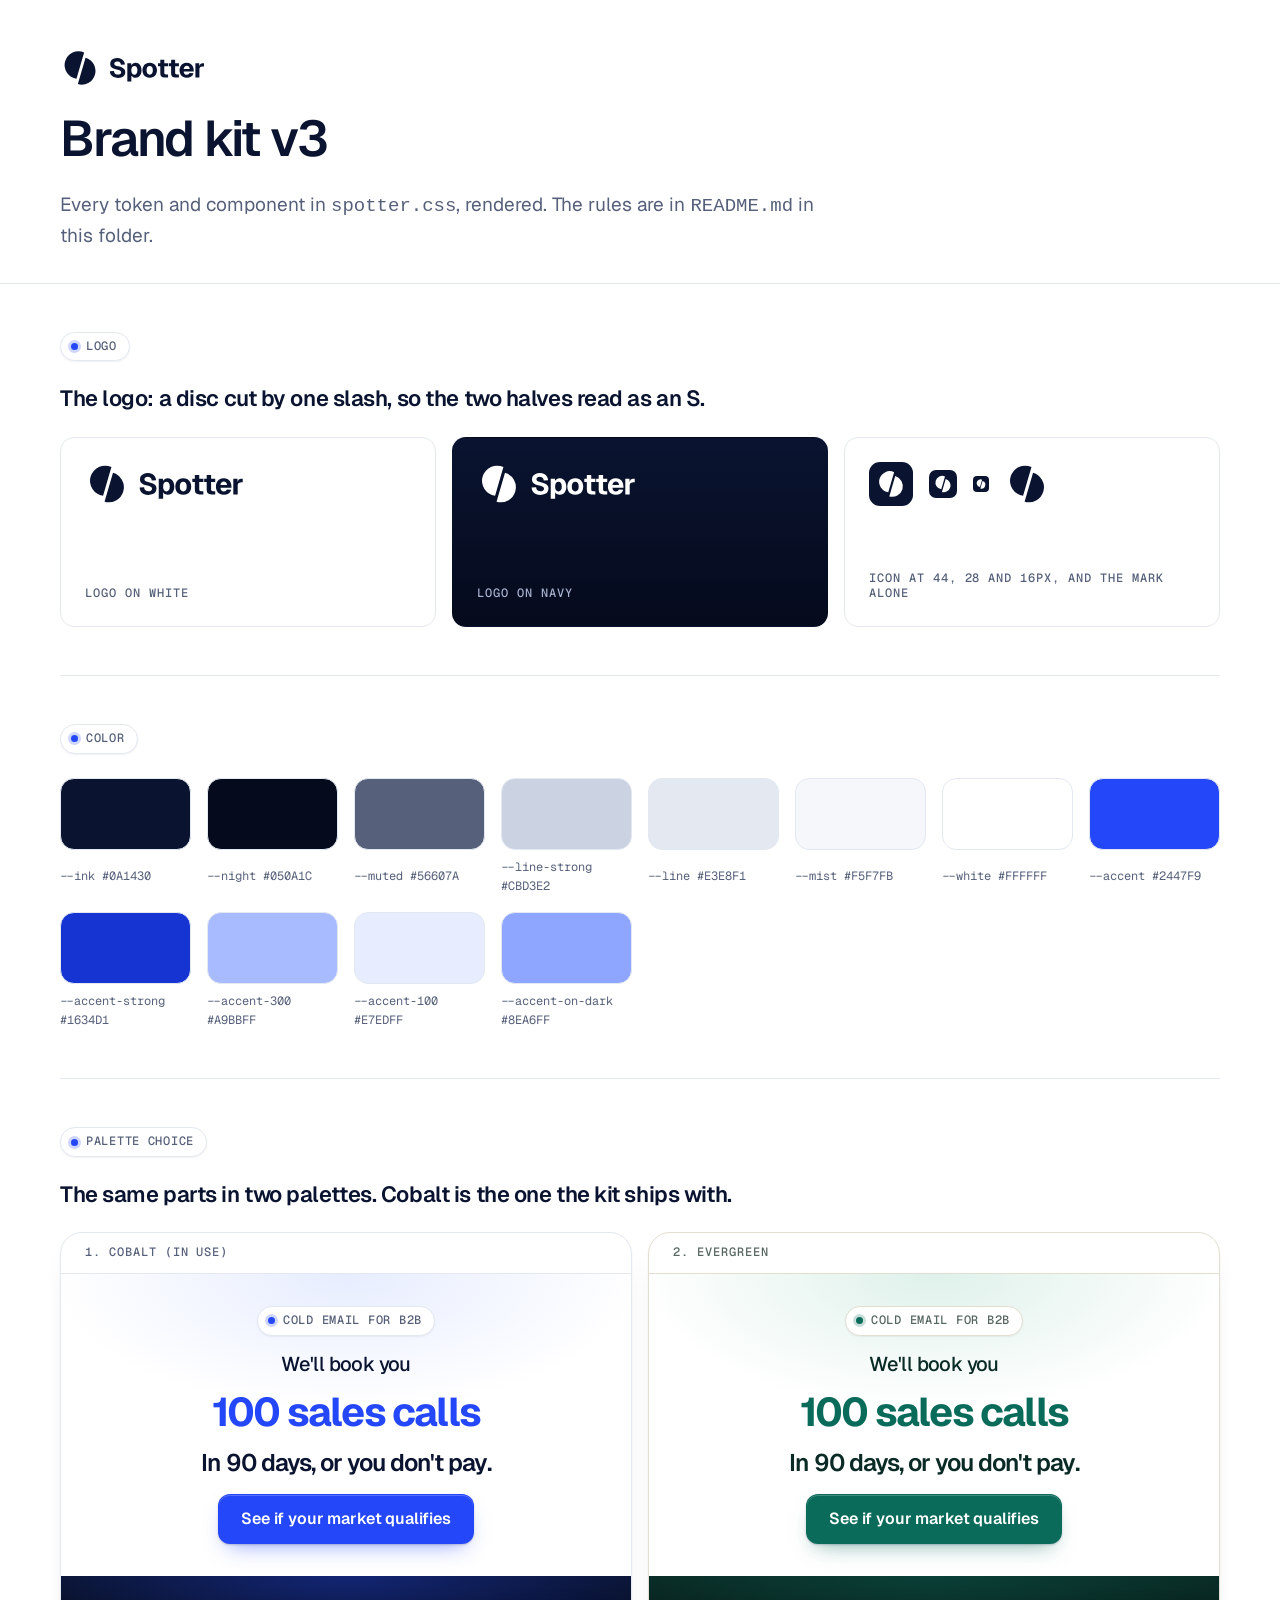
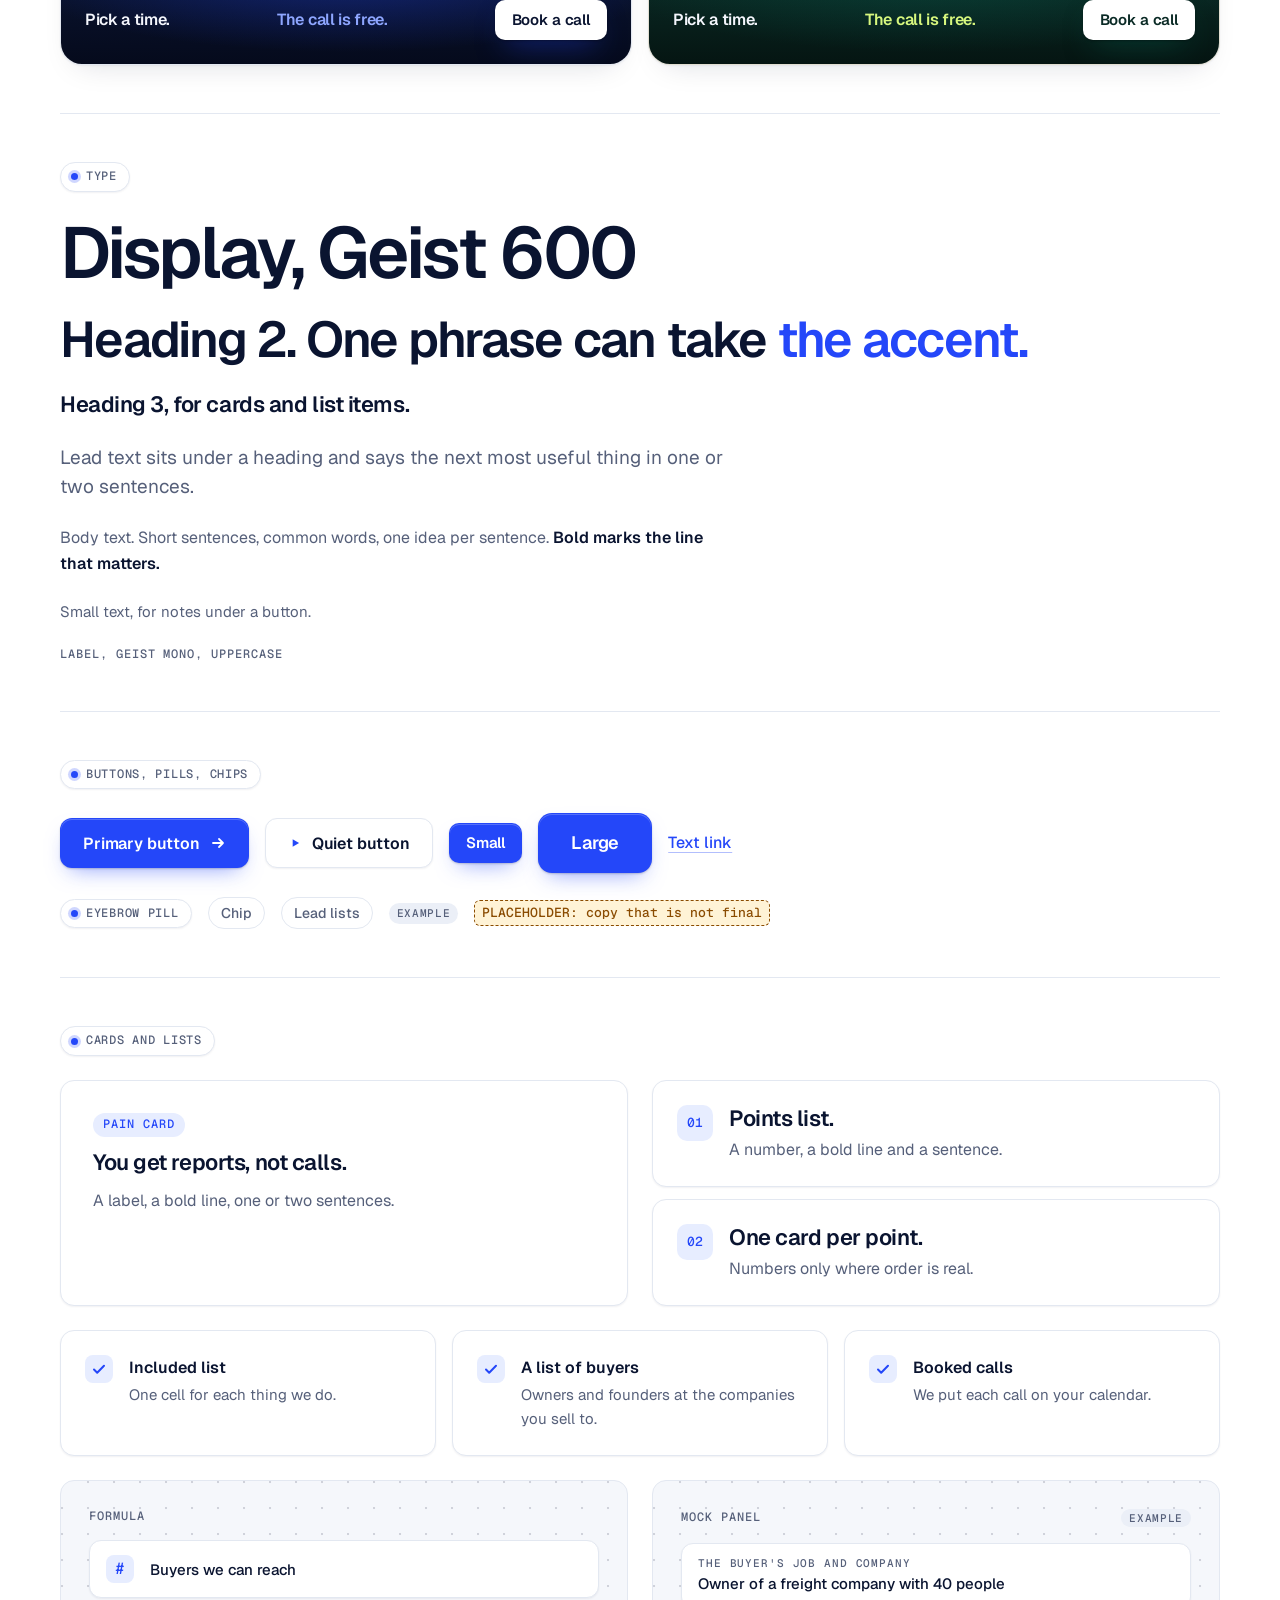
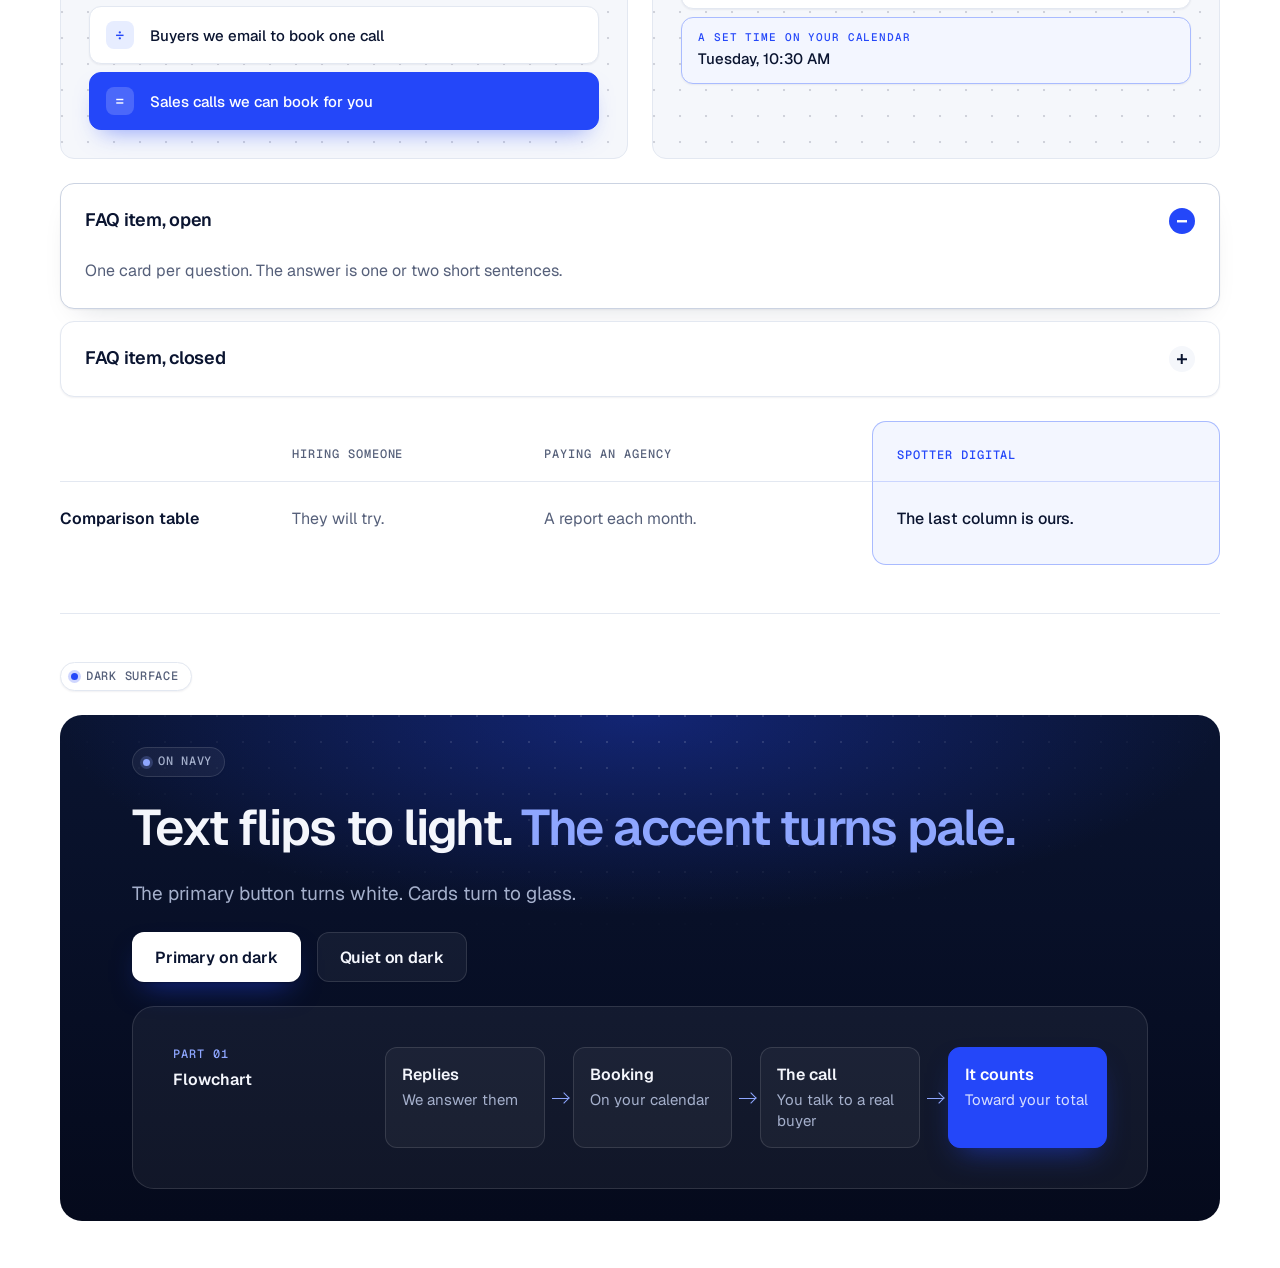
==== commit 98782c04: "Logo: Round S replaces the viewfinder mark Yuri picked the Round S on 2026-11-12: a disc cut by one " ====
--- a/assets/spotter-brand-kit/index.html
+++ b/assets/spotter-brand-kit/index.html
@@ -38,7 +38,6 @@
       .kit-preview__dark span { color: var(--accent-on-dark); }
       .kit-preview > .sd-label { padding: var(--s-3) var(--s-5); border-bottom: 1px solid var(--line); }
       /* The two other palettes, shown only here so they can be compared */
-      .kit-alt--ember { --ink: #1a1a1a; --night: #0c0c0c; --muted: #5f5852; --mist: #faf5f0; --line: #ecdfd5; --line-strong: #dcc9bb; --accent: #e8560a; --accent-strong: #c44706; --accent-300: #f8b893; --accent-100: #ffe9dc; --accent-50: #fff5ef; --accent-on-dark: #ff9a62; }
       .kit-alt--evergreen { --ink: #0a2a25; --night: #051512; --muted: #55655f; --mist: #f4f2ea; --line: #e2dfd2; --line-strong: #cfcbb9; --accent: #0a6b5a; --accent-strong: #075244; --accent-300: #9fd3c5; --accent-100: #dff1ea; --accent-50: #f0f8f4; --accent-on-dark: #d7f77e; }
       .kit-alt { --fg: var(--ink); --fg-muted: var(--muted); --rule: var(--line); --accent-text: var(--accent); --label-accent: var(--accent); --tint: var(--accent-100); --tint-fg: var(--accent); --glow: color-mix(in srgb, var(--accent) 55%, transparent); }
       .kit-demo-dark { padding: var(--s-6); border-radius: var(--r-lg); }
@@ -56,17 +55,11 @@
     <main class="sd-container">
       <section class="kit-block" id="logo">
         <p class="sd-eyebrow">Logo</p>
-        <h2 class="sd-h3">Option A, in use on the page: four corners locked on one dot.</h2>
+        <h2 class="sd-h3">The logo: a disc cut by one slash, so the two halves read as an S.</h2>
         <div class="kit-grid">
           <div class="kit-logo"><img src="logo/v3/spotter-lockup.svg" alt="Spotter Digital logo"><p class="sd-label">Logo on white</p></div>
           <div class="kit-logo kit-logo--dark"><img src="logo/v3/spotter-lockup-white.svg" alt="Spotter Digital logo, white"><p class="sd-label">Logo on navy</p></div>
           <div class="kit-logo"><div class="kit-logo__marks"><img src="logo/v3/spotter-icon.svg" alt="App icon"><img src="logo/v3/spotter-icon.svg" alt=""><img src="logo/v3/spotter-icon.svg" alt=""><img src="logo/v3/spotter-mark.svg" alt="Mark"></div><p class="sd-label">Icon at 44, 28 and 16px, and the mark alone</p></div>
-        </div>
-        <h2 class="sd-h3">Two other options, not in use.</h2>
-        <div class="kit-grid">
-          <div class="kit-logo"><div class="kit-logo__marks"><img src="logo/v3/options/option-b-lockup.svg" alt="Option B logo"></div><p class="sd-label">Option B: a tile with an s and a spot</p></div>
-          <div class="kit-logo"><div class="kit-logo__marks"><img src="logo/v3/options/option-c-wordmark.svg" alt="Option C logo"></div><p class="sd-label">Option C: name only, the o is the spot</p></div>
-          <div class="kit-logo"><div class="kit-logo__marks"><img src="logo/v3/options/option-b-tile.svg" alt="Option B icon"><img src="logo/v3/options/option-c-tile.svg" alt="Option C icon" style="height:44px"></div><p class="sd-label">Their icons: B, then C</p></div>
         </div>
       </section>
 
@@ -90,20 +83,15 @@
 
       <section class="kit-block" id="palettes">
         <p class="sd-eyebrow">Palette choice</p>
-        <h2 class="sd-h3">The same parts in three palettes. Cobalt is the one the kit ships with.</h2>
+        <h2 class="sd-h3">The same parts in two palettes. Cobalt is the one the kit ships with.</h2>
         <div class="kit-grid">
           <div class="kit-preview">
             <p class="sd-label">1. Cobalt (in use)</p>
             <div class="kit-preview__light"><span class="sd-eyebrow">Cold email for B2B</span><span class="kit-preview__line">We'll book you</span><span class="kit-preview__big">100 sales calls</span><span class="kit-preview__promise">In 90 days, or you don't pay.</span><a class="sd-btn sd-btn--primary" href="#palettes">See if your market qualifies</a></div>
             <div class="kit-preview__dark">Pick a time. <span>The call is free.</span><a class="sd-btn sd-btn--invert sd-btn--sm" href="#palettes">Book a call</a></div>
           </div>
-          <div class="kit-preview kit-alt kit-alt--ember">
-            <p class="sd-label">2. Ember</p>
-            <div class="kit-preview__light"><span class="sd-eyebrow">Cold email for B2B</span><span class="kit-preview__line">We'll book you</span><span class="kit-preview__big">100 sales calls</span><span class="kit-preview__promise">In 90 days, or you don't pay.</span><a class="sd-btn sd-btn--primary" href="#palettes">See if your market qualifies</a></div>
-            <div class="kit-preview__dark">Pick a time. <span>The call is free.</span><a class="sd-btn sd-btn--invert sd-btn--sm" href="#palettes">Book a call</a></div>
-          </div>
           <div class="kit-preview kit-alt kit-alt--evergreen">
-            <p class="sd-label">3. Evergreen</p>
+            <p class="sd-label">2. Evergreen</p>
             <div class="kit-preview__light"><span class="sd-eyebrow">Cold email for B2B</span><span class="kit-preview__line">We'll book you</span><span class="kit-preview__big">100 sales calls</span><span class="kit-preview__promise">In 90 days, or you don't pay.</span><a class="sd-btn sd-btn--primary" href="#palettes">See if your market qualifies</a></div>
             <div class="kit-preview__dark">Pick a time. <span>The call is free.</span><a class="sd-btn sd-btn--invert sd-btn--sm" href="#palettes">Book a call</a></div>
           </div>
--- a/assets/spotter-brand-kit/spotter.css
+++ b/assets/spotter-brand-kit/spotter.css
@@ -983,24 +983,20 @@
 .sd-brand {
   display: inline-flex;
   align-items: center;
-  gap: 10px;
+  gap: 9px;
   text-decoration: none;
   color: var(--fg);
-  font-weight: 600;
-  font-size: 1.125rem;
-  letter-spacing: -0.03em;
+  font-weight: 700;
+  font-size: 1.3125rem;
+  letter-spacing: -0.04em;
   line-height: 1;
   white-space: nowrap;
 }
 
 .sd-brand svg {
   flex: none;
-  width: 28px;
-  height: 28px;
-}
-
-.sd-brand__dot {
-  fill: var(--accent-text);
+  width: 30px;
+  height: 30px;
 }
 
 .sd-brand__sub {
@@ -1057,6 +1053,7 @@
 }
 
 .sd-hero::before {
+  opacity: 0.6;
   background: radial-gradient(60% 46% at 50% 0%, var(--accent-100), transparent 72%);
 }
 
@@ -1102,7 +1099,7 @@
 
 /* Hero, centered: copy in one column, the video frame under it */
 .sd-hero--center .sd-hero__copy {
-  max-width: 940px;
+  max-width: 1040px;
   margin-inline: auto;
   justify-items: center;
   text-align: center;
@@ -1115,6 +1112,7 @@
 }
 
 .sd-hero--center .sd-lead {
+  max-width: 56ch;
   margin-inline: auto;
   text-wrap: balance;
 }
@@ -1125,47 +1123,40 @@
   margin-top: clamp(40px, 5vw, 64px);
 }
 
-/* Headline with one phrase blown up: small line, the big phrase, small line */
+/* Headline: one size, two lines on wide screens. The key phrase is picked out by color only. */
 .sd-hero__headline {
-  display: grid;
-  justify-items: center;
-  gap: 0.1em;
-  font-size: clamp(1.625rem, 1.1rem + 2.3vw, 2.875rem);
-  font-weight: 500;
-  line-height: 1.1;
-  letter-spacing: -0.03em;
-}
-
-.sd-hero__line {
-  display: block;
-}
-
+  max-width: 1040px;
+  margin-inline: auto;
+  font-size: clamp(2.125rem, 1.3rem + 3.2vw, 3.5rem);
+  font-weight: 600;
+  line-height: 1.06;
+  letter-spacing: -0.04em;
+  text-wrap: balance;
+}
+
+.sd-hero__line,
 .sd-hero__big {
-  display: block;
-  font-size: clamp(2.625rem, 0.5rem + 8.4vw, 6.75rem);
-  font-weight: 700;
-  line-height: 1;
-  letter-spacing: -0.045em;
+  display: inline;
+}
+
+.sd-hero__big .sd-hl {
+  color: var(--accent-text);
   white-space: nowrap;
 }
 
-.sd-hero__big .sd-hl {
-  padding: 0 0.04em 0.06em;
-  color: var(--accent);
-  background: linear-gradient(180deg, color-mix(in srgb, var(--accent) 78%, white), var(--accent) 55%, var(--accent-strong));
-  -webkit-background-clip: text;
-  background-clip: text;
-  -webkit-text-fill-color: transparent;
-}
-
-/* The guarantee: its own short line under the headline */
+@media (min-width: 1080px) {
+  .sd-hero__line:last-child {
+    display: block;
+  }
+}
+
+/* The guarantee: a short bold line under the headline, smaller than the headline */
 .sd-hero__promise {
-  margin-top: calc(var(--s-3) * -1);
   color: var(--fg);
-  font-size: clamp(1.75rem, 1.1rem + 2.9vw, 3.25rem);
+  font-size: clamp(1.125rem, 1rem + 0.7vw, 1.5rem);
   font-weight: 600;
-  line-height: 1.1;
-  letter-spacing: -0.04em;
+  line-height: 1.2;
+  letter-spacing: -0.02em;
 }
 
 .sd-hero__buttons,
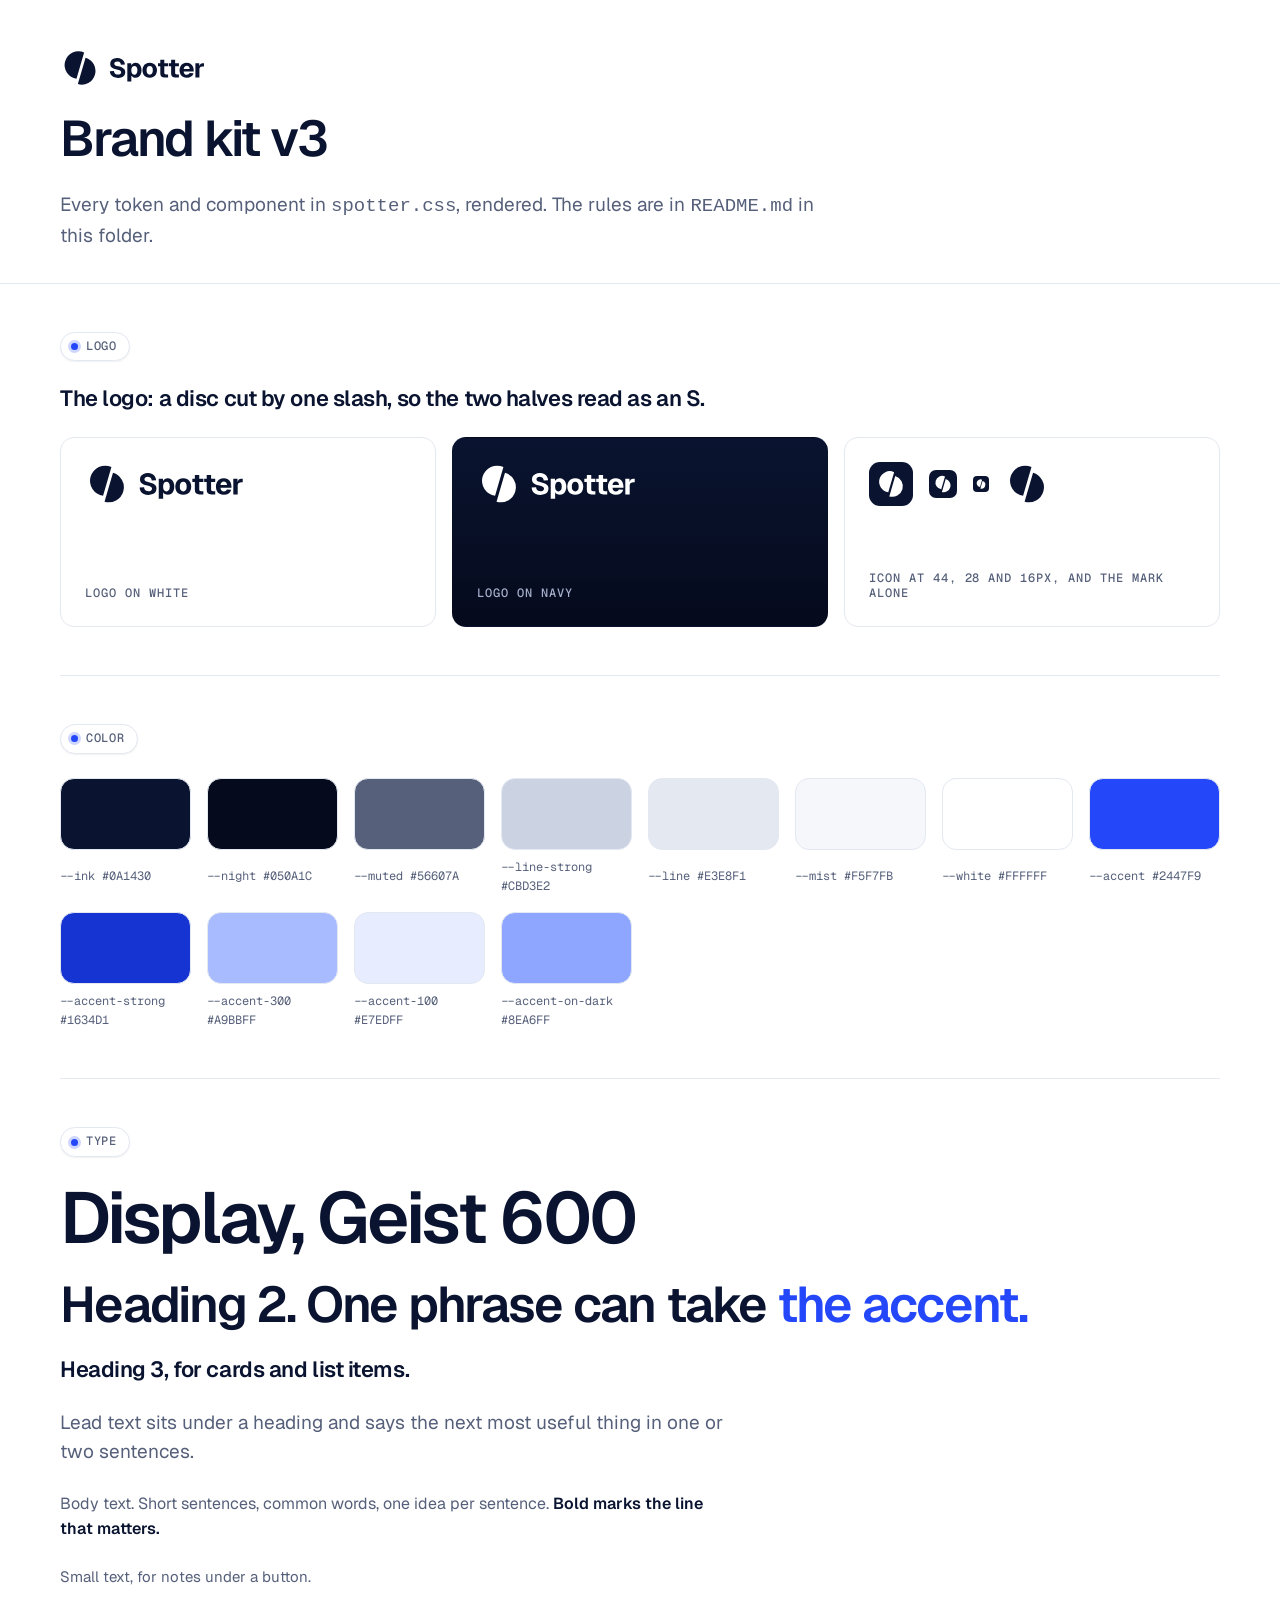
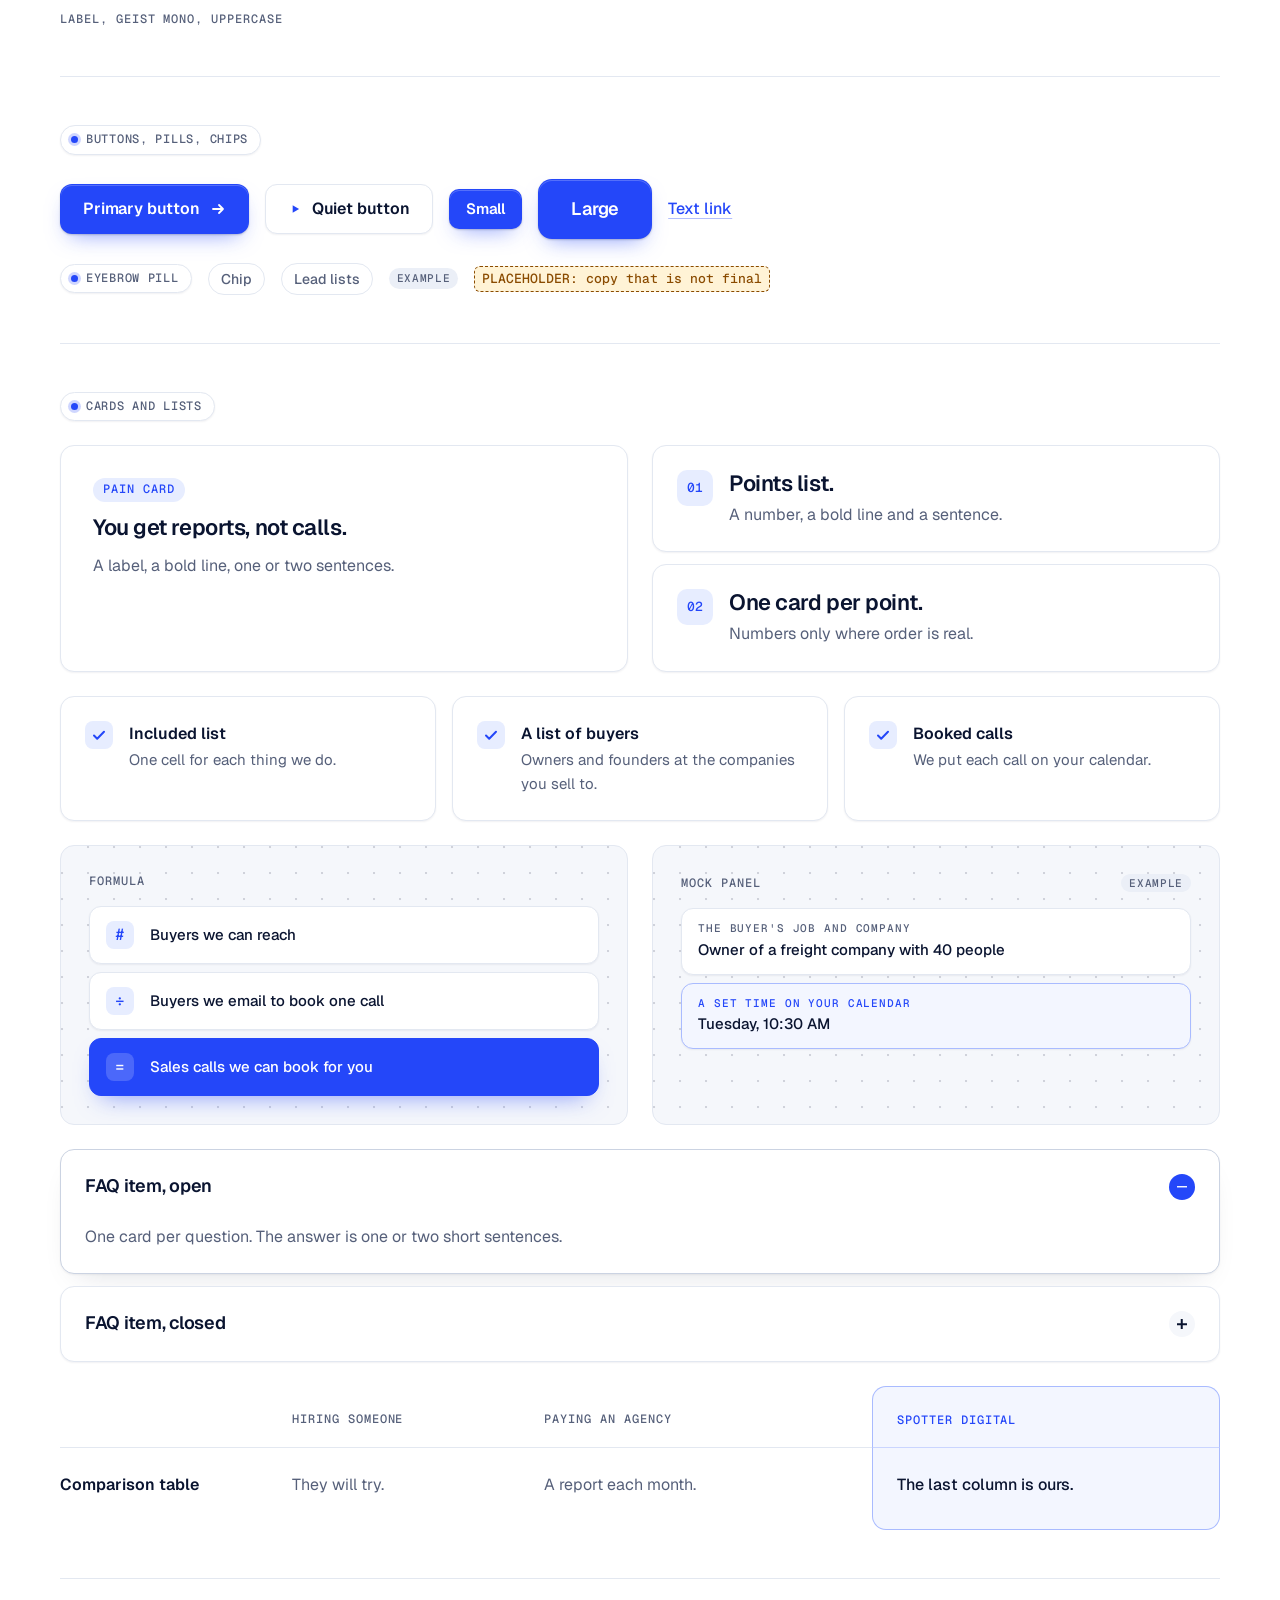
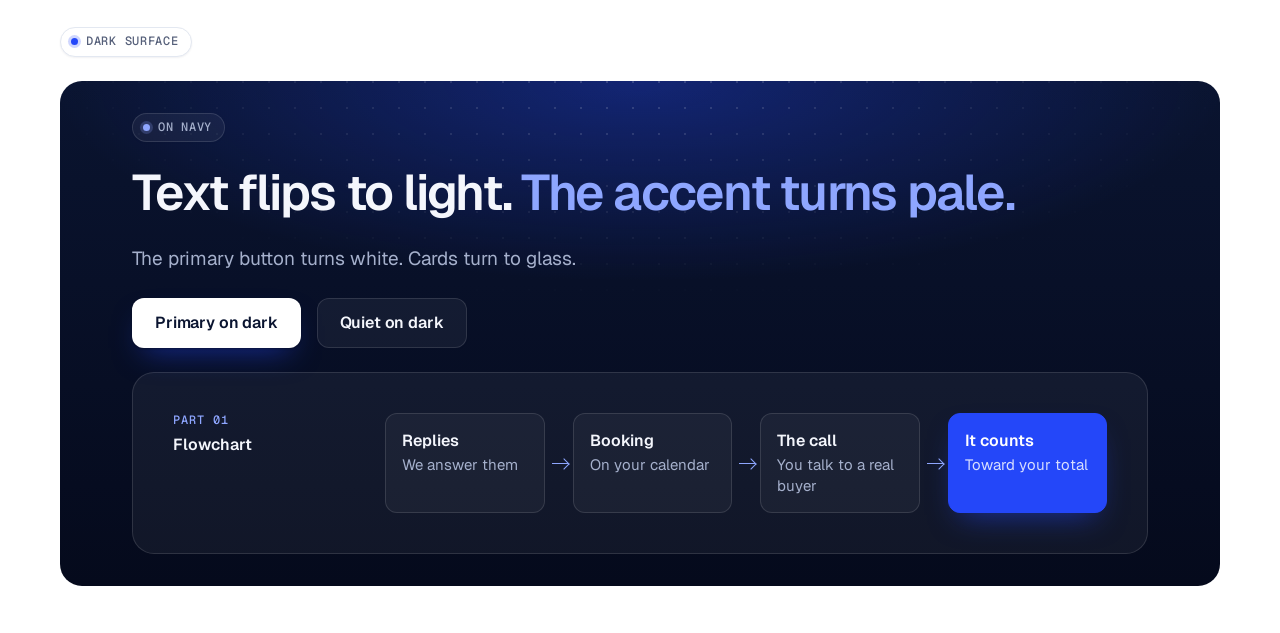
==== commit 515453b8: "Kit: Cobalt is the palette, drop the palette comparison Yuri picked Cobalt on 2026-11-12. The kit pa" ====
--- a/assets/spotter-brand-kit/index.html
+++ b/assets/spotter-brand-kit/index.html
@@ -29,17 +29,6 @@
       .kit-swatch i { display: block; height: 72px; border: 1px solid var(--line); border-radius: var(--r-md); }
       .kit-swatch code { font-family: var(--font-mono); font-size: var(--text-label); color: var(--muted); }
       .kit-swatches { display: grid; grid-template-columns: repeat(auto-fill, minmax(130px, 1fr)); gap: var(--s-4); }
-      .kit-preview { display: grid; overflow: hidden; border: 1px solid var(--line); border-radius: var(--r-lg); background: var(--white); box-shadow: var(--shadow-card); }
-      .kit-preview__light { display: grid; justify-items: center; gap: var(--s-3); padding: var(--s-6) var(--s-5); text-align: center; background: radial-gradient(70% 60% at 50% 0%, var(--accent-100), transparent 75%), var(--white); color: var(--ink); }
-      .kit-preview__big { font-size: clamp(2rem, 3.3vw, 2.5rem); white-space: nowrap; font-weight: 700; letter-spacing: -0.045em; line-height: 1; color: var(--accent); }
-      .kit-preview__line { font-size: 1.25rem; font-weight: 500; letter-spacing: -0.03em; }
-      .kit-preview__promise { font-size: 1.5rem; font-weight: 600; letter-spacing: -0.04em; }
-      .kit-preview__dark { display: flex; flex-wrap: wrap; align-items: center; justify-content: space-between; gap: var(--s-3); padding: var(--s-5); background: radial-gradient(80% 120% at 50% 0%, color-mix(in srgb, var(--accent) 34%, transparent), transparent 72%), linear-gradient(180deg, var(--ink), var(--night)); color: var(--on-dark); font-weight: 600; letter-spacing: -0.02em; }
-      .kit-preview__dark span { color: var(--accent-on-dark); }
-      .kit-preview > .sd-label { padding: var(--s-3) var(--s-5); border-bottom: 1px solid var(--line); }
-      /* The two other palettes, shown only here so they can be compared */
-      .kit-alt--evergreen { --ink: #0a2a25; --night: #051512; --muted: #55655f; --mist: #f4f2ea; --line: #e2dfd2; --line-strong: #cfcbb9; --accent: #0a6b5a; --accent-strong: #075244; --accent-300: #9fd3c5; --accent-100: #dff1ea; --accent-50: #f0f8f4; --accent-on-dark: #d7f77e; }
-      .kit-alt { --fg: var(--ink); --fg-muted: var(--muted); --rule: var(--line); --accent-text: var(--accent); --label-accent: var(--accent); --tint: var(--accent-100); --tint-fg: var(--accent); --glow: color-mix(in srgb, var(--accent) 55%, transparent); }
       .kit-demo-dark { padding: var(--s-6); border-radius: var(--r-lg); }
     </style>
   </head>
@@ -78,23 +67,6 @@
           <div class="kit-swatch"><i style="background:var(--accent-300)"></i><code>--accent-300 #A9BBFF</code></div>
           <div class="kit-swatch"><i style="background:var(--accent-100)"></i><code>--accent-100 #E7EDFF</code></div>
           <div class="kit-swatch"><i style="background:var(--accent-on-dark)"></i><code>--accent-on-dark #8EA6FF</code></div>
-        </div>
-      </section>
-
-      <section class="kit-block" id="palettes">
-        <p class="sd-eyebrow">Palette choice</p>
-        <h2 class="sd-h3">The same parts in two palettes. Cobalt is the one the kit ships with.</h2>
-        <div class="kit-grid">
-          <div class="kit-preview">
-            <p class="sd-label">1. Cobalt (in use)</p>
-            <div class="kit-preview__light"><span class="sd-eyebrow">Cold email for B2B</span><span class="kit-preview__line">We'll book you</span><span class="kit-preview__big">100 sales calls</span><span class="kit-preview__promise">In 90 days, or you don't pay.</span><a class="sd-btn sd-btn--primary" href="#palettes">See if your market qualifies</a></div>
-            <div class="kit-preview__dark">Pick a time. <span>The call is free.</span><a class="sd-btn sd-btn--invert sd-btn--sm" href="#palettes">Book a call</a></div>
-          </div>
-          <div class="kit-preview kit-alt kit-alt--evergreen">
-            <p class="sd-label">2. Evergreen</p>
-            <div class="kit-preview__light"><span class="sd-eyebrow">Cold email for B2B</span><span class="kit-preview__line">We'll book you</span><span class="kit-preview__big">100 sales calls</span><span class="kit-preview__promise">In 90 days, or you don't pay.</span><a class="sd-btn sd-btn--primary" href="#palettes">See if your market qualifies</a></div>
-            <div class="kit-preview__dark">Pick a time. <span>The call is free.</span><a class="sd-btn sd-btn--invert sd-btn--sm" href="#palettes">Book a call</a></div>
-          </div>
         </div>
       </section>
 
